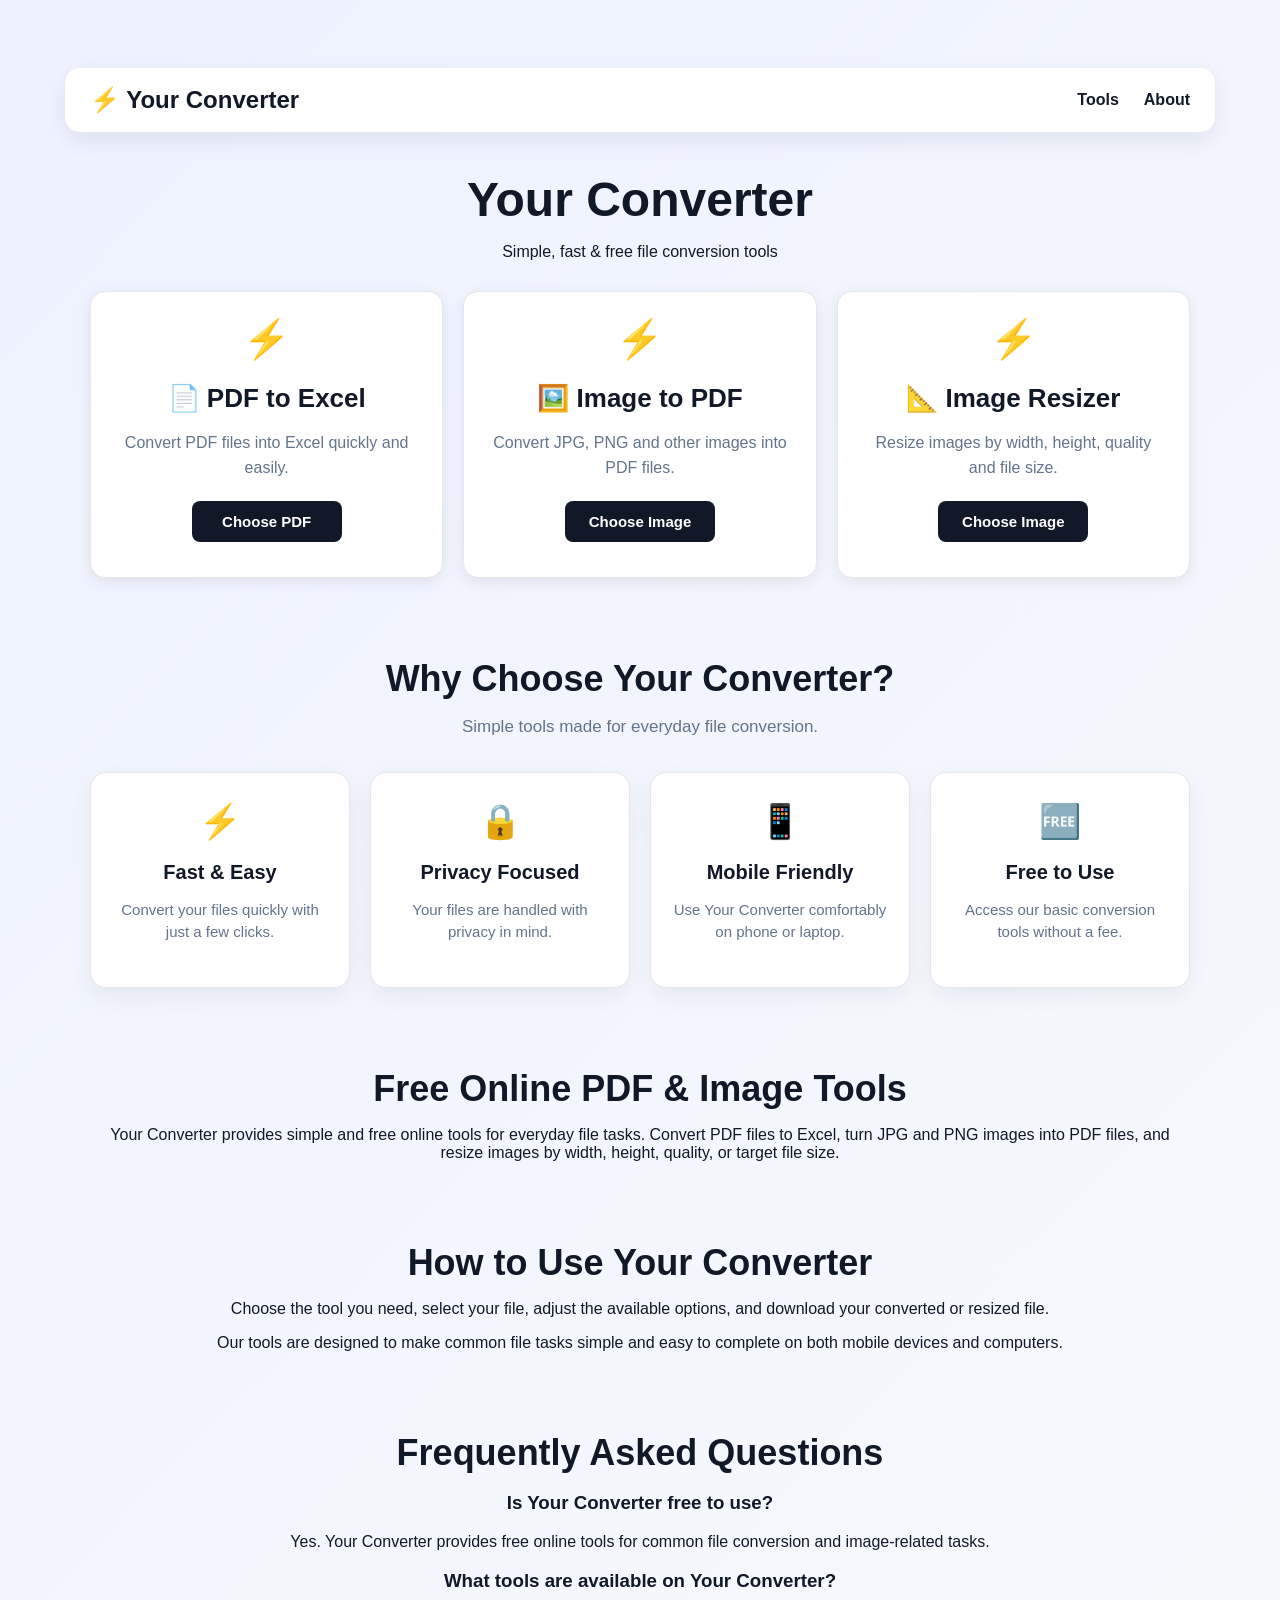
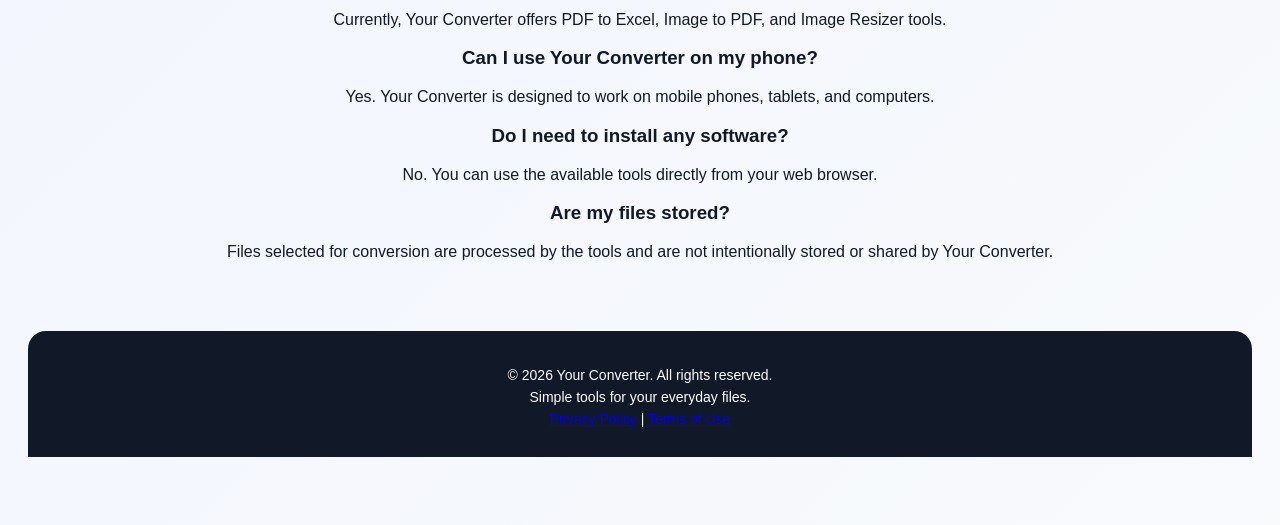
==== index.html @ 1cf4a065 "Update index.html" ====
<!DOCTYPE html>
<html lang="en">
<head>
    <meta charset="UTF-8">
    <meta name="viewport" content="width=device-width, initial-scale=1.0">

    <title>Your Converter - Free PDF, Image & File Tools</title>

    <meta name="description" content="Your Converter offers free online tools to convert PDF to Excel, images to PDF, and resize images. Fast, simple, and mobile-friendly file tools.">

    <meta property="og:title" content="Your Converter - Free PDF, Image & File Tools">
    <meta property="og:description" content="Free online tools to convert PDF to Excel, images to PDF, and resize images.">
    <meta property="og:type" content="website">
    <meta property="og:url" content="https://mraj-pixel.github.io/my-pdf-tools/">

    <meta name="robots" content="index, follow">
<link rel="canonical" href="https://mraj-pixel.github.io/my-pdf-tools/">
    <meta name="google-site-verification" content="hF-xhtBtHwYRoxxq0-tttqlMLjrfUIo-cii103j8GU0">

    <link rel="stylesheet" href="style.css">

<style>
body {
    font-family: Arial, sans-serif;
}

.tools {
    display: grid;
    grid-template-columns: repeat(3, 1fr);
    gap: 20px;
    margin-top: 30px;
}

.tool {
    padding: 25px;
    border-radius: 15px;
    background: white;
    box-shadow: 0 4px 15px rgba(0,0,0,0.08);
    text-align: center;
}

.tool h2 {
    margin-bottom: 10px;
}

.tool p {
    margin-bottom: 20px;
}

.tool button {
    padding: 12px 22px;
    border: none;
    border-radius: 8px;
    cursor: pointer;
    font-size: 15px;
}
</style>
</head>

<body>

<header class="header">
    <div class="logo">⚡ Your Converter</div>

    <nav>
        <a href="#tools">Tools</a>
        <a href="#about">About</a>
    </nav>
</header>

<div class="container">

    <h1>Your Converter</h1>
    <p>Simple, fast & free file conversion tools</p>

    <!-- TOOLS -->
    <div class="tools" id="tools">

        <div class="tool">
            <h2>📄 PDF to Excel</h2>
            <p>Convert PDF files into Excel quickly and easily.</p>
            <button>Choose PDF</button>
        </div>

        <div class="tool">
            <h2>🖼️ Image to PDF</h2>
            <p>Convert JPG, PNG and other images into PDF files.</p>
            <button>Choose Image</button>
        </div>

        <div class="tool">

            <h2>📐 Image Resizer</h2>

            <p>Resize images by width, height, quality and file size.</p>

            <button
                type="button"
                onclick="document.getElementById('resizeInput').click()">
                Choose Image
            </button>

            <input
                type="file"
                id="resizeInput"
                accept="image/*"
                style="display:none;"
            >

            <div id="resizeControls" style="display:none; margin-top:15px;">

                <label>
                    Width (px)
                    <input type="number" id="resizeWidth" min="1">
                </label>

                <label>
                    Height (px)
                    <input type="number" id="resizeHeight" min="1">
                </label>

                <label style="display:block; margin:10px 0;">
                    <input type="checkbox" id="keepRatio" checked>
                    Keep Aspect Ratio
                </label>

                <div style="margin-top:10px;">
                    <label>Target File Size</label>

                    <div class="target-size-row">

                        <input
                            type="number"
                            id="targetSize"
                            min="1"
                            placeholder="Example: 100"
                        >

                        <select id="targetUnit">
                            <option value="KB">KB</option>
                            <option value="MB">MB</option>
                        </select>

                    </div>
                </div>

                <label style="display:block; margin-top:10px;">
                    Output Format

                    <select id="outputFormat">
                        <option value="image/jpeg">JPG</option>
                        <option value="image/png">PNG</option>
                        <option value="image/webp">WebP</option>
                    </select>
                </label>

                <label style="display:block; margin-top:10px;">
                    Quality:
                    <span id="qualityValue">85</span>%

                    <input
                        type="range"
                        id="quality"
                        min="10"
                        max="100"
                        value="85"
                    >
                </label>

                <div id="resizeInfo" style="margin-top:12px;"></div>

                <button id="resizeBtn" type="button">
                    Resize & Download
                </button>

            </div>

            <div id="resizeStatus" style="margin-top:10px;"></div>

        </div>

    </div>

</div>

<script src="script.js"></script>


<!-- WHY CHOOSE YOUR CONVERTER -->
<section class="why-us" id="about">

    <h2>Why Choose Your Converter?</h2>

    <p class="why-subtitle">
        Simple tools made for everyday file conversion.
    </p>

    <div class="features">

        <div class="feature">
            <div class="feature-icon">⚡</div>
            <h3>Fast & Easy</h3>
            <p>Convert your files quickly with just a few clicks.</p>
        </div>

        <div class="feature">
            <div class="feature-icon">🔒</div>
            <h3>Privacy Focused</h3>
            <p>Your files are handled with privacy in mind.</p>
        </div>

        <div class="feature">
            <div class="feature-icon">📱</div>
            <h3>Mobile Friendly</h3>
            <p>Use Your Converter comfortably on phone or laptop.</p>
        </div>

        <div class="feature">
            <div class="feature-icon">🆓</div>
            <h3>Free to Use</h3>
            <p>Access our basic conversion tools without a fee.</p>
        </div>

    </div>

</section>


<!-- ABOUT / CONTENT -->
<section class="why-us">

    <h2>Free Online PDF & Image Tools</h2>

    <p>
        Your Converter provides simple and free online tools for everyday file tasks.
        Convert PDF files to Excel, turn JPG and PNG images into PDF files, and resize
        images by width, height, quality, or target file size.
    </p>

</section>


<!-- HOW TO USE -->
<section class="why-us">

    <h2>How to Use Your Converter</h2>

    <p>
        Choose the tool you need, select your file, adjust the available options,
        and download your converted or resized file.
    </p>

    <p>
        Our tools are designed to make common file tasks simple and easy to complete
        on both mobile devices and computers.
    </p>

</section>


<!-- FAQ -->
<section class="why-us">

    <h2>Frequently Asked Questions</h2>

    <h3>Is Your Converter free to use?</h3>
    <p>
        Yes. Your Converter provides free online tools for common file conversion
        and image-related tasks.
    </p>

    <h3>What tools are available on Your Converter?</h3>
    <p>
        Currently, Your Converter offers PDF to Excel, Image to PDF, and Image Resizer
        tools.
    </p>

    <h3>Can I use Your Converter on my phone?</h3>
    <p>
        Yes. Your Converter is designed to work on mobile phones, tablets, and computers.
    </p>

    <h3>Do I need to install any software?</h3>
    <p>
        No. You can use the available tools directly from your web browser.
    </p>

    <h3>Are my files stored?</h3>
    <p>
        Files selected for conversion are processed by the tools and are not
        intentionally stored or shared by Your Converter.
    </p>

</section>


<!-- FOOTER -->
<footer class="footer">

    <p>© 2026 Your Converter. All rights reserved.</p>

    <p>Simple tools for your everyday files.</p>

   <a href="#privacy">Privacy Policy</a>
|
<a href="#terms">Terms of Use</a>

</footer>

</body>
</html>
---- style.css ----
<html lang="en" data-color-mode="auto" data-light-theme="light" data-dark-theme="dark" data-a11y-animated-images="system" data-a11y-link-underlines="true" data-turbo-loaded="" class="js-focus-visible" data-js-focus-visible=""><head><meta http-equiv="Content-Type" content="text/html; charset=UTF-8"><style>.ͼ1.cm-focused {outline: 1px dotted #212121;}
.ͼ1 {position: relative !important; box-sizing: border-box; display: flex !important; flex-direction: column;}
.ͼ1 .cm-scroller {display: flex !important; align-items: flex-start !important; font-family: monospace; line-height: 1.4; height: 100%; overflow-x: auto; position: relative; z-index: 0; overflow-anchor: none;}
.ͼ1 .cm-content[contenteditable=true] {-webkit-user-modify: read-write-plaintext-only;}
.ͼ1 .cm-content {margin: 0; flex-grow: 2; flex-shrink: 0; display: block; white-space: pre; word-wrap: normal; box-sizing: border-box; min-height: 100%; padding: 4px 0; outline: none;}
.ͼ1 .cm-lineWrapping {white-space: pre-wrap; white-space: break-spaces; word-break: break-word; overflow-wrap: anywhere; flex-shrink: 1;}
.ͼ2 .cm-content {caret-color: black;}
.ͼ3 .cm-content {caret-color: white;}
.ͼ1 .cm-line {display: block; padding: 0 2px 0 6px;}
.ͼ1 .cm-layer > * {position: absolute;}
.ͼ1 .cm-layer {position: absolute; left: 0; top: 0; contain: size style;}
.ͼ2 .cm-selectionBackground {background: #d9d9d9;}
.ͼ3 .cm-selectionBackground {background: #222;}
.ͼ2.cm-focused > .cm-scroller > .cm-selectionLayer .cm-selectionBackground {background: #d7d4f0;}
.ͼ3.cm-focused > .cm-scroller > .cm-selectionLayer .cm-selectionBackground {background: #233;}
.ͼ1 .cm-cursorLayer {pointer-events: none;}
.ͼ1.cm-focused > .cm-scroller > .cm-cursorLayer {animation: steps(1) cm-blink 1.2s infinite;}
@keyframes cm-blink {50% {opacity: 0;}}
@keyframes cm-blink2 {50% {opacity: 0;}}
.ͼ1 .cm-cursor, .ͼ1 .cm-dropCursor {border-left: 1.2px solid black; margin-left: -0.6px; pointer-events: none;}
.ͼ1 .cm-cursor {display: none;}
.ͼ3 .cm-cursor {border-left-color: #ddd;}
.ͼ1 .cm-selectionHandle {background-color: currentColor; width: 1.5px;}
.ͼ1 .cm-selectionHandle-start::before, .ͼ1 .cm-selectionHandle-end::before {content: ""; background-color: inherit; border-radius: 50%; width: 8px; height: 8px; position: absolute; left: -3.25px;}
.ͼ1 .cm-selectionHandle-start::before {top: -8px;}
.ͼ1 .cm-selectionHandle-end::before {bottom: -8px;}
.ͼ1 .cm-dropCursor {position: absolute;}
.ͼ1.cm-focused > .cm-scroller > .cm-cursorLayer .cm-cursor {display: block;}
.ͼ1 .cm-iso {unicode-bidi: isolate;}
.ͼ1 .cm-announced {position: fixed; top: -10000px;}
@media print {.ͼ1 .cm-announced {display: none;}}
.ͼ2 .cm-activeLine {background-color: #cceeff44;}
.ͼ3 .cm-activeLine {background-color: #99eeff33;}
.ͼ2 .cm-specialChar {color: red;}
.ͼ3 .cm-specialChar {color: #f78;}
.ͼ1 .cm-gutters {flex-shrink: 0; display: flex; height: 100%; box-sizing: border-box; z-index: 200;}
.ͼ1 .cm-gutters-before {inset-inline-start: 0;}
.ͼ1 .cm-gutters-after {inset-inline-end: 0;}
.ͼ2 .cm-gutters.cm-gutters-before {border-right-width: 1px;}
.ͼ2 .cm-gutters.cm-gutters-after {border-left-width: 1px;}
.ͼ2 .cm-gutters {background-color: #f5f5f5; color: #6c6c6c; border: 0px solid #ddd;}
.ͼ3 .cm-gutters {background-color: #333338; color: #ccc;}
.ͼ1 .cm-gutter {display: flex !important; flex-direction: column; flex-shrink: 0; box-sizing: border-box; min-height: 100%; overflow: hidden;}
.ͼ1 .cm-gutterElement {box-sizing: border-box;}
.ͼ1 .cm-lineNumbers .cm-gutterElement {padding: 0 3px 0 5px; min-width: 20px; text-align: right; white-space: nowrap;}
.ͼ2 .cm-activeLineGutter {background-color: #e2f2ff;}
.ͼ3 .cm-activeLineGutter {background-color: #222227;}
.ͼ1 .cm-panels {box-sizing: border-box; position: sticky; left: 0; right: 0; z-index: 300;}
.ͼ2 .cm-panels {background-color: #f5f5f5; color: black;}
.ͼ2 .cm-panels-top {border-bottom: 1px solid #ddd;}
.ͼ2 .cm-panels-bottom {border-top: 1px solid #ddd;}
.ͼ3 .cm-panels {background-color: #333338; color: white;}
.ͼ1 .cm-dialog label {font-size: 80%;}
.ͼ1 .cm-dialog {padding: 2px 19px 4px 6px; position: relative;}
.ͼ1 .cm-dialog-close {position: absolute; top: 3px; right: 4px; background-color: inherit; border: none; font: inherit; font-size: 14px; padding: 0;}
.ͼ1 .cm-tab {display: inline-block; overflow: hidden; vertical-align: bottom;}
.ͼ1 .cm-widgetBuffer {vertical-align: text-top; height: 1em; width: 0; display: inline;}
.ͼ1 .cm-placeholder {color: #888; display: inline-block; vertical-align: top; user-select: none;}
.ͼ1 .cm-highlightSpace {background-image: radial-gradient(circle at 50% 55%, #aaa 20%, transparent 5%); background-position: center;}
.ͼ1 .cm-highlightTab {background-image: url('data:image/svg+xml,<svg xmlns="http://www.w3.org/2000/svg" width="200" height="20"><path stroke="%23888" stroke-width="1" fill="none" d="M1 10H196L190 5M190 15L196 10M197 4L197 16"/></svg>'); background-size: auto 100%; background-position: right 90%; background-repeat: no-repeat;}
.ͼ1 .cm-trailingSpace {background-color: #ff332255;}
.ͼ1 .cm-button {vertical-align: middle; color: inherit; font-size: 70%; padding: .2em 1em; border-radius: 1px;}
.ͼ2 .cm-button:active {background-image: linear-gradient(#b4b4b4, #d0d3d6);}
.ͼ2 .cm-button {background-image: linear-gradient(#eff1f5, #d9d9df); border: 1px solid #888;}
.ͼ3 .cm-button:active {background-image: linear-gradient(#111, #333);}
.ͼ3 .cm-button {background-image: linear-gradient(#393939, #111); border: 1px solid #888;}
.ͼ1 .cm-textfield {vertical-align: middle; color: inherit; font-size: 70%; border: 1px solid silver; padding: .2em .5em;}
.ͼ2 .cm-textfield {background-color: white;}
.ͼ3 .cm-textfield {border: 1px solid #555; background-color: inherit;}
.ͼ1 .cm-panel.cm-search [name=close] {position: absolute; top: 0; right: 4px; background-color: inherit; border: none; font: inherit; padding: 0; margin: 0;}
.ͼ1 .cm-panel.cm-search input, .ͼ1 .cm-panel.cm-search button, .ͼ1 .cm-panel.cm-search label {margin: .2em .6em .2em 0;}
.ͼ1 .cm-panel.cm-search input[type=checkbox] {margin-right: .2em;}
.ͼ1 .cm-panel.cm-search label {font-size: 80%; white-space: pre;}
.ͼ1 .cm-panel.cm-search {padding: 2px 6px 4px; position: relative;}
.ͼ2 .cm-searchMatch {background-color: #ffff0054;}
.ͼ3 .cm-searchMatch {background-color: #00ffff8a;}
.ͼ2 .cm-searchMatch-selected {background-color: #ff6a0054;}
.ͼ3 .cm-searchMatch-selected {background-color: #ff00ff8a;}
.ͼ1.cm-focused .cm-matchingBracket {background-color: #328c8252;}
.ͼ1.cm-focused .cm-nonmatchingBracket {background-color: #bb555544;}
.ͼ23 {color: var(--codeMirror-syntax-fgColor-keyword, var(--color-codemirror-syntax-keyword));}
.ͼ24 {color: var(--codeMirror-syntax-fgColor-comment, var(--color-codemirror-syntax-comment));}
.ͼ25 {color: var(--codeMirror-matchingBracket-fgColor, var(--color-codemirror-matchingbracket-text));}
.ͼ26 {color: var(--codeMirror-syntax-fgColor-string, var(--color-codemirror-syntax-string));}
.ͼ27 {color: var(--codeMirror-syntax-fgColor-constant, var(--color-codemirror-syntax-constant));}
.ͼ28 {color: var(--codeMirror-syntax-fgColor-constant, var(--color-codemirror-syntax-constant));}
.ͼ29 {color: var(--codeMirror-syntax-fgColor-entity, var(--color-codemirror-syntax-entity));}
.ͼ2a {color: var(--codeMirror-syntax-fgColor-variable, var(--color-codemirror-syntax-variable));}
.ͼ2b {color: inherit;}
.ͼ2c {font-weight: bold; color: inherit !important;}
.ͼ2d {color: var(--codeMirror-syntax-fgColor-comment, var(--color-codemirror-syntax-comment));}
.ͼ2e {text-decoration: underline;}
.ͼ2f {font-style: italic;}
.ͼ2g {font-weight: bold;}
.ͼ2h {text-decoration: line-through;}
.ͼ2i {color: var(--color-prettylights-syntax-constant);}
.ͼ2j {color: var(--color-prettylights-syntax-entity-tag);}
.ͼ22 {background: var(--codeMirror-bgColor, var(--color-codemirror-bg)); color: var(--codeMirror-fgColor, var(--color-codemirror-text)); cursor: text;}
.ͼ22 .cm-gutters, .ͼ22 .cm-gutters.cm-gutters-before {background: var(--codeMirror-gutters-bgColor, var(--color-codemirror-gutters-bg)); border-right-width: 0;}
.ͼ22 .cm-lineNumbers .cm-gutterElement {color: var(--codeMirror-lineNumber-fgColor, var(--color-codemirror-linenumber-text)); font-family: var(--fontStack-monospace); font-size: var(--codeMirror-gutter-fontSize, var(--codeMirror-content-fontSize, 12px)); line-height: 20px; padding: 0 16px 0 16px;}
.ͼ22 .cm-content {caret-color: var(--codeMirror-cursor-fgColor, var(--color-codemirror-cursor)); font-family: var(--fontStack-monospace); font-size: var(--codeMirror-content-fontSize, 12px); background: var(--codeMirror-lines-bgColor, var(--color-codemirror-lines-bg)); line-height: 20px; padding-top: 8px;}
.ͼ22.cm-focused .cm-selectionBackground, .ͼ22 .cm-selectionBackground, .ͼ22 .cm-content ::selection {background-color: var(--codeMirror-selection-bgColor, var(--color-codemirror-selection-bg, #d7d4f0));}
.ͼ22.cm-focused {outline: none;}
.ͼ22.hide-help-until-focus.cm-focused .cm-panels-bottom {display: block;}
.ͼ22.hide-help-until-focus .cm-panels-bottom {display: none;}
.ͼ22.hide-help .cm-panels-top {display: none; position: absolute;}
.ͼ22 .cm-content ::-moz-selection {background-color: var(--codeMirror-selection-bgColor, var(--color-codemirror-selection-bg, #d7d4f0));}
.ͼ22 .cm-activeLine {background-color: var(--codeMirror-activeline-bgColor, var(--color-codemirror-activeline-bg));}
.ͼ22 .cm-selectionAttachment-mark {background-color: var(--bgColor-accent-muted, var(--codeMirror-selection-bgColor, #d7d4f0)); border-bottom: 1px solid var(--borderColor-accent-emphasis, var(--color-accent-fg)); box-sizing: border-box;}
.ͼ22 .cm-selectionAttachment-line {background-color: var(--bgColor-accent-muted, var(--codeMirror-selection-bgColor, #d7d4f0)); box-sizing: border-box;}
.ͼ22 .cm-selectionAttachment-gutter {background-color: var(--bgColor-accent-muted, var(--codeMirror-selection-bgColor, #d7d4f0)); box-shadow: inset 2px 0 0 var(--borderColor-accent-emphasis, var(--color-accent-fg)); color: var(--fgColor-accent, var(--color-accent-fg)); font-weight: 600; box-sizing: border-box;}
.ͼ22 .cm-line {padding-left: 16px;}
.ͼ22 .cm-help-panel {background: var(--bgColor-muted, var(--color-canvas-subtle)); padding: 7px 10px; margin: 0; font-size: 13px; line-height: 16px; color: var(--fgColor-muted, var(--color-fg-muted)); cursor: default;}
.ͼ22 .cm-panels-bottom {border-top: var(--borderWidth-thin, 1px) solid var(--borderColor-default, var(--color-border-default)); background: none;}
@media (max-width: 544px) {.ͼ22 .cm-panels-bottom {position: relative;}}
.ͼ22 .cm-panel.cm-search {background: var(--bgColor-muted, var(--color-canvas-subtle)); padding: 8px; font-size: 16px;}
.ͼ22 .cm-panel.cm-search > button {border-radius: 6px; padding: 4px 8px; background: var(--codeMirror-bgColor, var(--color-codemirror-bg)); color: var(--button-default-fgColor-rest, var(--color-btn-text)); border: 1px solid var(--button-default-borderColor-rest, var(--color-btn-border)); text-transform: capitalize;}
.ͼ22 .cm-panel.cm-search > label {color: var(--fgColor-default, var(--color-fg-default)); text-transform: capitalize; font-size: 12px;}
.ͼ22 .cm-panel.cm-search > input {border-radius: 6px; padding: 4px 8px; background: var(--bgColor-default, var(--color-canvas-default)); color: var(--fgColor-default, var(--color-fg-default)); border: 1px solid var(--borderColor-default, var(--color-border-default)); font-size: 12px;}
.ͼ22 .cm-panel.cm-search > button[name="close"] {padding: 4px;}
.ͼ22 .cm-panels-top {border-bottom: var(--borderWidth-thin, 1px) solid var(--color-border-default); background: none;}
.ͼ22 .cm-panel.cm-search input, .ͼ22 .cm-panel.cm-search button, .ͼ22 .cm-panel.cm-search label {margin-right: 8px; margin-bottom: 4px; margin-top: 4px; margin-left: 0;}
.ͼ22 .cm-lintRange {cursor: help; background-image: none !important;}
.ͼ22 .cm-placeholder {height: 1em; color: var(--fgColor-muted);}
.ͼ22.custom-tooltips .cm-tooltip {border: none !important; background-color: transparent !important;}
.ͼ22.custom-tooltips .cm-diagnostic {padding: 0; margin-left: 0 !important; border-left: none !important; white-space: unset;}
.ͼ1n {color: var(--codeMirror-syntax-fgColor-keyword, var(--color-codemirror-syntax-keyword));}
.ͼ1o {color: var(--codeMirror-syntax-fgColor-comment, var(--color-codemirror-syntax-comment));}
.ͼ1p {color: var(--codeMirror-matchingBracket-fgColor, var(--color-codemirror-matchingbracket-text));}
.ͼ1q {color: var(--codeMirror-syntax-fgColor-string, var(--color-codemirror-syntax-string));}
.ͼ1r {color: var(--codeMirror-syntax-fgColor-constant, var(--color-codemirror-syntax-constant));}
.ͼ1s {color: var(--codeMirror-syntax-fgColor-constant, var(--color-codemirror-syntax-constant));}
.ͼ1t {color: var(--codeMirror-syntax-fgColor-entity, var(--color-codemirror-syntax-entity));}
.ͼ1u {color: var(--codeMirror-syntax-fgColor-variable, var(--color-codemirror-syntax-variable));}
.ͼ1v {color: inherit;}
.ͼ1w {font-weight: bold; color: inherit !important;}
.ͼ1x {color: var(--codeMirror-syntax-fgColor-comment, var(--color-codemirror-syntax-comment));}
.ͼ1y {text-decoration: underline;}
.ͼ1z {font-style: italic;}
.ͼ20 {font-weight: bold;}
.ͼ21 {text-decoration: line-through;}
.ͼ1m {background: var(--codeMirror-bgColor, var(--color-codemirror-bg)); color: var(--codeMirror-fgColor, var(--color-codemirror-text)); cursor: text;}
.ͼ1m .cm-gutters, .ͼ1m .cm-gutters.cm-gutters-before {background: var(--codeMirror-gutters-bgColor, var(--color-codemirror-gutters-bg)); border-right-width: 0;}
.ͼ1m .cm-lineNumbers .cm-gutterElement {color: var(--codeMirror-lineNumber-fgColor, var(--color-codemirror-linenumber-text)); font-family: var(--fontStack-monospace); font-size: var(--codeMirror-gutter-fontSize, var(--codeMirror-content-fontSize, 12px)); line-height: 20px; padding: 0 16px 0 16px;}
.ͼ1m .cm-content {caret-color: var(--codeMirror-cursor-fgColor, var(--color-codemirror-cursor)); font-family: var(--fontStack-monospace); font-size: var(--codeMirror-content-fontSize, 12px); background: var(--codeMirror-lines-bgColor, var(--color-codemirror-lines-bg)); line-height: 20px; padding-top: 8px;}
.ͼ1m.cm-focused .cm-selectionBackground, .ͼ1m .cm-selectionBackground, .ͼ1m .cm-content ::selection {background-color: var(--codeMirror-selection-bgColor, var(--color-codemirror-selection-bg, #d7d4f0));}
.ͼ1m.cm-focused {outline: none;}
.ͼ1m.hide-help-until-focus.cm-focused .cm-panels-bottom {display: block;}
.ͼ1m.hide-help-until-focus .cm-panels-bottom {display: none;}
.ͼ1m.hide-help .cm-panels-top {display: none; position: absolute;}
.ͼ1m .cm-content ::-moz-selection {background-color: var(--codeMirror-selection-bgColor, var(--color-codemirror-selection-bg, #d7d4f0));}
.ͼ1m .cm-activeLine {background-color: var(--codeMirror-activeline-bgColor, var(--color-codemirror-activeline-bg));}
.ͼ1m .cm-selectionAttachment-mark {background-color: var(--bgColor-accent-muted, var(--codeMirror-selection-bgColor, #d7d4f0)); border-bottom: 1px solid var(--borderColor-accent-emphasis, var(--color-accent-fg)); box-sizing: border-box;}
.ͼ1m .cm-selectionAttachment-line {background-color: var(--bgColor-accent-muted, var(--codeMirror-selection-bgColor, #d7d4f0)); box-sizing: border-box;}
.ͼ1m .cm-selectionAttachment-gutter {background-color: var(--bgColor-accent-muted, var(--codeMirror-selection-bgColor, #d7d4f0)); box-shadow: inset 2px 0 0 var(--borderColor-accent-emphasis, var(--color-accent-fg)); color: var(--fgColor-accent, var(--color-accent-fg)); font-weight: 600; box-sizing: border-box;}
.ͼ1m .cm-line {padding-left: 16px;}
.ͼ1m .cm-help-panel {background: var(--bgColor-muted, var(--color-canvas-subtle)); padding: 7px 10px; margin: 0; font-size: 13px; line-height: 16px; color: var(--fgColor-muted, var(--color-fg-muted)); cursor: default;}
.ͼ1m .cm-panels-bottom {border-top: var(--borderWidth-thin, 1px) solid var(--borderColor-default, var(--color-border-default)); background: none;}
@media (max-width: 544px) {.ͼ1m .cm-panels-bottom {position: relative;}}
.ͼ1m .cm-panel.cm-search {background: var(--bgColor-muted, var(--color-canvas-subtle)); padding: 8px; font-size: 16px;}
.ͼ1m .cm-panel.cm-search > button {border-radius: 6px; padding: 4px 8px; background: var(--codeMirror-bgColor, var(--color-codemirror-bg)); color: var(--button-default-fgColor-rest, var(--color-btn-text)); border: 1px solid var(--button-default-borderColor-rest, var(--color-btn-border)); text-transform: capitalize;}
.ͼ1m .cm-panel.cm-search > label {color: var(--fgColor-default, var(--color-fg-default)); text-transform: capitalize; font-size: 12px;}
.ͼ1m .cm-panel.cm-search > input {border-radius: 6px; padding: 4px 8px; background: var(--bgColor-default, var(--color-canvas-default)); color: var(--fgColor-default, var(--color-fg-default)); border: 1px solid var(--borderColor-default, var(--color-border-default)); font-size: 12px;}
.ͼ1m .cm-panel.cm-search > button[name="close"] {padding: 4px;}
.ͼ1m .cm-panels-top {border-bottom: var(--borderWidth-thin, 1px) solid var(--color-border-default); background: none;}
.ͼ1m .cm-panel.cm-search input, .ͼ1m .cm-panel.cm-search button, .ͼ1m .cm-panel.cm-search label {margin-right: 8px; margin-bottom: 4px; margin-top: 4px; margin-left: 0;}
.ͼ1m .cm-lintRange {cursor: help; background-image: none !important;}
.ͼ1m .cm-placeholder {height: 1em; color: var(--fgColor-muted);}
.ͼ1m.custom-tooltips .cm-tooltip {border: none !important; background-color: transparent !important;}
.ͼ1m.custom-tooltips .cm-diagnostic {padding: 0; margin-left: 0 !important; border-left: none !important; white-space: unset;}
.ͼ1l {height: 85vh; min-height: ; width: 100%;}
.ͼ14 {color: var(--codeMirror-syntax-fgColor-keyword, var(--color-codemirror-syntax-keyword));}
.ͼ15 {color: var(--codeMirror-syntax-fgColor-comment, var(--color-codemirror-syntax-comment));}
.ͼ16 {color: var(--codeMirror-matchingBracket-fgColor, var(--color-codemirror-matchingbracket-text));}
.ͼ17 {color: var(--codeMirror-syntax-fgColor-string, var(--color-codemirror-syntax-string));}
.ͼ18 {color: var(--codeMirror-syntax-fgColor-constant, var(--color-codemirror-syntax-constant));}
.ͼ19 {color: var(--codeMirror-syntax-fgColor-constant, var(--color-codemirror-syntax-constant));}
.ͼ1a {color: var(--codeMirror-syntax-fgColor-entity, var(--color-codemirror-syntax-entity));}
.ͼ1b {color: var(--codeMirror-syntax-fgColor-variable, var(--color-codemirror-syntax-variable));}
.ͼ1c {color: inherit;}
.ͼ1d {font-weight: bold; color: inherit !important;}
.ͼ1e {color: var(--codeMirror-syntax-fgColor-comment, var(--color-codemirror-syntax-comment));}
.ͼ1f {text-decoration: underline;}
.ͼ1g {font-style: italic;}
.ͼ1h {font-weight: bold;}
.ͼ1i {text-decoration: line-through;}
.ͼ1j {color: var(--color-prettylights-syntax-constant);}
.ͼ1k {color: var(--color-prettylights-syntax-entity-tag);}
.ͼ13 {background: var(--codeMirror-bgColor, var(--color-codemirror-bg)); color: var(--codeMirror-fgColor, var(--color-codemirror-text)); cursor: text;}
.ͼ13 .cm-gutters, .ͼ13 .cm-gutters.cm-gutters-before {background: var(--codeMirror-gutters-bgColor, var(--color-codemirror-gutters-bg)); border-right-width: 0;}
.ͼ13 .cm-lineNumbers .cm-gutterElement {color: var(--codeMirror-lineNumber-fgColor, var(--color-codemirror-linenumber-text)); font-family: var(--fontStack-monospace); font-size: var(--codeMirror-gutter-fontSize, var(--codeMirror-content-fontSize, 12px)); line-height: 20px; padding: 0 16px 0 16px;}
.ͼ13 .cm-content {caret-color: var(--codeMirror-cursor-fgColor, var(--color-codemirror-cursor)); font-family: var(--fontStack-monospace); font-size: var(--codeMirror-content-fontSize, 12px); background: var(--codeMirror-lines-bgColor, var(--color-codemirror-lines-bg)); line-height: 20px; padding-top: 8px;}
.ͼ13.cm-focused .cm-selectionBackground, .ͼ13 .cm-selectionBackground, .ͼ13 .cm-content ::selection {background-color: var(--codeMirror-selection-bgColor, var(--color-codemirror-selection-bg, #d7d4f0));}
.ͼ13.cm-focused {outline: none;}
.ͼ13.hide-help-until-focus.cm-focused .cm-panels-bottom {display: block;}
.ͼ13.hide-help-until-focus .cm-panels-bottom {display: none;}
.ͼ13.hide-help .cm-panels-top {display: none; position: absolute;}
.ͼ13 .cm-content ::-moz-selection {background-color: var(--codeMirror-selection-bgColor, var(--color-codemirror-selection-bg, #d7d4f0));}
.ͼ13 .cm-activeLine {background-color: var(--codeMirror-activeline-bgColor, var(--color-codemirror-activeline-bg));}
.ͼ13 .cm-selectionAttachment-mark {background-color: var(--bgColor-accent-muted, var(--codeMirror-selection-bgColor, #d7d4f0)); border-bottom: 1px solid var(--borderColor-accent-emphasis, var(--color-accent-fg)); box-sizing: border-box;}
.ͼ13 .cm-selectionAttachment-line {background-color: var(--bgColor-accent-muted, var(--codeMirror-selection-bgColor, #d7d4f0)); box-sizing: border-box;}
.ͼ13 .cm-selectionAttachment-gutter {background-color: var(--bgColor-accent-muted, var(--codeMirror-selection-bgColor, #d7d4f0)); box-shadow: inset 2px 0 0 var(--borderColor-accent-emphasis, var(--color-accent-fg)); color: var(--fgColor-accent, var(--color-accent-fg)); font-weight: 600; box-sizing: border-box;}
.ͼ13 .cm-line {padding-left: 16px;}
.ͼ13 .cm-help-panel {background: var(--bgColor-muted, var(--color-canvas-subtle)); padding: 7px 10px; margin: 0; font-size: 13px; line-height: 16px; color: var(--fgColor-muted, var(--color-fg-muted)); cursor: default;}
.ͼ13 .cm-panels-bottom {border-top: var(--borderWidth-thin, 1px) solid var(--borderColor-default, var(--color-border-default)); background: none;}
@media (max-width: 544px) {.ͼ13 .cm-panels-bottom {position: relative;}}
.ͼ13 .cm-panel.cm-search {background: var(--bgColor-muted, var(--color-canvas-subtle)); padding: 8px; font-size: 16px;}
.ͼ13 .cm-panel.cm-search > button {border-radius: 6px; padding: 4px 8px; background: var(--codeMirror-bgColor, var(--color-codemirror-bg)); color: var(--button-default-fgColor-rest, var(--color-btn-text)); border: 1px solid var(--button-default-borderColor-rest, var(--color-btn-border)); text-transform: capitalize;}
.ͼ13 .cm-panel.cm-search > label {color: var(--fgColor-default, var(--color-fg-default)); text-transform: capitalize; font-size: 12px;}
.ͼ13 .cm-panel.cm-search > input {border-radius: 6px; padding: 4px 8px; background: var(--bgColor-default, var(--color-canvas-default)); color: var(--fgColor-default, var(--color-fg-default)); border: 1px solid var(--borderColor-default, var(--color-border-default)); font-size: 12px;}
.ͼ13 .cm-panel.cm-search > button[name="close"] {padding: 4px;}
.ͼ13 .cm-panels-top {border-bottom: var(--borderWidth-thin, 1px) solid var(--color-border-default); background: none;}
.ͼ13 .cm-panel.cm-search input, .ͼ13 .cm-panel.cm-search button, .ͼ13 .cm-panel.cm-search label {margin-right: 8px; margin-bottom: 4px; margin-top: 4px; margin-left: 0;}
.ͼ13 .cm-lintRange {cursor: help; background-image: none !important;}
.ͼ13 .cm-placeholder {height: 1em; color: var(--fgColor-muted);}
.ͼ13.custom-tooltips .cm-tooltip {border: none !important; background-color: transparent !important;}
.ͼ13.custom-tooltips .cm-diagnostic {padding: 0; margin-left: 0 !important; border-left: none !important; white-space: unset;}
.ͼo {color: var(--codeMirror-syntax-fgColor-keyword, var(--color-codemirror-syntax-keyword));}
.ͼp {color: var(--codeMirror-syntax-fgColor-comment, var(--color-codemirror-syntax-comment));}
.ͼq {color: var(--codeMirror-matchingBracket-fgColor, var(--color-codemirror-matchingbracket-text));}
.ͼr {color: var(--codeMirror-syntax-fgColor-string, var(--color-codemirror-syntax-string));}
.ͼs {color: var(--codeMirror-syntax-fgColor-constant, var(--color-codemirror-syntax-constant));}
.ͼt {color: var(--codeMirror-syntax-fgColor-constant, var(--color-codemirror-syntax-constant));}
.ͼu {color: var(--codeMirror-syntax-fgColor-entity, var(--color-codemirror-syntax-entity));}
.ͼv {color: var(--codeMirror-syntax-fgColor-variable, var(--color-codemirror-syntax-variable));}
.ͼw {color: inherit;}
.ͼx {font-weight: bold; color: inherit !important;}
.ͼy {color: var(--codeMirror-syntax-fgColor-comment, var(--color-codemirror-syntax-comment));}
.ͼz {text-decoration: underline;}
.ͼ10 {font-style: italic;}
.ͼ11 {font-weight: bold;}
.ͼ12 {text-decoration: line-through;}
.ͼn {background: var(--codeMirror-bgColor, var(--color-codemirror-bg)); color: var(--codeMirror-fgColor, var(--color-codemirror-text)); cursor: text;}
.ͼn .cm-gutters, .ͼn .cm-gutters.cm-gutters-before {background: var(--codeMirror-gutters-bgColor, var(--color-codemirror-gutters-bg)); border-right-width: 0;}
.ͼn .cm-lineNumbers .cm-gutterElement {color: var(--codeMirror-lineNumber-fgColor, var(--color-codemirror-linenumber-text)); font-family: var(--fontStack-monospace); font-size: var(--codeMirror-gutter-fontSize, var(--codeMirror-content-fontSize, 12px)); line-height: 20px; padding: 0 16px 0 16px;}
.ͼn .cm-content {caret-color: var(--codeMirror-cursor-fgColor, var(--color-codemirror-cursor)); font-family: var(--fontStack-monospace); font-size: var(--codeMirror-content-fontSize, 12px); background: var(--codeMirror-lines-bgColor, var(--color-codemirror-lines-bg)); line-height: 20px; padding-top: 8px;}
.ͼn.cm-focused .cm-selectionBackground, .ͼn .cm-selectionBackground, .ͼn .cm-content ::selection {background-color: var(--codeMirror-selection-bgColor, var(--color-codemirror-selection-bg, #d7d4f0));}
.ͼn.cm-focused {outline: none;}
.ͼn.hide-help-until-focus.cm-focused .cm-panels-bottom {display: block;}
.ͼn.hide-help-until-focus .cm-panels-bottom {display: none;}
.ͼn.hide-help .cm-panels-top {display: none; position: absolute;}
.ͼn .cm-content ::-moz-selection {background-color: var(--codeMirror-selection-bgColor, var(--color-codemirror-selection-bg, #d7d4f0));}
.ͼn .cm-activeLine {background-color: var(--codeMirror-activeline-bgColor, var(--color-codemirror-activeline-bg));}
.ͼn .cm-selectionAttachment-mark {background-color: var(--bgColor-accent-muted, var(--codeMirror-selection-bgColor, #d7d4f0)); border-bottom: 1px solid var(--borderColor-accent-emphasis, var(--color-accent-fg)); box-sizing: border-box;}
.ͼn .cm-selectionAttachment-line {background-color: var(--bgColor-accent-muted, var(--codeMirror-selection-bgColor, #d7d4f0)); box-sizing: border-box;}
.ͼn .cm-selectionAttachment-gutter {background-color: var(--bgColor-accent-muted, var(--codeMirror-selection-bgColor, #d7d4f0)); box-shadow: inset 2px 0 0 var(--borderColor-accent-emphasis, var(--color-accent-fg)); color: var(--fgColor-accent, var(--color-accent-fg)); font-weight: 600; box-sizing: border-box;}
.ͼn .cm-line {padding-left: 16px;}
.ͼn .cm-help-panel {background: var(--bgColor-muted, var(--color-canvas-subtle)); padding: 7px 10px; margin: 0; font-size: 13px; line-height: 16px; color: var(--fgColor-muted, var(--color-fg-muted)); cursor: default;}
.ͼn .cm-panels-bottom {border-top: var(--borderWidth-thin, 1px) solid var(--borderColor-default, var(--color-border-default)); background: none;}
@media (max-width: 544px) {.ͼn .cm-panels-bottom {position: relative;}}
.ͼn .cm-panel.cm-search {background: var(--bgColor-muted, var(--color-canvas-subtle)); padding: 8px; font-size: 16px;}
.ͼn .cm-panel.cm-search > button {border-radius: 6px; padding: 4px 8px; background: var(--codeMirror-bgColor, var(--color-codemirror-bg)); color: var(--button-default-fgColor-rest, var(--color-btn-text)); border: 1px solid var(--button-default-borderColor-rest, var(--color-btn-border)); text-transform: capitalize;}
.ͼn .cm-panel.cm-search > label {color: var(--fgColor-default, var(--color-fg-default)); text-transform: capitalize; font-size: 12px;}
.ͼn .cm-panel.cm-search > input {border-radius: 6px; padding: 4px 8px; background: var(--bgColor-default, var(--color-canvas-default)); color: var(--fgColor-default, var(--color-fg-default)); border: 1px solid var(--borderColor-default, var(--color-border-default)); font-size: 12px;}
.ͼn .cm-panel.cm-search > button[name="close"] {padding: 4px;}
.ͼn .cm-panels-top {border-bottom: var(--borderWidth-thin, 1px) solid var(--color-border-default); background: none;}
.ͼn .cm-panel.cm-search input, .ͼn .cm-panel.cm-search button, .ͼn .cm-panel.cm-search label {margin-right: 8px; margin-bottom: 4px; margin-top: 4px; margin-left: 0;}
.ͼn .cm-lintRange {cursor: help; background-image: none !important;}
.ͼn .cm-placeholder {height: 1em; color: var(--fgColor-muted);}
.ͼn.custom-tooltips .cm-tooltip {border: none !important; background-color: transparent !important;}
.ͼn.custom-tooltips .cm-diagnostic {padding: 0; margin-left: 0 !important; border-left: none !important; white-space: unset;}
.ͼm {height: 85vh; min-height: ; width: 100%;}
.ͼ7 {color: var(--codeMirror-syntax-fgColor-keyword, var(--color-codemirror-syntax-keyword));}
.ͼ8 {color: var(--codeMirror-syntax-fgColor-comment, var(--color-codemirror-syntax-comment));}
.ͼ9 {color: var(--codeMirror-matchingBracket-fgColor, var(--color-codemirror-matchingbracket-text));}
.ͼa {color: var(--codeMirror-syntax-fgColor-string, var(--color-codemirror-syntax-string));}
.ͼb {color: var(--codeMirror-syntax-fgColor-constant, var(--color-codemirror-syntax-constant));}
.ͼc {color: var(--codeMirror-syntax-fgColor-constant, var(--color-codemirror-syntax-constant));}
.ͼd {color: var(--codeMirror-syntax-fgColor-entity, var(--color-codemirror-syntax-entity));}
.ͼe {color: var(--codeMirror-syntax-fgColor-variable, var(--color-codemirror-syntax-variable));}
.ͼf {color: inherit;}
.ͼg {font-weight: bold; color: inherit !important;}
.ͼh {color: var(--codeMirror-syntax-fgColor-comment, var(--color-codemirror-syntax-comment));}
.ͼi {text-decoration: underline;}
.ͼj {font-style: italic;}
.ͼk {font-weight: bold;}
.ͼl {text-decoration: line-through;}
.ͼ6 {background: var(--codeMirror-bgColor, var(--color-codemirror-bg)); color: var(--codeMirror-fgColor, var(--color-codemirror-text)); cursor: text;}
.ͼ6 .cm-gutters, .ͼ6 .cm-gutters.cm-gutters-before {background: var(--codeMirror-gutters-bgColor, var(--color-codemirror-gutters-bg)); border-right-width: 0;}
.ͼ6 .cm-lineNumbers .cm-gutterElement {color: var(--codeMirror-lineNumber-fgColor, var(--color-codemirror-linenumber-text)); font-family: var(--fontStack-monospace); font-size: var(--codeMirror-gutter-fontSize, var(--codeMirror-content-fontSize, 12px)); line-height: 20px; padding: 0 16px 0 16px;}
.ͼ6 .cm-content {caret-color: var(--codeMirror-cursor-fgColor, var(--color-codemirror-cursor)); font-family: var(--fontStack-monospace); font-size: var(--codeMirror-content-fontSize, 12px); background: var(--codeMirror-lines-bgColor, var(--color-codemirror-lines-bg)); line-height: 20px; padding-top: 8px;}
.ͼ6.cm-focused .cm-selectionBackground, .ͼ6 .cm-selectionBackground, .ͼ6 .cm-content ::selection {background-color: var(--codeMirror-selection-bgColor, var(--color-codemirror-selection-bg, #d7d4f0));}
.ͼ6.cm-focused {outline: none;}
.ͼ6.hide-help-until-focus.cm-focused .cm-panels-bottom {display: block;}
.ͼ6.hide-help-until-focus .cm-panels-bottom {display: none;}
.ͼ6.hide-help .cm-panels-top {display: none; position: absolute;}
.ͼ6 .cm-content ::-moz-selection {background-color: var(--codeMirror-selection-bgColor, var(--color-codemirror-selection-bg, #d7d4f0));}
.ͼ6 .cm-activeLine {background-color: var(--codeMirror-activeline-bgColor, var(--color-codemirror-activeline-bg));}
.ͼ6 .cm-selectionAttachment-mark {background-color: var(--bgColor-accent-muted, var(--codeMirror-selection-bgColor, #d7d4f0)); border-bottom: 1px solid var(--borderColor-accent-emphasis, var(--color-accent-fg)); box-sizing: border-box;}
.ͼ6 .cm-selectionAttachment-line {background-color: var(--bgColor-accent-muted, var(--codeMirror-selection-bgColor, #d7d4f0)); box-sizing: border-box;}
.ͼ6 .cm-selectionAttachment-gutter {background-color: var(--bgColor-accent-muted, var(--codeMirror-selection-bgColor, #d7d4f0)); box-shadow: inset 2px 0 0 var(--borderColor-accent-emphasis, var(--color-accent-fg)); color: var(--fgColor-accent, var(--color-accent-fg)); font-weight: 600; box-sizing: border-box;}
.ͼ6 .cm-line {padding-left: 16px;}
.ͼ6 .cm-help-panel {background: var(--bgColor-muted, var(--color-canvas-subtle)); padding: 7px 10px; margin: 0; font-size: 13px; line-height: 16px; color: var(--fgColor-muted, var(--color-fg-muted)); cursor: default;}
.ͼ6 .cm-panels-bottom {border-top: var(--borderWidth-thin, 1px) solid var(--borderColor-default, var(--color-border-default)); background: none;}
@media (max-width: 544px) {.ͼ6 .cm-panels-bottom {position: relative;}}
.ͼ6 .cm-panel.cm-search {background: var(--bgColor-muted, var(--color-canvas-subtle)); padding: 8px; font-size: 16px;}
.ͼ6 .cm-panel.cm-search > button {border-radius: 6px; padding: 4px 8px; background: var(--codeMirror-bgColor, var(--color-codemirror-bg)); color: var(--button-default-fgColor-rest, var(--color-btn-text)); border: 1px solid var(--button-default-borderColor-rest, var(--color-btn-border)); text-transform: capitalize;}
.ͼ6 .cm-panel.cm-search > label {color: var(--fgColor-default, var(--color-fg-default)); text-transform: capitalize; font-size: 12px;}
.ͼ6 .cm-panel.cm-search > input {border-radius: 6px; padding: 4px 8px; background: var(--bgColor-default, var(--color-canvas-default)); color: var(--fgColor-default, var(--color-fg-default)); border: 1px solid var(--borderColor-default, var(--color-border-default)); font-size: 12px;}
.ͼ6 .cm-panel.cm-search > button[name="close"] {padding: 4px;}
.ͼ6 .cm-panels-top {border-bottom: var(--borderWidth-thin, 1px) solid var(--color-border-default); background: none;}
.ͼ6 .cm-panel.cm-search input, .ͼ6 .cm-panel.cm-search button, .ͼ6 .cm-panel.cm-search label {margin-right: 8px; margin-bottom: 4px; margin-top: 4px; margin-left: 0;}
.ͼ6 .cm-lintRange {cursor: help; background-image: none !important;}
.ͼ6 .cm-placeholder {height: 1em; color: var(--fgColor-muted);}
.ͼ6.custom-tooltips .cm-tooltip {border: none !important; background-color: transparent !important;}
.ͼ6.custom-tooltips .cm-diagnostic {padding: 0; margin-left: 0 !important; border-left: none !important; white-space: unset;}
.ͼ5 {height: 85vh; min-height: ; width: 100%;}
</style><style type="text/css">.turbo-progress-bar {
  position: fixed;
  display: block;
  top: 0;
  left: 0;
  height: 3px;
  background: #0076ff;
  z-index: 2147483647;
  transition:
    width 300ms ease-out,
    opacity 150ms 150ms ease-in;
  transform: translate3d(0, 0, 0);
}
</style><style>
:root {
  --fontStack-monospace: "Monaspace Neon", ui-monospace, SFMono-Regular, SF Mono, Menlo, Consolas, Liberation Mono, monospace !important;
}
</style>




  
    
  
  
  
  
  
  

<script type="importmap">{"imports":{"react":"https://github.githubassets.com/assets/react-e27d1b3e03961e68.js","react-dom":"https://github.githubassets.com/assets/react-dom-e5fd46a22d5c4058.js","react-dom/client":"https://github.githubassets.com/assets/react-dom-client-1b4a3ee065998cea.js","react-is":"https://github.githubassets.com/assets/react-is-e0b593954b4706d8.js","react-reconciler":"https://github.githubassets.com/assets/react-reconciler-8e99e505c4429605.js","react/compiler-runtime":"https://github.githubassets.com/assets/react-compiler-runtime-4610bd6d3de9c049.js","react/jsx-dev-runtime":"https://github.githubassets.com/assets/react-jsx-dev-runtime-ea55d68667d559e5.js","react/jsx-runtime":"https://github.githubassets.com/assets/react-jsx-runtime-4915cb0f5b3aff04.js","scheduler":"https://github.githubassets.com/assets/scheduler-58b860b049ca307c.js"}}</script>

<meta name="react-import-map" content="react,react-dom,react-dom/client,react-dom/profiling,react-is,react-reconciler,react/compiler-runtime,react/jsx-dev-runtime,react/jsx-runtime,scheduler@777f63f87cd0" data-turbo-track="reload">









  

  <link crossorigin="anonymous" media="all" rel="stylesheet" href="./my-pdf-tools_style.css at main · mraj-pixel_my-pdf-tools 1.0_files/light-99f877e9ddfc0e51.css"><link crossorigin="anonymous" media="all" rel="stylesheet" href="./my-pdf-tools_style.css at main · mraj-pixel_my-pdf-tools 1.0_files/dark-79ad2ace604703b3.css"><link data-color-theme="light_high_contrast" crossorigin="anonymous" media="all" rel="stylesheet" data-href="https://github.githubassets.com/assets/light_high_contrast-48fdd0811afbab3c.css"><link data-color-theme="light_colorblind" crossorigin="anonymous" media="all" rel="stylesheet" data-href="https://github.githubassets.com/assets/light_colorblind-f4bf1142976e4bbf.css"><link data-color-theme="light_colorblind_high_contrast" crossorigin="anonymous" media="all" rel="stylesheet" data-href="https://github.githubassets.com/assets/light_colorblind_high_contrast-f661b49995ba0bd8.css"><link data-color-theme="light_tritanopia" crossorigin="anonymous" media="all" rel="stylesheet" data-href="https://github.githubassets.com/assets/light_tritanopia-0b38d22346321c92.css"><link data-color-theme="light_tritanopia_high_contrast" crossorigin="anonymous" media="all" rel="stylesheet" data-href="https://github.githubassets.com/assets/light_tritanopia_high_contrast-f1c62c9e70259b9f.css"><link data-color-theme="dark_high_contrast" crossorigin="anonymous" media="all" rel="stylesheet" data-href="https://github.githubassets.com/assets/dark_high_contrast-24484a076f02295f.css"><link data-color-theme="dark_colorblind" crossorigin="anonymous" media="all" rel="stylesheet" data-href="https://github.githubassets.com/assets/dark_colorblind-f50cacf0a86b9929.css"><link data-color-theme="dark_colorblind_high_contrast" crossorigin="anonymous" media="all" rel="stylesheet" data-href="https://github.githubassets.com/assets/dark_colorblind_high_contrast-e61d4f4ca17852c2.css"><link data-color-theme="dark_tritanopia" crossorigin="anonymous" media="all" rel="stylesheet" data-href="https://github.githubassets.com/assets/dark_tritanopia-39c10993d5603fac.css"><link data-color-theme="dark_tritanopia_high_contrast" crossorigin="anonymous" media="all" rel="stylesheet" data-href="https://github.githubassets.com/assets/dark_tritanopia_high_contrast-73236c840c0c7d90.css"><link data-color-theme="dark_dimmed" crossorigin="anonymous" media="all" rel="stylesheet" data-href="https://github.githubassets.com/assets/dark_dimmed-0de76f07cc035b10.css"><link data-color-theme="dark_dimmed_high_contrast" crossorigin="anonymous" media="all" rel="stylesheet" data-href="https://github.githubassets.com/assets/dark_dimmed_high_contrast-fd1500c8744e40d6.css">

  <style type="text/css">
    :root {
      --tab-size-preference: 4;
    }

    pre, code {
      tab-size: var(--tab-size-preference);
    }
  </style>

    <link crossorigin="anonymous" media="all" rel="stylesheet" href="./my-pdf-tools_style.css at main · mraj-pixel_my-pdf-tools 1.0_files/primer-primitives-ed9ca172356fd545.css">
    <link crossorigin="anonymous" media="all" rel="stylesheet" href="./my-pdf-tools_style.css at main · mraj-pixel_my-pdf-tools 1.0_files/primer-tailwind-compatible-330c475bd59f66d2.css">
    <link crossorigin="anonymous" media="all" rel="stylesheet" href="./my-pdf-tools_style.css at main · mraj-pixel_my-pdf-tools 1.0_files/global-54ba76e934a49d7c.css">
    <link crossorigin="anonymous" media="all" rel="stylesheet" href="./my-pdf-tools_style.css at main · mraj-pixel_my-pdf-tools 1.0_files/github-456bd5deb85c7ecd.css">
    <link crossorigin="anonymous" media="all" rel="stylesheet" href="./my-pdf-tools_style.css at main · mraj-pixel_my-pdf-tools 1.0_files/tailwind-46b53ca2d13bc09d.css">
  <link crossorigin="anonymous" media="all" rel="stylesheet" href="./my-pdf-tools_style.css at main · mraj-pixel_my-pdf-tools 1.0_files/repository-11ee8a031c040c1a.css">
<link crossorigin="anonymous" media="all" rel="stylesheet" href="./my-pdf-tools_style.css at main · mraj-pixel_my-pdf-tools 1.0_files/settings-923e48a901ae870c.css">
<link crossorigin="anonymous" media="all" rel="stylesheet" href="./my-pdf-tools_style.css at main · mraj-pixel_my-pdf-tools 1.0_files/suggestions-90f02f7222a2d258.css">

  

  <script type="application/json" id="client-env">{"locale":"en","featureFlags":["actions_enable_background_steps","actions_new_hosted_runner_image_select_sizes_and_versions","actions_workflow_language_service_allow_case_function","activity_diff_file_tree","activity_repos_file_tree","activity_repos_overview_header","activity_repos_overview_sidebar","agent_author_search_expansion","agent_author_search_expansion_ui_pulls","alternate_user_config_repo","async_conversion_coverage_enabled","billing_billable_licenses_cost_center_bucket_fix","billing_budget_expiration","billing_cost_center_list_assigned_resources","billing_discount_threshold_notification","billing_ui_budget_pagination_enabled","ccr_implement_suggestion_refresh","code_quality_enablement_banner_targeting","code_quality_remove_preview","code_view_checks_live_updates","code_view_raf_sticky_lines","codemirror_inp_optimizations","codespaces_prebuild_region_target_update","coding_agent_third_party_model_ui","copilot_agent_snippy","copilot_api_agentic_issue_marshal_yaml","copilot_automation_repo_mcp_servers","copilot_automations_pagination","copilot_chat_auto_mode_v2","copilot_chat_clear_model_selection_for_default_change","copilot_chat_disable_model_picker_while_streaming","copilot_chat_increase_token_padding","copilot_chat_vision_dotcom_chat_ga_gate","copilot_css_textarea_autosize","copilot_custom_copilots","copilot_custom_copilots_feature_preview","copilot_duplicate_thread","copilot_extensions_removal_on_marketplace","copilot_fix_failed_workflows_all_skus","copilot_hide_hovercard","copilot_immersive_task_hyperlinking","copilot_issue_list_show_more","copilot_mc_cli_resume_any_users_task","copilot_mission_control_agent_merge_fix_ci","copilot_mission_control_agent_merge_resolve_conflicts","copilot_mission_control_early_stop","copilot_mission_control_environment_list_icons","copilot_mission_control_managed_sandbox_environments","copilot_mission_control_needs_attention","copilot_mission_control_reasoning_effort","copilot_mission_control_sandbox_client_side_clone","copilot_mission_control_sandbox_remote_bypass","copilot_mission_control_session_filters","copilot_mission_control_task_alive_updates","copilot_mission_control_task_sharing","copilot_org_policy_page_focus_mode","copilot_share_active_subthread","copilot_spaces_ga","copilot_spaces_individual_policies_ga","copilot_spark_handle_nil_friendly_name","copilot_swe_agent_authorization_status_ui","copilot_swe_agent_automation_resource_scoped_writes","copilot_swe_agent_hide_model_picker_if_only_auto","copilot_swe_agent_issue_comment_trigger","copilot_swe_agent_pr_comment_model_picker","copilot_swe_agent_pull_request_comment_trigger","copilot_swe_agent_pull_request_merged_trigger","copilot_swe_agent_pull_request_opened_trigger","copilot_swe_agent_pull_request_synchronize_trigger","copilot_swe_agent_use_subagents","copilot_task_api_github_rest_style","copilot_task_scoped_alive_channel","copilot_token_based_billing","copilot_unconfigured_is_inherited","copilot_user_can_upgrade_plan_field","copilot_workbench_sunset","copilot_workbench_sunset_redirect","copilot_workbench_ubb","custom_properties_set_values_error_focusing","dashboard_indexeddb_caching","dashboard_lists_max_age_filter","dashboard_universe_2025","dashboard_universe_2025_feedback_dialog","fgpat_permissions_selector_redesign","glc_code_quality_repo_settings_workflow_config","hide_github_models_ui","hide_groups_list_for_few_groups","hyperspace_2025_logged_out_batch_1","hyperspace_2025_logged_out_batch_2","hyperspace_2025_logged_out_batch_3","in_product_messaging_datadog_monitoring","ipm_ubb_individual_budget_banner","issue_fields_multi_select","issue_inline_avatars","issue_pinned_views","issue_pinned_views_optimistic_updates","issue_relative_time_micro","issues_dashboard_sso_structured_errors","issues_expanded_file_types","issues_hide_closed_sub_issues","issues_lazy_load_comment_box_suggestions","issues_react_chrome_container_query_fix","issues_react_include_bots_in_pickers","issues_react_ui_feedback","labels_archiving","labels_archiving_info","landing_pages_ninetailed","lifecycle_label_name_updates","marketing_cookie_consent_banner","marketing_pages_search_explore_provider","memex_default_issue_create_repository","memex_lazy_hydrate_agent_tasks","memex_live_update_hovercard","memex_mwl_filter_field_delimiter","memex_remove_deprecated_type_issue","memex_roadmap_drag_style","merge_queue_restricted_pushers_warning","merge_status_checks_refetch_dedupe","merge_status_header_feedback","oauth_authorize_clickjacking_protection","octocaptcha_origin_optimization","pr_sfv_new_diff_fetch","primer_react_css_anchor_positioning","primer_react_merged_forwarded_refs","prs_copilot_app_open_action","prs_css_anchor_positioning","prx_files","pull_request_commit_checks_dialog","pull_request_copilot_attribution_header","pull_request_files_virtualization","pull_request_overview_panel_edit_description","pull_request_persister","pull_request_stacks_feedback_dialog","pull_request_virtualization_image_estimate","pull_request_virtualization_loader_batching","pull_request_virtualization_scroll_compensation","pull_request_virtualization_scroll_intent","quick_search_lazy_suggestions","react_blob_isolate_code_lines","react_blob_overlay","react_blob_ssr_content_visibility","react_data_router_tanstack_allowed","react_query_props_with_key","react_sandbox_future_tanstack","repo_app_turbo","repo_issues_sidebar_layout","repo_pulls_dashboard_declutter","repo_pulls_dashboard_persistence","repo_pulls_dashboard_sidebar_links","repo_pulls_dashboard_surface","repos_contributors_limited_default_range","repository_suggester_elastic_search","review_involves_filter","rule_ignored_file_paths","rulesets_actor_list_editor","sample_network_conn_type","security_center_artifact_filters_popover","see_who_reacted","semantic_similarity_duplicate_issue_detection","session_logs_ungroup_reasoning_text","set_sha256_on_repo_creation_form","site_banner_desktop_copilot_app","site_ghca_pixel_mona","site_github_app_ga_page","site_github_app_ga_page_highlight","site_github_app_mobile_native_share","site_global_banner_dev_days_attendee","site_global_banner_learn_copilot_sdk","site_global_nav_spark_models_removed","spark_prompt_secret_scanning","spark_server_connection_status","speculation_rules_ui_service","suggest_custom_property_values_copilot","suppress_automated_browser_vitals","swp_forms_disable_octocaptcha","thread_resolution_reason","track_notifications_settings_usage","ui_route_code_view","ui_route_repos","ui_service_compute_eligible","ui_service_referrer_metrics","unified_batch_pr_comments","update_issue_suggestions","user_code_paste_ux","viewscreen_sandbox","warn_inaccessible_attachments","webp_support","workbench_store_readonly","workstream_plugin_bootstrap"],"login":"mraj-pixel","uiComputeCohort":"treatment","githubDomain":"https://github.com","copilotApiOverrideUrl":"https://api.individual.githubcopilot.com","cmcApiUrl":"https://api.github.com/cmc_internal/api"}</script>





<script crossorigin="anonymous" type="module" src="./my-pdf-tools_style.css at main · mraj-pixel_my-pdf-tools 1.0_files/environment-df3c4337bb1027c4.js.download" defer="defer"></script>
<link crossorigin="anonymous" media="all" rel="stylesheet" href="./my-pdf-tools_style.css at main · mraj-pixel_my-pdf-tools 1.0_files/app-runtime.b6099d51b9e67b57.module.css">










<script crossorigin="anonymous" type="module" src="./my-pdf-tools_style.css at main · mraj-pixel_my-pdf-tools 1.0_files/github-elements-674ca1d54bad8729.js.download" defer="defer"></script>
<script crossorigin="anonymous" type="module" src="./my-pdf-tools_style.css at main · mraj-pixel_my-pdf-tools 1.0_files/element-registry-88fa4aae56c14693.js.download" defer="defer"></script>














<script crossorigin="anonymous" type="module" src="./my-pdf-tools_style.css at main · mraj-pixel_my-pdf-tools 1.0_files/behaviors-a3291fead2710cfe.js.download" defer="defer"></script>
<link crossorigin="anonymous" media="all" rel="stylesheet" href="./my-pdf-tools_style.css at main · mraj-pixel_my-pdf-tools 1.0_files/react-core.6ead8e9f801bdec9.module.css">


<script crossorigin="anonymous" type="module" src="./my-pdf-tools_style.css at main · mraj-pixel_my-pdf-tools 1.0_files/settings-efbbfe2c54bc52ba.js.download" defer="defer"></script>
  

  



  
  
  
  

    
  


  


    


  
  

  
  

    







  

  




    

  

    

    

      

      

    
    
    

      
  
  


      

      

      


      
      
      

        


  <meta http-equiv="x-pjax-version" content="7bb1413a5c8a78088fe0b18496378eeff9604fc793ed48fa6c6bd05b1f99dd81" data-turbo-track="reload">
  <meta http-equiv="x-pjax-csp-version" content="c4a65e47b0c850e1157ae8e66298070851d7e3b558038de5a3b4ff7a93e630ed" data-turbo-track="reload">
  <meta http-equiv="x-pjax-css-version" content="ec4c7b86d7b57240253150b827ea48b04e08d8760dc6553d2a04f62000f3fe0c" data-turbo-track="reload">
  <meta http-equiv="x-pjax-js-version" content="cfc0a10687858251cb94405fd790a5e9be587cce3684a19934421e34ec2efebd" data-turbo-track="reload">

  

      

  
  



    

    
  


  


  

  <meta name="release" content="309fe6d0263119b0b4934ef8ce084acd3f01babe" data-turbo-track="reload">
  

  
  
  




  
  

  

  <link rel="stylesheet" type="text/css" href="./my-pdf-tools_style.css at main · mraj-pixel_my-pdf-tools 1.0_files/bv.b256b1d32b3fe209.module.css" crossorigin="anonymous"><link rel="stylesheet" type="text/css" href="./my-pdf-tools_style.css at main · mraj-pixel_my-pdf-tools 1.0_files/u2l.3466b02db23691e4.module.css" crossorigin="anonymous"><link rel="stylesheet" type="text/css" href="./my-pdf-tools_style.css at main · mraj-pixel_my-pdf-tools 1.0_files/5j.552f29910a801124.module.css" crossorigin="anonymous"><link rel="stylesheet" type="text/css" href="./my-pdf-tools_style.css at main · mraj-pixel_my-pdf-tools 1.0_files/5r.aae84376abc656a1.module.css" crossorigin="anonymous"><link rel="stylesheet" type="text/css" href="./my-pdf-tools_style.css at main · mraj-pixel_my-pdf-tools 1.0_files/0l.552b95e450076f00.module.css" crossorigin="anonymous"><link rel="stylesheet" type="text/css" href="./my-pdf-tools_style.css at main · mraj-pixel_my-pdf-tools 1.0_files/fg.adb81b70ebd48273.module.css" crossorigin="anonymous"><link rel="stylesheet" type="text/css" href="./my-pdf-tools_style.css at main · mraj-pixel_my-pdf-tools 1.0_files/m4.194c0d76bec1bd3a.module.css" crossorigin="anonymous"><link rel="stylesheet" type="text/css" href="./my-pdf-tools_style.css at main · mraj-pixel_my-pdf-tools 1.0_files/s.c5d25f90222aa3e4.module.css" crossorigin="anonymous"><link rel="stylesheet" type="text/css" href="./my-pdf-tools_style.css at main · mraj-pixel_my-pdf-tools 1.0_files/yt.443455fce31264be.module.css" crossorigin="anonymous"><link rel="stylesheet" type="text/css" href="./my-pdf-tools_style.css at main · mraj-pixel_my-pdf-tools 1.0_files/ig.a4bdcaf5153df326.module.css" crossorigin="anonymous"><link rel="stylesheet" type="text/css" href="./my-pdf-tools_style.css at main · mraj-pixel_my-pdf-tools 1.0_files/u.d7bdfb98b5635c5f.module.css" crossorigin="anonymous"><link rel="stylesheet" type="text/css" href="./my-pdf-tools_style.css at main · mraj-pixel_my-pdf-tools 1.0_files/gq.123d343593975876.module.css" crossorigin="anonymous"><link rel="stylesheet" type="text/css" href="./my-pdf-tools_style.css at main · mraj-pixel_my-pdf-tools 1.0_files/z.b77cddc757e68e24.module.css" crossorigin="anonymous"><link rel="stylesheet" type="text/css" href="./my-pdf-tools_style.css at main · mraj-pixel_my-pdf-tools 1.0_files/c.276778c4f36f0075.module.css" crossorigin="anonymous"><link rel="stylesheet" type="text/css" href="./my-pdf-tools_style.css at main · mraj-pixel_my-pdf-tools 1.0_files/4u.a77dda5ed07da7b8.module.css" crossorigin="anonymous"><link rel="stylesheet" type="text/css" href="./my-pdf-tools_style.css at main · mraj-pixel_my-pdf-tools 1.0_files/9n.0fee5e538977a943.module.css" crossorigin="anonymous"><link rel="stylesheet" type="text/css" href="./my-pdf-tools_style.css at main · mraj-pixel_my-pdf-tools 1.0_files/uh.f3562f19e37e9db3.module.css" crossorigin="anonymous"><link rel="stylesheet" type="text/css" href="./my-pdf-tools_style.css at main · mraj-pixel_my-pdf-tools 1.0_files/v.b5e1aa144e0b2e49.module.css" crossorigin="anonymous"><link rel="stylesheet" type="text/css" href="./my-pdf-tools_style.css at main · mraj-pixel_my-pdf-tools 1.0_files/0.297511702b137642.module.css" crossorigin="anonymous"><link rel="stylesheet" type="text/css" href="./my-pdf-tools_style.css at main · mraj-pixel_my-pdf-tools 1.0_files/sk.cc89a641fb12c9d8.module.css" crossorigin="anonymous"><link rel="stylesheet" type="text/css" href="./my-pdf-tools_style.css at main · mraj-pixel_my-pdf-tools 1.0_files/7n.162ff56dbd3a608a.module.css" crossorigin="anonymous"><link rel="stylesheet" type="text/css" href="./my-pdf-tools_style.css at main · mraj-pixel_my-pdf-tools 1.0_files/yj.b2bf58cfba884626.module.css" crossorigin="anonymous"><link rel="stylesheet" type="text/css" href="./my-pdf-tools_style.css at main · mraj-pixel_my-pdf-tools 1.0_files/k90.5384a882807db816.module.css" crossorigin="anonymous"><link crossorigin="anonymous" media="all" rel="stylesheet" href="./my-pdf-tools_style.css at main · mraj-pixel_my-pdf-tools 1.0_files/primer-react-css.9e1f329f2c36a989.module.css"><link crossorigin="anonymous" media="all" rel="stylesheet" href="./my-pdf-tools_style.css at main · mraj-pixel_my-pdf-tools 1.0_files/ql0.a8799830227aa47a.module.css"><link crossorigin="anonymous" media="all" rel="stylesheet" href="./my-pdf-tools_style.css at main · mraj-pixel_my-pdf-tools 1.0_files/za.3f9d7b0c8748f8e9.module.css"><link crossorigin="anonymous" media="all" rel="stylesheet" href="./my-pdf-tools_style.css at main · mraj-pixel_my-pdf-tools 1.0_files/xc.13e027137438fd9f.module.css"><link crossorigin="anonymous" media="all" rel="stylesheet" href="./my-pdf-tools_style.css at main · mraj-pixel_my-pdf-tools 1.0_files/code-view.314ee81e298404ed.module.css"><link crossorigin="anonymous" media="all" rel="stylesheet" href="./my-pdf-tools_style.css at main · mraj-pixel_my-pdf-tools 1.0_files/code-2d56bdb0166c0238.css"><script type="module" src="./my-pdf-tools_style.css at main · mraj-pixel_my-pdf-tools 1.0_files/code-view-0fbed7b4eac5488a.js.download"></script><script type="module" src="./my-pdf-tools_style.css at main · mraj-pixel_my-pdf-tools 1.0_files/codespaces-42507478f2d8d7b8.js.download"></script><script type="module" src="./my-pdf-tools_style.css at main · mraj-pixel_my-pdf-tools 1.0_files/repositories-9f45e224254c6e2d.js.download"></script><script type="module" src="./my-pdf-tools_style.css at main · mraj-pixel_my-pdf-tools 1.0_files/code-menu-7713db64fe53d178.js.download"></script><link rel="stylesheet" type="text/css" href="./my-pdf-tools_style.css at main · mraj-pixel_my-pdf-tools 1.0_files/dd.f1449fcbd4508e96.module.css" crossorigin="anonymous"><meta name="github-code-view-meta-stats" id="github-code-view-meta-stats" data-hydrostats="publish"><link rel="dns-prefetch" href="https://github.githubassets.com/"><link rel="dns-prefetch" href="https://avatars.githubusercontent.com/"><link rel="dns-prefetch" href="https://github-cloud.s3.amazonaws.com/"><link rel="dns-prefetch" href="https://user-images.githubusercontent.com/"><link rel="preconnect" href="https://github.githubassets.com/" crossorigin=""><link rel="preconnect" href="https://avatars.githubusercontent.com/"><link crossorigin="anonymous" rel="modulepreload" href="https://github.githubassets.com/assets/react-e27d1b3e03961e68.js"><link crossorigin="anonymous" rel="modulepreload" href="https://github.githubassets.com/assets/react-compiler-runtime-4610bd6d3de9c049.js"><link crossorigin="anonymous" rel="modulepreload" href="https://github.githubassets.com/assets/scheduler-58b860b049ca307c.js"><link crossorigin="anonymous" rel="modulepreload" href="https://github.githubassets.com/assets/react-dom-e5fd46a22d5c4058.js"><link crossorigin="anonymous" rel="modulepreload" href="https://github.githubassets.com/assets/react-dom-client-1b4a3ee065998cea.js"><link crossorigin="anonymous" rel="modulepreload" href="https://github.githubassets.com/assets/react-is-e0b593954b4706d8.js"><link crossorigin="anonymous" rel="modulepreload" href="https://github.githubassets.com/assets/react-jsx-runtime-4915cb0f5b3aff04.js"><link crossorigin="anonymous" rel="modulepreload" href="https://github.githubassets.com/assets/react-reconciler-8e99e505c4429605.js"><link crossorigin="anonymous" rel="modulepreload" href="https://github.githubassets.com/assets/wp-runtime-42cd0d688b764d11.js"><link crossorigin="anonymous" rel="modulepreload" href="https://github.githubassets.com/assets/app-foundation-74e9766bd696d26a.js"><link crossorigin="anonymous" rel="modulepreload" href="https://github.githubassets.com/assets/app-runtime-ecf766ea8a2c7fd6.js"><link crossorigin="anonymous" rel="modulepreload" href="https://github.githubassets.com/assets/fetch-utilities-8e3d9c5d57d50312.js"><link crossorigin="anonymous" rel="modulepreload" href="https://github.githubassets.com/assets/ser-cd1b421ad0ad7ed5.js"><link crossorigin="anonymous" rel="modulepreload" href="https://github.githubassets.com/assets/catalyst-86a8f5de995615f8.js"><link crossorigin="anonymous" rel="modulepreload" href="https://github.githubassets.com/assets/selector-observer-e88088f989b27670.js"><link crossorigin="anonymous" rel="modulepreload" href="https://github.githubassets.com/assets/relative-time-element-7cdf4e0db98b997c.js"><link crossorigin="anonymous" rel="modulepreload" href="https://github.githubassets.com/assets/by-6b3c07383371bf58.js"><link crossorigin="anonymous" rel="modulepreload" href="https://github.githubassets.com/assets/ja9-36f036c13c2e3a4c.js"><link crossorigin="anonymous" rel="modulepreload" href="https://github.githubassets.com/assets/kw-866fd9513ae95106.js"><link crossorigin="anonymous" rel="modulepreload" href="https://github.githubassets.com/assets/r1-b075aab3204f32f9.js"><link crossorigin="anonymous" rel="modulepreload" href="https://github.githubassets.com/assets/jz5-7c5d1669717041f8.js"><link crossorigin="anonymous" rel="modulepreload" href="https://github.githubassets.com/assets/hj-5126390ff433704d.js"><link crossorigin="anonymous" rel="modulepreload" href="https://github.githubassets.com/assets/j05-dce4d588268f0f7e.js"><link crossorigin="anonymous" rel="modulepreload" href="https://github.githubassets.com/assets/runtime-helpers-f3f5d71440009c48.js"><link crossorigin="anonymous" rel="modulepreload" href="https://github.githubassets.com/assets/aria-live-76b18916d0c8ec4d.js"><link crossorigin="anonymous" rel="modulepreload" href="https://github.githubassets.com/assets/hotkey-5109c77d7ac61078.js"><link crossorigin="anonymous" rel="modulepreload" href="https://github.githubassets.com/assets/react-core-2f96a5da06c99d97.js"><link crossorigin="anonymous" rel="modulepreload" href="https://github.githubassets.com/assets/04n-5f33b9f3b1da0a14.js"><link crossorigin="anonymous" rel="modulepreload" href="https://github.githubassets.com/assets/ur-024971cb63acad59.js"><link crossorigin="anonymous" rel="modulepreload" href="https://github.githubassets.com/assets/4t-364e19c63d726e9a.js"><link crossorigin="anonymous" rel="modulepreload" href="https://github.githubassets.com/assets/6ny-c969fbae697a356f.js"><link crossorigin="anonymous" rel="modulepreload" href="https://github.githubassets.com/assets/yhq-3a209035a30b1a09.js"><link crossorigin="anonymous" rel="modulepreload" href="https://github.githubassets.com/assets/z1v-da5b33b877bfa358.js"><link crossorigin="anonymous" rel="modulepreload" href="https://github.githubassets.com/assets/wo-df202594a5bf5f61.js"><link crossorigin="anonymous" rel="modulepreload" href="https://github.githubassets.com/assets/9y-81cfe57dc9040f3e.js"><link crossorigin="anonymous" rel="modulepreload" href="https://github.githubassets.com/assets/j0-41a4cf04cbd99503.js"><link crossorigin="anonymous" rel="modulepreload" href="https://github.githubassets.com/assets/0p-81491ed0d9d666e2.js"><link crossorigin="anonymous" rel="modulepreload" href="https://github.githubassets.com/assets/ic-991f04433f366e7b.js"><link crossorigin="anonymous" rel="modulepreload" href="https://github.githubassets.com/assets/pk3-391f4f6d6744735a.js"><title>my-pdf-tools/style.css at main · mraj-pixel/my-pdf-tools</title><meta name="fetch-nonce" content="v2:f3f5d773-e0fa-8b8a-cef6-a527f216466a"><meta name="current-catalog-service-hash" content="1c46dbfa6bff1a2c47aed04f86e21ebc9d6fa14c3f561d99ba53e0b9c533f139"><link rel="assets" href="https://github.githubassets.com/"><meta name="google-site-verification" content="Apib7-x98H0j5cPqHWwSMm6dNU4GmODRoqxLiDzdx9I"><meta name="octolytics-url" content="https://collector.github.com/github/collect"><meta name="octolytics-actor-id" content="329533157"><meta name="octolytics-actor-login" content="mraj-pixel"><meta name="octolytics-actor-hash" content="69e5d88e696df24a079fb168c034e16faa7bbef0c882a07dbdf28ed82a574062"><meta name="user-login" content="mraj-pixel"><link rel="sudo-modal" href="https://github.com/sessions/sudo_modal"><meta name="viewport" content="width=device-width"><meta name="description" content="PDF and Image Tools. Contribute to mraj-pixel/my-pdf-tools development by creating an account on GitHub."><link rel="search" type="application/opensearchdescription+xml" href="https://github.com/opensearch.xml" title="GitHub"><link rel="fluid-icon" href="https://github.com/fluidicon.png" title="GitHub"><meta property="fb:app_id" content="1401488693436528"><meta name="apple-itunes-app" content="app-id=1477376905, app-argument=https://github.com/mraj-pixel/my-pdf-tools/settings"><meta name="twitter:image" content="https://opengraph.githubassets.com/f27a2e8b21b30e7b7f6aababdb05a7854194881643d622dfd3bbd4c40ad03c80/mraj-pixel/my-pdf-tools"><meta name="twitter:site" content="@github"><meta name="twitter:card" content="summary_large_image"><meta name="twitter:title" content="General · mraj-pixel/my-pdf-tools"><meta name="twitter:description" content="PDF and Image Tools. Contribute to mraj-pixel/my-pdf-tools development by creating an account on GitHub."><meta property="og:image" content="https://opengraph.githubassets.com/f27a2e8b21b30e7b7f6aababdb05a7854194881643d622dfd3bbd4c40ad03c80/mraj-pixel/my-pdf-tools"><meta property="og:image:alt" content="PDF and Image Tools. Contribute to mraj-pixel/my-pdf-tools development by creating an account on GitHub."><meta property="og:image:width" content="1200"><meta property="og:image:height" content="600"><meta property="og:site_name" content="GitHub"><meta property="og:type" content="object"><meta property="og:title" content="General · mraj-pixel/my-pdf-tools"><meta property="og:url" content="https://github.com/mraj-pixel/my-pdf-tools"><meta property="og:description" content="PDF and Image Tools. Contribute to mraj-pixel/my-pdf-tools development by creating an account on GitHub."><link rel="shared-web-socket" href="wss://alive.github.com/_sockets/u/329533157/ws?session=eyJ2IjoiVjMiLCJ1IjozMjk1MzMxNTcsInMiOjIyOTk5NTE5NjEsImMiOjEzMDUyMDYyOTksInQiOjE3OTAwMTMyODZ9--388656bff4ce75c2ed949f34d2559ec4637f2ddfd5886d4b82df9884b3765c82" data-refresh-url="/_alive" data-session-id="7b68d1db386ef91de47207c8f9276d6fe13dcb969d6d4043b025f8c7e592310d"><link rel="service-worker-src" href="https://github.com/assets-cdn/worker/service-worker-cb356ea864bb5bb5.js?current_user=mraj-pixel&amp;errors_url=https%3A%2F%2Fapi.github.com%2F_private%2Fbrowser%2Ferrors&amp;release=309fe6d0263119b0b4934ef8ce084acd3f01babe&amp;actor_id=329533157&amp;is_staff=false&amp;issues_index_data_router=0&amp;analytics_collector_url=https%3A%2F%2Fcollector.github.com%2Fgithub%2Fcollect"><meta name="hostname" content="github.com"><meta name="keyboard-shortcuts-preference" content="all"><meta name="hovercards-preference" content="true"><meta name="announcement-preference-hovercard" content="true"><meta name="expected-hostname" content="github.com"><meta name="go-import" content="github.com/mraj-pixel/my-pdf-tools git https://github.com/mraj-pixel/my-pdf-tools.git"><meta name="octolytics-dimension-user_id" content="329533157"><meta name="octolytics-dimension-user_login" content="mraj-pixel"><meta name="octolytics-dimension-repository_id" content="1371415131"><meta name="octolytics-dimension-repository_nwo" content="mraj-pixel/my-pdf-tools"><meta name="octolytics-dimension-repository_public" content="true"><meta name="octolytics-dimension-repository_is_fork" content="false"><meta name="octolytics-dimension-repository_network_root_id" content="1371415131"><meta name="octolytics-dimension-repository_network_root_nwo" content="mraj-pixel/my-pdf-tools"><meta name="current-repo-nwo" content="mraj-pixel/my-pdf-tools"><meta name="turbo-body-classes" content="logged-in env-production page-responsive text-rendering-optimize-speed"><meta name="disable-turbo" content="false"><meta name="browser-stats-url" content="https://api.github.com/_private/browser/stats"><meta name="browser-errors-url" content="https://api.github.com/_private/browser/errors"><meta name="ui-target" content="canary-2"><link rel="mask-icon" href="https://github.githubassets.com/assets/pinned-octocat-093da3e6fa40.svg" color="#000000"><link rel="alternate icon" class="js-site-favicon" type="image/png" href="https://github.githubassets.com/favicons/favicon-dark.png"><link rel="icon" class="js-site-favicon" type="image/svg+xml" href="https://github.githubassets.com/favicons/favicon-dark.svg" data-base-href="https://github.githubassets.com/favicons/favicon"><meta name="theme-color" content="#1e2327"><meta name="color-scheme" content="light dark"><meta name="msapplication-TileImage" content="/windows-tile.png"><meta name="msapplication-TileColor" content="#ffffff"><link rel="manifest" href="https://github.com/manifest.json" crossorigin="use-credentials"><meta name="react-profiling" content="0" data-turbo-transient=""><meta name="route-pattern" content="/:user_id/:repository" data-turbo-transient=""><meta name="route-controller" content="files" data-turbo-transient=""><meta name="route-action" content="disambiguate" data-turbo-transient=""><meta name="selected-link" value="repo_source" data-turbo-transient=""><meta name="analytics-location" content="/&lt;user-name&gt;/&lt;repo-name&gt;" data-turbo-transient=""><meta name="request-id" content="F119:237A13:4D72D:57846:6AB17574" data-turbo-transient=""><meta name="html-safe-nonce" content="58bef1ab616ffbc7e0389cda37c1ec6913d234ae423fec3d9dde2b8ef1330240" data-turbo-transient=""><meta name="visitor-payload" content="[base64]" data-turbo-transient=""><meta name="visitor-hmac" content="d43bffd497bf3ccc24e2e0d65c562d1b6552f161f3136ff2031b47783581dbc7" data-turbo-transient=""><meta name="github-keyboard-shortcuts" content="repository,copilot" data-turbo-transient=""><meta name="hovercard-subject-tag" content="repository:1371415131" data-turbo-transient=""><meta name="turbo-cache-control" content="no-preview" data-turbo-transient=""><meta name="turbo-cache-control" content="no-cache" data-turbo-transient=""></head>

  <body class="logged-in env-production page-responsive text-rendering-optimize-speed" style="overflow-wrap: break-word;">
    <div data-turbo-body="" class="logged-in env-production page-responsive text-rendering-optimize-speed" style="word-wrap: break-word;">
      <div id="__primerPortalRoot__" style="z-index: 1000; position: absolute; width: 100%;" data-turbo-permanent=""></div>
      

    <div class="position-relative header-wrapper js-header-wrapper ">
      <a href="https://github.com/mraj-pixel/my-pdf-tools/blob/main/style.css#start-of-content" data-skip-target-assigned="false" class="tmp-p-3 color-bg-accent-emphasis color-fg-on-emphasis show-on-focus js-skip-to-content">Skip to content</a>

      <span data-view-component="true" class="progress-pjax-loader Progress position-fixed width-full">
    <span style="width: 0%;" data-view-component="true" class="Progress-item progress-pjax-loader-bar left-0 top-0 color-bg-accent-emphasis"></span>
</span>      
      <link crossorigin="anonymous" rel="modulepreload" href="https://github.githubassets.com/assets/primer-react-3ca70c6e707ba409.js" fetchpriority="low">
<link crossorigin="anonymous" rel="modulepreload" href="https://github.githubassets.com/assets/ncx-9a860680a5f230b9.js" fetchpriority="low">
<link crossorigin="anonymous" rel="modulepreload" href="https://github.githubassets.com/assets/t7l-bf6f21d7e7a43c35.js" fetchpriority="low">
<link crossorigin="anonymous" rel="modulepreload" href="https://github.githubassets.com/assets/l7j-2ddd8b435dadae28.js" fetchpriority="low">
<link crossorigin="anonymous" rel="modulepreload" href="https://github.githubassets.com/assets/gzu-1a09248f686325f6.js" fetchpriority="low">
<link crossorigin="anonymous" rel="modulepreload" href="https://github.githubassets.com/assets/bi0-d23ece5beb291343.js" fetchpriority="low">
<link crossorigin="anonymous" rel="modulepreload" href="https://github.githubassets.com/assets/keyboard-shortcuts-dialog-ff4e0abe800c3a3a.js" fetchpriority="low">
<link crossorigin="anonymous" media="all" rel="stylesheet" href="./my-pdf-tools_style.css at main · mraj-pixel_my-pdf-tools 1.0_files/primer-react-css.9e1f329f2c36a989.module.css">
<link crossorigin="anonymous" media="all" rel="stylesheet" href="./my-pdf-tools_style.css at main · mraj-pixel_my-pdf-tools 1.0_files/keyboard-shortcuts-dialog.384174e4e6c5f2c1.module.css">

<react-partial partial-name="keyboard-shortcuts-dialog" data-ssr="false" data-attempted-ssr="false" data-react-profiling="false" data-catalyst="" class="loaded">
  
  <script type="application/json" data-target="react-partial.embeddedData">{"props":{"docsUrl":"https://docs.github.com/get-started/accessibility/keyboard-shortcuts"}}</script>
  <div data-target="react-partial.reactRoot"><div class="d-none"></div></div>
</react-partial>





      

          
          

                  <link crossorigin="anonymous" rel="modulepreload" href="https://github.githubassets.com/assets/j6-363f0ebf4f62f310.js" fetchpriority="low">
<link crossorigin="anonymous" rel="modulepreload" href="https://github.githubassets.com/assets/n4u-6317ce1c31aed1db.js" fetchpriority="low">
<link crossorigin="anonymous" rel="modulepreload" href="https://github.githubassets.com/assets/j8s-d90ce3a169b741ed.js" fetchpriority="low">
<link crossorigin="anonymous" rel="modulepreload" href="https://github.githubassets.com/assets/ayc-4c7dfc91f0cf7642.js" fetchpriority="low">
<link crossorigin="anonymous" rel="modulepreload" href="https://github.githubassets.com/assets/6n7-86868bb79ce1afc7.js" fetchpriority="low">
<link crossorigin="anonymous" rel="modulepreload" href="https://github.githubassets.com/assets/or-a481dd9d4091828c.js" fetchpriority="low">
<link crossorigin="anonymous" rel="modulepreload" href="https://github.githubassets.com/assets/b1-613abaf02828d533.js" fetchpriority="low">
<link crossorigin="anonymous" rel="modulepreload" href="https://github.githubassets.com/assets/c2z-c92998400310b94b.js" fetchpriority="low">
<link crossorigin="anonymous" rel="modulepreload" href="https://github.githubassets.com/assets/sp-2f9e239064ab136b.js" fetchpriority="low">
<link crossorigin="anonymous" rel="modulepreload" href="https://github.githubassets.com/assets/ec-8ea7978d3fcd114e.js" fetchpriority="low">
<link crossorigin="anonymous" rel="modulepreload" href="https://github.githubassets.com/assets/ql0-e077eae00b3c661b.js" fetchpriority="low">
<link crossorigin="anonymous" rel="modulepreload" href="https://github.githubassets.com/assets/dgq-0384d8b0f173b561.js" fetchpriority="low">
<link crossorigin="anonymous" rel="modulepreload" href="https://github.githubassets.com/assets/eus-0b03d4c7ce043906.js" fetchpriority="low">
<link crossorigin="anonymous" rel="modulepreload" href="https://github.githubassets.com/assets/t0-473081e766a2bff4.js" fetchpriority="low">
<link crossorigin="anonymous" rel="modulepreload" href="https://github.githubassets.com/assets/2j-257b207bd88dc1cd.js" fetchpriority="low">
<link crossorigin="anonymous" rel="modulepreload" href="https://github.githubassets.com/assets/bny-0900c2f60e91e7c3.js" fetchpriority="low">
<link crossorigin="anonymous" rel="modulepreload" href="https://github.githubassets.com/assets/ge-44547867cb2c58ce.js" fetchpriority="low">
<link crossorigin="anonymous" rel="modulepreload" href="https://github.githubassets.com/assets/8t-8a36e1568e4cf5c5.js" fetchpriority="low">
<link crossorigin="anonymous" rel="modulepreload" href="https://github.githubassets.com/assets/global-nav-bar-4e6041f871875356.js" fetchpriority="low">
<link crossorigin="anonymous" media="all" rel="stylesheet" href="./my-pdf-tools_style.css at main · mraj-pixel_my-pdf-tools 1.0_files/primer-react-css.9e1f329f2c36a989.module.css">
<link crossorigin="anonymous" media="all" rel="stylesheet" href="./my-pdf-tools_style.css at main · mraj-pixel_my-pdf-tools 1.0_files/ql0.a8799830227aa47a.module.css">
<link crossorigin="anonymous" media="all" rel="stylesheet" href="./my-pdf-tools_style.css at main · mraj-pixel_my-pdf-tools 1.0_files/global-nav-bar.6a24a2ede101cad3.module.css">

<react-partial partial-name="global-nav-bar" data-ssr="true" data-attempted-ssr="true" data-react-profiling="false" data-catalyst="" class="loaded">
  
  <script type="application/json" data-target="react-partial.embeddedData">{"props":{"contextRegion":{"crumbs":[{"crumb_type":"user","label":"mraj-pixel","is_root":false,"href":"/mraj-pixel"},{"crumb_type":"repository","label":"my-pdf-tools","is_root":false,"href":"/mraj-pixel/my-pdf-tools"}],"localNavigation":[{"id":"code","icon":"code","label":"Code","href":"/mraj-pixel/my-pdf-tools","selectedLinks":["repo_source","repo_downloads","repo_commits","repo_releases","repo_tags","repo_branches","repo_packages","repo_deployments","repo_attestations"],"popoverTarget":false,"commandId":"repositories:go-to-code","reactNav":{"appTarget":"code-view","anchor":"code-view-repo-link"},"turboNav":{"frame":"repo-content-turbo-frame"}},{"id":"issues","icon":"issue-opened","label":"Issues","href":"/mraj-pixel/my-pdf-tools/issues","selectedLinks":["repo_issues","repo_labels","repo_milestones"],"count":0,"popoverTarget":false,"commandId":"repositories:go-to-issues","reactNav":{"appTarget":"issues-react","anchor":null},"turboNav":{"frame":"repo-content-turbo-frame"}},{"id":"pull-requests","icon":"git-pull-request","label":"Pull requests","href":"/mraj-pixel/my-pdf-tools/pulls","selectedLinks":["repo_pulls","checks"],"count":0,"popoverTarget":false,"commandId":"repositories:go-to-pull-requests","reactNav":{"appTarget":"repo","anchor":null},"turboNav":{"frame":"repo-content-turbo-frame"}},{"id":"actions","icon":"play","label":"Actions","href":"/mraj-pixel/my-pdf-tools/actions","selectedLinks":["repo_actions"],"popoverTarget":false,"commandId":"repositories:go-to-actions","reactNav":{"appTarget":"actions-workflows","anchor":null},"turboNav":{"frame":"repo-content-turbo-frame"}},{"id":"projects","icon":"table","label":"Projects","href":"/mraj-pixel/my-pdf-tools/projects","selectedLinks":["repo_projects","new_repo_project","repo_project"],"popoverTarget":false,"commandId":"repositories:go-to-projects","reactNav":{"appTarget":"repo","anchor":null},"turboNav":{"frame":"repo-content-turbo-frame"}},{"id":"wiki","icon":"book","label":"Wiki","href":"/mraj-pixel/my-pdf-tools/wiki","selectedLinks":["repo_wiki"],"popoverTarget":false,"commandId":"repositories:go-to-wiki","reactNav":{"appTarget":null,"anchor":null},"turboNav":{"frame":"repo-content-turbo-frame"}},{"id":"security-and-quality","icon":"shield","label":"Security and quality","href":"/mraj-pixel/my-pdf-tools/security","selectedLinks":["security","overview","alerts","policy","token_scanning","code_scanning"],"count":0,"popoverTarget":false,"commandId":"repositories:go-to-security","reactNav":{"appTarget":null,"anchor":null},"turboNav":{"frame":"repo-content-turbo-frame"}},{"id":"insights","icon":"graph","label":"Insights","href":"/mraj-pixel/my-pdf-tools/pulse","selectedLinks":["repo_graphs","repo_contributors","dependency_graph","dependabot_updates","pulse","people","community"],"popoverTarget":false,"commandId":"repositories:go-to-insights","reactNav":{"appTarget":null,"anchor":null},"turboNav":{"frame":"repo-content-turbo-frame"}},{"id":"settings","icon":"gear","label":"Settings","href":"/mraj-pixel/my-pdf-tools/settings","selectedLinks":["code_review_limits","code_quality","codespaces_repository_settings","collaborators","custom_tabs","github_models_repo_settings","hooks","integration_installations","interaction_limits","issue_template_editor","key_links_settings","license_policy","notifications","repo_announcements","repo_branch_settings","repo_custom_properties","repo_keys_settings","repo_pages_settings","repo_protected_tags_settings","repo_rule_insights","repo_rule_insights_dashboard","repo_rules_bypass_requests","repo_rulesets","repo_settings_copilot_coding_guidelines","repo_settings_copilot_content_exclusion","repo_settings_copilot_dreams","repo_settings_copilot_internet_access","repo_settings_copilot_mcp","repo_settings_copilot_swe_agent","repo_settings","repo_suggestions_settings","reported_content","repository_actions_settings_add_new_runner","repository_actions_settings_general","repository_actions_settings_runner_details","repository_actions_settings_runners","repository_actions_settings","repository_actions_settings_policies","repository_actions_settings_policies_insights","repository_actions_settings_oidc_configuration","repository_drives_settings","repository_environments","role_details","secrets_settings_actions","secrets_settings_agents","secrets_settings_codespaces","secrets_settings_dependabot","secrets","security_analysis","security_products"],"popoverTarget":false,"commandId":"repositories:go-to-settings","reactNav":{"appTarget":null,"anchor":null},"turboNav":{"frame":"repo-content-turbo-frame"}}],"localNavigationUpdateChannel":"eyJjIjoicmVwbzoxMzcxNDE1MTMxOnVzZXI6MzI5NTMzMTU3OnNldHRpbmdzIiwidCI6MTc5MDAxMzI4NX0=--1cd216c65f8f147dc4c41e45fb50f1fb232aabc295b607bd969790424f8f2656","selectedLink":null,"currentPath":"/mraj-pixel/my-pdf-tools/settings"},"owner":{"login":"mraj-pixel","name":null,"avatarUrl":"https://avatars.githubusercontent.com/u/329533157?v=4"},"headerLogo":{"href":"/","aria-label":"Homepage "},"notifications":{"indicatorMode":"none","websocketChannel":"eyJjIjoibm90aWZpY2F0aW9uLWNoYW5nZWQ6MzI5NTMzMTU3IiwidCI6MTc5MDAxMzI4NX0=--55d48e4e9099bc2e0128afdb06d207c80494386d426a2e1aeb0cc74957053e9a","fetchIndicatorSrc":"/notifications/indicator","fetchIndicatorEnabled":true},"issues":{"href":"/issues"},"pulls":{"href":"/pulls"},"contributedRepos":{"href":"/repos"},"copilot":{"show":true,"showAgentsButton":false,"copilotChatUrl":"/github-copilot/chat?skip_anchor=true","copilotApiUrl":"https://api.individual.githubcopilot.com"},"search":{"show":true,"showCommandPalette":false,"isSearchPage":false,"isJumpToSearch":false,"searchContext":{"scope":"repo:mraj-pixel/my-pdf-tools","current_repo_name":"my-pdf-tools","current_repo_nwo":"mraj-pixel/my-pdf-tools","user_id":"mraj-pixel"}},"enterpriseBanner":{"show":false},"globalTransactionalMessage":[],"payloadsUrl":"/_global-navigation/payloads.json?can_toggle_site_admin_and_employee_status=0\u0026is_admin_mode_on=0\u0026is_ui_opted_out=0\u0026show_ui_opt_out=0\u0026v=3"}}</script>
  <div data-target="react-partial.reactRoot"><link rel="preload" as="image" href="./my-pdf-tools_style.css at main · mraj-pixel_my-pdf-tools 1.0_files/329533157"><header aria-label="Global navigation menu" data-component="Stack" class="GlobalNav styles-module__appHeader__YzYWk prc-Stack-Stack-UQ9k6" data-gap="none" data-direction="vertical" data-align="stretch" data-wrap="nowrap" data-justify="start" data-padding="none"><div data-component="Stack" class="prc-Stack-Stack-UQ9k6" data-direction="horizontal" data-align="center" data-wrap="nowrap" data-justify="center" data-padding="none"><div data-testid="top-nav-left" data-component="Stack" class="styles-module__left__Fylw7 styles-module__withLocalNavigation__rjTJ_ prc-Stack-Stack-UQ9k6" data-gap="condensed" data-direction="horizontal" data-align="stretch" data-wrap="nowrap" data-justify="start" data-padding="normal"><div data-loading-wrapper="true"><button data-component="IconButton" type="button" aria-haspopup="dialog" class="prc-Button-ButtonBase-9n-Xk styles-module__appHeaderButton__axedQ prc-Button-IconButton-fyge7" data-loading="false" data-no-visuals="true" data-size="medium" data-variant="invisible" aria-labelledby="_R_1b5_"><svg data-component="Octicon" aria-hidden="true" focusable="false" class="octicon octicon-three-bars" viewBox="0 0 16 16" width="16" height="16" fill="currentColor" display="inline-block" overflow="visible" style="vertical-align:text-bottom"><path d="M1 2.75A.75.75 0 0 1 1.75 2h12.5a.75.75 0 0 1 0 1.5H1.75A.75.75 0 0 1 1 2.75Zm0 5A.75.75 0 0 1 1.75 7h12.5a.75.75 0 0 1 0 1.5H1.75A.75.75 0 0 1 1 7.75ZM1.75 12h12.5a.75.75 0 0 1 0 1.5H1.75a.75.75 0 0 1 0-1.5Z"></path></svg></button></div><span class="prc-TooltipV2-Tooltip-tLeuB" data-direction="s" data-component="Tooltip" aria-hidden="true" id="_R_1b5_" popover="auto">Open menu</span><div class="d-none"></div><a data-component="IconButton" type="button" class="prc-Button-ButtonBase-9n-Xk styles-module__appHeaderHome__nkA_U prc-Button-IconButton-fyge7" data-loading="false" data-no-visuals="true" data-size="medium" data-variant="invisible" aria-labelledby="_R_1j5_" href="https://github.com/" data-discover="true"><svg data-component="Octicon" aria-hidden="true" focusable="false" class="octicon octicon-mark-github" viewBox="0 0 24 24" width="32" height="32" fill="currentColor" display="inline-block" overflow="visible" style="vertical-align:text-bottom"><path d="M10.226 17.284c-2.965-.36-5.054-2.493-5.054-5.256 0-1.123.404-2.336 1.078-3.144-.292-.741-.247-2.314.09-2.965.898-.112 2.111.36 2.83 1.01.853-.269 1.752-.404 2.853-.404 1.1 0 1.999.135 2.807.382.696-.629 1.932-1.1 2.83-.988.315.606.36 2.179.067 2.942.72.854 1.101 2 1.101 3.167 0 2.763-2.089 4.852-5.098 5.234.763.494 1.28 1.572 1.28 2.807v2.336c0 .674.561 1.056 1.235.786 4.066-1.55 7.255-5.615 7.255-10.646C23.5 6.188 18.334 1 11.978 1 5.62 1 .5 6.188.5 12.545c0 4.986 3.167 9.12 7.435 10.669.606.225 1.19-.18 1.19-.786V20.63a2.9 2.9 0 0 1-1.078.224c-1.483 0-2.359-.808-2.987-2.313-.247-.607-.517-.966-1.034-1.033-.27-.023-.359-.135-.359-.27 0-.27.45-.471.898-.471.652 0 1.213.404 1.797 1.235.45.651.921.943 1.483.943.561 0 .92-.202 1.437-.719.382-.381.674-.718.944-.943"></path></svg></a><span class="prc-TooltipV2-Tooltip-tLeuB" data-direction="s" data-component="Tooltip" aria-hidden="true" popover="auto"><span id="_R_1j5_">Homepage <span class="prc-src-InternalVisuallyHidden-2YaI6">(<!-- -->g then d<!-- -->)</span></span><span class="prc-TooltipV2-KeybindingHintContainer-Ymj-3 prc-TooltipV2-HasTextBefore-fdOXj" aria-hidden="true" data-component="Tooltip.KeybindingHintContainer"><kbd class="prc-KeybindingHint-KeybindingHint-qpYIs prc-Text-Text-9mHv3" data-component="KeybindingHint" data-testid="keybinding-hint"><span class="prc-components-Chord-DdhWN prc-components-ChordOnEmphasis-O-4BS prc-components-ChordSmall-c-P-x prc-Text-Text-9mHv3" data-component="Text" data-kbd-chord="true"> <span class="prc-src-InternalVisuallyHidden-2YaI6">g</span><span aria-hidden="true">G</span></span><span class="prc-src-InternalVisuallyHidden-2YaI6">then</span> <span class="prc-components-Chord-DdhWN prc-components-ChordOnEmphasis-O-4BS prc-components-ChordSmall-c-P-x prc-Text-Text-9mHv3" data-component="Text" data-kbd-chord="true"> <span class="prc-src-InternalVisuallyHidden-2YaI6">d</span><span aria-hidden="true">D</span></span></kbd></span></span><div class="d-none"></div></div><div data-testid="top-nav-center" data-component="Stack" class="styles-module__center__R3QRv styles-module__withLocalNavigation__rjTJ_ prc-Stack-Stack-UQ9k6" data-gap="condensed" data-direction="horizontal" data-align="stretch" data-wrap="nowrap" data-justify="start" data-padding="normal"><nav class="styles-module__contextRegion__VbSp2 prc-Breadcrumbs-BreadcrumbsBase-3Gb-B" aria-label="Breadcrumbs" data-overflow="menu" data-variant="normal" data-component="Breadcrumbs"><ol class="prc-Breadcrumbs-BreadcrumbsList-BKjpe"><li class="prc-Breadcrumbs-ItemWrapper-k0NLn"><a class="styles-module__contextCrumb__IzGIq prc-Breadcrumbs-Item-jcraJ" data-component="Breadcrumbs.Item" href="https://github.com/mraj-pixel" data-discover="true"><span class="">mraj-pixel</span></a></li><li class="prc-Breadcrumbs-ItemWrapper-k0NLn"><a class="styles-module__contextCrumb__IzGIq styles-module__contextCrumbLast__tI2e3 styles-module__repoPickerCrumb__dk81Q prc-Breadcrumbs-Item-jcraJ" data-component="Breadcrumbs.Item" href="https://github.com/mraj-pixel/my-pdf-tools" data-discover="true">my-pdf-tools</a><div class="d-none"></div><button data-component="IconButton" type="button" aria-haspopup="true" aria-expanded="false" tabindex="0" class="prc-Button-ButtonBase-9n-Xk styles-module__contextCrumb__IzGIq styles-module__repoPickerDropdownButton__WjHYX prc-Button-IconButton-fyge7" data-loading="false" data-no-visuals="true" data-size="small" data-variant="invisible" aria-labelledby="_R_3eqd5_" id="_R_eqd5_" style="anchor-name: --anchored-overlay-anchor-_R_eqd5H1_;"><svg data-component="Octicon" aria-hidden="true" focusable="false" class="octicon octicon-triangle-down" viewBox="0 0 16 16" width="16" height="16" fill="currentColor" display="inline-block" overflow="visible" style="vertical-align:text-bottom"><path d="m4.427 7.427 3.396 3.396a.25.25 0 0 0 .354 0l3.396-3.396A.25.25 0 0 0 11.396 7H4.604a.25.25 0 0 0-.177.427Z"></path></svg></button><span class="prc-TooltipV2-Tooltip-tLeuB" data-direction="s" data-component="Tooltip" aria-hidden="true" popover="auto"><span id="_R_3eqd5_">Switch repository<span class="prc-src-InternalVisuallyHidden-2YaI6">(<!-- -->alt shift r<!-- -->)</span></span><span class="prc-TooltipV2-KeybindingHintContainer-Ymj-3 prc-TooltipV2-HasTextBefore-fdOXj" aria-hidden="true" data-component="Tooltip.KeybindingHintContainer"><kbd class="prc-KeybindingHint-KeybindingHint-qpYIs prc-Text-Text-9mHv3" data-component="KeybindingHint" data-testid="keybinding-hint"><span class="prc-components-Chord-DdhWN prc-components-ChordOnEmphasis-O-4BS prc-components-ChordSmall-c-P-x prc-Text-Text-9mHv3" data-component="Text" data-kbd-chord="true"> <span class="prc-src-InternalVisuallyHidden-2YaI6">alt</span><span aria-hidden="true">Alt</span> <span class="prc-src-InternalVisuallyHidden-2YaI6">shift</span><span aria-hidden="true">⇧</span> <span class="prc-src-InternalVisuallyHidden-2YaI6">r</span><span aria-hidden="true">R</span></span></kbd></span></span></li></ol></nav><div class="Search-module__searchButtonGroup__aetw5 prc-ButtonGroup-ButtonGroup-vFUrY" data-component="ButtonGroup"><div class="prc-ButtonGroup-Item-PqvDl"><button data-component="Button" type="button" aria-label="Open quick search dialog, type / to search" class="prc-Button-ButtonBase-9n-Xk styles-module__appHeaderButton__axedQ Search-module__searchButton__aiE0a" data-loading="false" data-size="medium" data-variant="invisible"><span data-component="buttonContent" data-align="center" class="prc-Button-ButtonContent-Iohp5"><span data-component="leadingVisual" class="prc-Button-Visual-YNt2F prc-Button-LeadingVisual-UySKu prc-Button-VisualWrap-E4cnq"><svg data-component="Octicon" aria-hidden="true" focusable="false" class="octicon octicon-search" viewBox="0 0 16 16" width="16" height="16" fill="currentColor" display="inline-block" overflow="visible" style="vertical-align:text-bottom"><path d="M10.68 11.74a6 6 0 0 1-7.922-8.982 6 6 0 0 1 8.982 7.922l3.04 3.04a.749.749 0 0 1-.326 1.275.749.749 0 0 1-.734-.215ZM11.5 7a4.499 4.499 0 1 0-8.997 0A4.499 4.499 0 0 0 11.5 7Z"></path></svg></span><span data-component="text" class="prc-Button-Label-FWkx3"><span class="Search-module__placeholder__p9hbG Search-module__text__veSYi Search-module__value__TFoak">Type <kbd class="Search-module__kbd__WCskr">/</kbd> to search</span></span></span></button></div><div class="prc-ButtonGroup-Item-PqvDl"></div></div><button data-component="IconButton" type="button" class="prc-Button-ButtonBase-9n-Xk styles-module__appHeaderButton__axedQ Search-module__smallSearchButton___8Gvn prc-Button-IconButton-fyge7" data-loading="false" data-no-visuals="true" data-size="medium" data-variant="invisible" aria-labelledby="_R_al5_"><svg data-component="Octicon" aria-hidden="true" focusable="false" class="octicon octicon-search" viewBox="0 0 16 16" width="16" height="16" fill="currentColor" display="inline-block" overflow="visible" style="vertical-align:text-bottom"><path d="M10.68 11.74a6 6 0 0 1-7.922-8.982 6 6 0 0 1 8.982 7.922l3.04 3.04a.749.749 0 0 1-.326 1.275.749.749 0 0 1-.734-.215ZM11.5 7a4.499 4.499 0 1 0-8.997 0A4.499 4.499 0 0 0 11.5 7Z"></path></svg></button><span class="prc-TooltipV2-Tooltip-tLeuB" data-direction="s" data-component="Tooltip" aria-hidden="true" popover="auto" style="top: 52px; left: 456.6px;"><span id="_R_al5_">Open quick search dialog, type / to search<span class="prc-src-InternalVisuallyHidden-2YaI6">(<!-- -->forward slash<!-- -->)</span></span><span class="prc-TooltipV2-KeybindingHintContainer-Ymj-3 prc-TooltipV2-HasTextBefore-fdOXj" aria-hidden="true" data-component="Tooltip.KeybindingHintContainer"><kbd class="prc-KeybindingHint-KeybindingHint-qpYIs prc-Text-Text-9mHv3" data-component="KeybindingHint" data-testid="keybinding-hint"><span class="prc-components-Chord-DdhWN prc-components-ChordOnEmphasis-O-4BS prc-components-ChordSmall-c-P-x prc-Text-Text-9mHv3" data-component="Text" data-kbd-chord="true"> <span class="prc-src-InternalVisuallyHidden-2YaI6">forward slash</span><span aria-hidden="true">/</span></span></kbd></span></span><div class="d-none"></div></div><div data-testid="top-nav-right" data-component="Stack" class="styles-module__right__mlBQg styles-module__withLocalNavigation__rjTJ_ styles-module__rightWithResponsiveCreateButton__SKn2W prc-Stack-Stack-UQ9k6" data-gap="condensed" data-direction="horizontal" data-align="center" data-wrap="nowrap" data-justify="start" data-padding="normal"><div data-testid="top-bar-actions" data-component="Stack" class="prc-Stack-Stack-UQ9k6" data-gap="condensed" data-direction="horizontal" data-align="center" data-wrap="nowrap" data-justify="start" data-padding="none"><div class="hide-sm hide-md"><div class="CopilotItems-module__Wrapper__BFG9q"><div class="prc-ButtonGroup-ButtonGroup-vFUrY" data-component="ButtonGroup"><div class="prc-ButtonGroup-Item-PqvDl"><a data-component="IconButton" type="button" class="prc-Button-ButtonBase-9n-Xk styles-module__appHeaderButton__axedQ prc-Button-IconButton-fyge7" data-loading="false" data-no-visuals="true" data-size="medium" data-variant="invisible" aria-labelledby="_R_1aif5_" href="https://github.com/copilot" data-discover="true"><svg data-component="Octicon" aria-hidden="true" focusable="false" class="octicon octicon-copilot" viewBox="0 0 16 16" width="16" height="16" fill="currentColor" display="inline-block" overflow="visible" style="vertical-align:text-bottom"><path d="M7.998 15.035c-4.562 0-7.873-2.914-7.998-3.749V9.338c.085-.628.677-1.686 1.588-2.065.013-.07.024-.143.036-.218.029-.183.06-.384.126-.612-.201-.508-.254-1.084-.254-1.656 0-.87.128-1.769.693-2.484.579-.733 1.494-1.124 2.724-1.261 1.206-.134 2.262.034 2.944.765.05.053.096.108.139.165.044-.057.094-.112.143-.165.682-.731 1.738-.899 2.944-.765 1.23.137 2.145.528 2.724 1.261.566.715.693 1.614.693 2.484 0 .572-.053 1.148-.254 1.656.066.228.098.429.126.612.012.076.024.148.037.218.924.385 1.522 1.471 1.591 2.095v1.872c0 .766-3.351 3.795-8.002 3.795Zm0-1.485c2.28 0 4.584-1.11 5.002-1.433V7.862l-.023-.116c-.49.21-1.075.291-1.727.291-1.146 0-2.059-.327-2.71-.991A3.222 3.222 0 0 1 8 6.303a3.24 3.24 0 0 1-.544.743c-.65.664-1.563.991-2.71.991-.652 0-1.236-.081-1.727-.291l-.023.116v4.255c.419.323 2.722 1.433 5.002 1.433ZM6.762 2.83c-.193-.206-.637-.413-1.682-.297-1.019.113-1.479.404-1.713.7-.247.312-.369.789-.369 1.554 0 .793.129 1.171.308 1.371.162.181.519.379 1.442.379.853 0 1.339-.235 1.638-.54.315-.322.527-.827.617-1.553.117-.935-.037-1.395-.241-1.614Zm4.155-.297c-1.044-.116-1.488.091-1.681.297-.204.219-.359.679-.242 1.614.091.726.303 1.231.618 1.553.299.305.784.54 1.638.54.922 0 1.28-.198 1.442-.379.179-.2.308-.578.308-1.371 0-.765-.123-1.242-.37-1.554-.233-.296-.693-.587-1.713-.7Z"></path><path d="M6.25 9.037a.75.75 0 0 1 .75.75v1.501a.75.75 0 0 1-1.5 0V9.787a.75.75 0 0 1 .75-.75Zm4.25.75v1.501a.75.75 0 0 1-1.5 0V9.787a.75.75 0 0 1 1.5 0Z"></path></svg></a><span class="prc-TooltipV2-Tooltip-tLeuB" data-direction="s" data-component="Tooltip" aria-hidden="true" id="_R_1aif5_" popover="auto">Chat with Copilot</span></div><div class="prc-ButtonGroup-Item-PqvDl"><div class="d-none"></div><button data-component="ActionMenu.Button" type="button" aria-label="Open Copilot…" aria-haspopup="true" aria-expanded="false" tabindex="0" class="prc-Button-ButtonBase-9n-Xk styles-module__appHeaderButton__axedQ CopilotItems-module__CopilotMenu__DVdfE" data-loading="false" data-size="medium" data-variant="invisible" id="_R_2iif5_" style="anchor-name: --anchored-overlay-anchor-_R_eiif5H1_;"><span data-component="buttonContent" data-align="center" class="prc-Button-ButtonContent-Iohp5"><span data-component="leadingVisual" class="prc-Button-Visual-YNt2F prc-Button-LeadingVisual-UySKu prc-Button-VisualWrap-E4cnq"><svg data-component="Octicon" aria-hidden="true" focusable="false" class="octicon octicon-copilot" viewBox="0 0 16 16" width="16" height="16" fill="currentColor" display="inline-block" overflow="visible" style="vertical-align:text-bottom"><path d="M7.998 15.035c-4.562 0-7.873-2.914-7.998-3.749V9.338c.085-.628.677-1.686 1.588-2.065.013-.07.024-.143.036-.218.029-.183.06-.384.126-.612-.201-.508-.254-1.084-.254-1.656 0-.87.128-1.769.693-2.484.579-.733 1.494-1.124 2.724-1.261 1.206-.134 2.262.034 2.944.765.05.053.096.108.139.165.044-.057.094-.112.143-.165.682-.731 1.738-.899 2.944-.765 1.23.137 2.145.528 2.724 1.261.566.715.693 1.614.693 2.484 0 .572-.053 1.148-.254 1.656.066.228.098.429.126.612.012.076.024.148.037.218.924.385 1.522 1.471 1.591 2.095v1.872c0 .766-3.351 3.795-8.002 3.795Zm0-1.485c2.28 0 4.584-1.11 5.002-1.433V7.862l-.023-.116c-.49.21-1.075.291-1.727.291-1.146 0-2.059-.327-2.71-.991A3.222 3.222 0 0 1 8 6.303a3.24 3.24 0 0 1-.544.743c-.65.664-1.563.991-2.71.991-.652 0-1.236-.081-1.727-.291l-.023.116v4.255c.419.323 2.722 1.433 5.002 1.433ZM6.762 2.83c-.193-.206-.637-.413-1.682-.297-1.019.113-1.479.404-1.713.7-.247.312-.369.789-.369 1.554 0 .793.129 1.171.308 1.371.162.181.519.379 1.442.379.853 0 1.339-.235 1.638-.54.315-.322.527-.827.617-1.553.117-.935-.037-1.395-.241-1.614Zm4.155-.297c-1.044-.116-1.488.091-1.681.297-.204.219-.359.679-.242 1.614.091.726.303 1.231.618 1.553.299.305.784.54 1.638.54.922 0 1.28-.198 1.442-.379.179-.2.308-.578.308-1.371 0-.765-.123-1.242-.37-1.554-.233-.296-.693-.587-1.713-.7Z"></path><path d="M6.25 9.037a.75.75 0 0 1 .75.75v1.501a.75.75 0 0 1-1.5 0V9.787a.75.75 0 0 1 .75-.75Zm4.25.75v1.501a.75.75 0 0 1-1.5 0V9.787a.75.75 0 0 1 1.5 0Z"></path></svg></span></span><span data-component="trailingAction" class="prc-Button-Visual-YNt2F prc-Button-VisualWrap-E4cnq"><svg data-component="Octicon" aria-hidden="true" focusable="false" class="octicon octicon-triangle-down" viewBox="0 0 16 16" width="16" height="16" fill="currentColor" display="inline-block" overflow="visible" style="vertical-align:text-bottom"><path d="m4.427 7.427 3.396 3.396a.25.25 0 0 0 .354 0l3.396-3.396A.25.25 0 0 0 11.396 7H4.604a.25.25 0 0 0-.177.427Z"></path></svg></span></button></div></div></div></div><div class="CopilotImmersiveEmbedded-module__CopilotChatContainer__Hqz45" data-testid="copilot-immersive-embedded-header-button"></div><div class="styles-module__itemDivider__nunbs hide-sm hide-md"></div><button data-component="ActionMenu.Button" type="button" aria-haspopup="true" aria-expanded="false" tabindex="0" class="prc-Button-ButtonBase-9n-Xk GlobalCreateMenu-module__actionMenuButton__Hj_iB GlobalCreateMenu-module__responsiveCreateMenu__zTmSP hide-sm" data-loading="false" data-size="medium" data-variant="invisible" aria-labelledby="global-create-menu-tooltip-_R_6f5_" id="_R_mf5_" style="anchor-name: --anchored-overlay-anchor-_R_bmf5H1_;"><span data-component="buttonContent" data-align="center" class="prc-Button-ButtonContent-Iohp5"><span data-component="leadingVisual" class="prc-Button-Visual-YNt2F prc-Button-LeadingVisual-UySKu prc-Button-VisualWrap-E4cnq"><svg data-component="Octicon" aria-hidden="true" focusable="false" class="octicon octicon-plus" viewBox="0 0 16 16" width="16" height="16" fill="currentColor" display="inline-block" overflow="visible" style="vertical-align:text-bottom"><path d="M7.75 2a.75.75 0 0 1 .75.75V7h4.25a.75.75 0 0 1 0 1.5H8.5v4.25a.75.75 0 0 1-1.5 0V8.5H2.75a.75.75 0 0 1 0-1.5H7V2.75A.75.75 0 0 1 7.75 2Z"></path></svg></span></span><span data-component="trailingAction" class="prc-Button-Visual-YNt2F prc-Button-VisualWrap-E4cnq"><svg data-component="Octicon" aria-hidden="true" focusable="false" class="octicon octicon-triangle-down" viewBox="0 0 16 16" width="16" height="16" fill="currentColor" display="inline-block" overflow="visible" style="vertical-align:text-bottom"><path d="m4.427 7.427 3.396 3.396a.25.25 0 0 0 .354 0l3.396-3.396A.25.25 0 0 0 11.396 7H4.604a.25.25 0 0 0-.177.427Z"></path></svg></span></button><span class="prc-TooltipV2-Tooltip-tLeuB" data-direction="s" data-component="Tooltip" aria-hidden="true" id="global-create-menu-tooltip-_R_6f5_" popover="auto">Create new...</span><div data-component="Stack" class="hide-sm hide-md prc-Stack-Stack-UQ9k6" data-gap="condensed" data-direction="horizontal" data-align="center" data-wrap="nowrap" data-justify="start" data-padding="none"><a data-component="IconButton" type="button" class="prc-Button-ButtonBase-9n-Xk styles-module__appHeaderButton__axedQ prc-Button-IconButton-fyge7" data-loading="false" data-no-visuals="true" data-size="medium" data-variant="invisible" aria-labelledby="_R_2of5_" href="https://github.com/issues" data-discover="true"><svg data-component="Octicon" aria-hidden="true" focusable="false" class="octicon octicon-issue-opened" viewBox="0 0 16 16" width="16" height="16" fill="currentColor" display="inline-block" overflow="visible" style="vertical-align:text-bottom"><path d="M8 9.5a1.5 1.5 0 1 0 0-3 1.5 1.5 0 0 0 0 3Z"></path><path d="M8 0a8 8 0 1 1 0 16A8 8 0 0 1 8 0ZM1.5 8a6.5 6.5 0 1 0 13 0 6.5 6.5 0 0 0-13 0Z"></path></svg></a><span class="prc-TooltipV2-Tooltip-tLeuB" data-direction="s" data-component="Tooltip" aria-hidden="true" id="_R_2of5_" popover="auto">All issues</span><a data-component="IconButton" type="button" class="prc-Button-ButtonBase-9n-Xk styles-module__appHeaderButton__axedQ prc-Button-IconButton-fyge7" data-loading="false" data-no-visuals="true" data-size="medium" data-variant="invisible" aria-labelledby="_R_38f5_" href="https://github.com/pulls" data-discover="true"><svg data-component="Octicon" aria-hidden="true" focusable="false" class="octicon octicon-git-pull-request" viewBox="0 0 16 16" width="16" height="16" fill="currentColor" display="inline-block" overflow="visible" style="vertical-align:text-bottom"><path d="M1.5 3.25a2.25 2.25 0 1 1 3 2.122v5.256a2.251 2.251 0 1 1-1.5 0V5.372A2.25 2.25 0 0 1 1.5 3.25Zm5.677-.177L9.573.677A.25.25 0 0 1 10 .854V2.5h1A2.5 2.5 0 0 1 13.5 5v5.628a2.251 2.251 0 1 1-1.5 0V5a1 1 0 0 0-1-1h-1v1.646a.25.25 0 0 1-.427.177L7.177 3.427a.25.25 0 0 1 0-.354ZM3.75 2.5a.75.75 0 1 0 0 1.5.75.75 0 0 0 0-1.5Zm0 9.5a.75.75 0 1 0 0 1.5.75.75 0 0 0 0-1.5Zm8.25.75a.75.75 0 1 0 1.5 0 .75.75 0 0 0-1.5 0Z"></path></svg></a><span class="prc-TooltipV2-Tooltip-tLeuB" data-direction="s" data-component="Tooltip" aria-hidden="true" id="_R_38f5_" popover="auto">All pull requests</span><a data-component="IconButton" type="button" class="prc-Button-ButtonBase-9n-Xk styles-module__appHeaderButton__axedQ prc-Button-IconButton-fyge7" data-loading="false" data-no-visuals="true" data-size="medium" data-variant="invisible" aria-labelledby="_R_3of5_" href="https://github.com/repos" data-discover="true"><svg data-component="Octicon" aria-hidden="true" focusable="false" class="octicon octicon-repo" viewBox="0 0 16 16" width="16" height="16" fill="currentColor" display="inline-block" overflow="visible" style="vertical-align:text-bottom"><path d="M2 2.5A2.5 2.5 0 0 1 4.5 0h8.75a.75.75 0 0 1 .75.75v12.5a.75.75 0 0 1-.75.75h-2.5a.75.75 0 0 1 0-1.5h1.75v-2h-8a1 1 0 0 0-.714 1.7.75.75 0 1 1-1.072 1.05A2.495 2.495 0 0 1 2 11.5Zm10.5-1h-8a1 1 0 0 0-1 1v6.708A2.486 2.486 0 0 1 4.5 9h8ZM5 12.25a.25.25 0 0 1 .25-.25h3.5a.25.25 0 0 1 .25.25v3.25a.25.25 0 0 1-.4.2l-1.45-1.087a.249.249 0 0 0-.3 0L5.4 15.7a.25.25 0 0 1-.4-.2Z"></path></svg></a><span class="prc-TooltipV2-Tooltip-tLeuB" data-direction="s" data-component="Tooltip" aria-hidden="true" id="_R_3of5_" popover="auto">All repositories</span><div class="d-none"></div></div></div><a data-component="IconButton" type="button" class="prc-Button-ButtonBase-9n-Xk styles-module__appHeaderButton__axedQ prc-Button-IconButton-fyge7" data-loading="false" data-no-visuals="true" data-size="medium" data-variant="invisible" aria-labelledby="_R_2n5_" href="https://github.com/notifications" data-discover="true"><svg data-component="Octicon" aria-hidden="true" focusable="false" class="octicon octicon-inbox" viewBox="0 0 16 16" width="16" height="16" fill="currentColor" display="inline-block" overflow="visible" style="vertical-align:text-bottom"><path d="M2.8 2.06A1.75 1.75 0 0 1 4.41 1h7.18c.7 0 1.333.417 1.61 1.06l2.74 6.395c.04.093.06.194.06.295v4.5A1.75 1.75 0 0 1 14.25 15H1.75A1.75 1.75 0 0 1 0 13.25v-4.5c0-.101.02-.202.06-.295Zm1.61.44a.25.25 0 0 0-.23.152L1.887 8H4.75a.75.75 0 0 1 .6.3L6.625 10h2.75l1.275-1.7a.75.75 0 0 1 .6-.3h2.863L11.82 2.652a.25.25 0 0 0-.23-.152Zm10.09 7h-2.875l-1.275 1.7a.75.75 0 0 1-.6.3h-3.5a.75.75 0 0 1-.6-.3L4.375 9.5H1.5v3.75c0 .138.112.25.25.25h12.5a.25.25 0 0 0 .25-.25Z"></path></svg></a><span class="prc-TooltipV2-Tooltip-tLeuB" data-direction="sw" data-component="Tooltip" aria-hidden="true" popover="auto" style="top: 52px; left: 464.425px;"><span id="_R_2n5_">You have no unread notifications<span class="prc-src-InternalVisuallyHidden-2YaI6">(<!-- -->g then n<!-- -->)</span></span><span class="prc-TooltipV2-KeybindingHintContainer-Ymj-3 prc-TooltipV2-HasTextBefore-fdOXj" aria-hidden="true" data-component="Tooltip.KeybindingHintContainer"><kbd class="prc-KeybindingHint-KeybindingHint-qpYIs prc-Text-Text-9mHv3" data-component="KeybindingHint" data-testid="keybinding-hint"><span class="prc-components-Chord-DdhWN prc-components-ChordOnEmphasis-O-4BS prc-components-ChordSmall-c-P-x prc-Text-Text-9mHv3" data-component="Text" data-kbd-chord="true"> <span class="prc-src-InternalVisuallyHidden-2YaI6">g</span><span aria-hidden="true">G</span></span><span class="prc-src-InternalVisuallyHidden-2YaI6">then</span> <span class="prc-components-Chord-DdhWN prc-components-ChordOnEmphasis-O-4BS prc-components-ChordSmall-c-P-x prc-Text-Text-9mHv3" data-component="Text" data-kbd-chord="true"> <span class="prc-src-InternalVisuallyHidden-2YaI6">n</span><span aria-hidden="true">N</span></span></kbd></span></span><div class="d-none"></div><div class="GlobalNavUserMenu-module__container__NaVIt"><button data-component="IconButton" type="button" aria-haspopup="menu" data-login="mraj-pixel" class="prc-Button-ButtonBase-9n-Xk GlobalNavUserMenu-module__anchor__Dcej6 prc-Button-IconButton-fyge7" data-loading="false" data-no-visuals="true" data-size="medium" data-variant="invisible" aria-labelledby="_R_av5_"><img data-component="Avatar" class="prc-Avatar-Avatar-0xaUi" alt="User avatar" width="32" height="32" style="--avatarSize-regular:32px" src="./my-pdf-tools_style.css at main · mraj-pixel_my-pdf-tools 1.0_files/329533157" data-testid="github-avatar"></button><span class="prc-TooltipV2-Tooltip-tLeuB" data-direction="s" data-component="Tooltip" aria-hidden="true" id="_R_av5_" popover="auto">Open user navigation menu</span></div></div></div><h2 class="prc-src-InternalVisuallyHidden-2YaI6">Repository navigation</h2><nav class="prc-components-UnderlineWrapper-eT-Yj prc-UnderlineNav-UnderlineWrapper-GWONT LocalNavigation-module__LocalNavigation__b0Xc0" aria-label="Repository" data-variant="inset" data-overflow-mode="wrap" data-hide-icons-breakpoint="medium"><ul class="prc-UnderlineNav-ItemsList-oj8gN prc-components-UnderlineItemList-xKlKC" role="list"><li role="presentation" aria-hidden="true" class="prc-UnderlineNav-WrapSpacer--aLgz"></li><li class="prc-UnderlineNav-UnderlineNavItem-syRjR"><a href="https://github.com/mraj-pixel/my-pdf-tools" data-tab-item="code" data-react-nav="code-view" data-react-nav-anchor="code-view-repo-link" data-turbo-frame="repo-content-turbo-frame" class="prc-components-UnderlineItem-7fP-n" data-discover="true" aria-current="page"><span data-component="icon"><svg data-component="Octicon" aria-hidden="true" focusable="false" class="octicon octicon-code" viewBox="0 0 16 16" width="16" height="16" fill="currentColor" display="inline-block" overflow="visible" style="vertical-align:text-bottom"><path d="m11.28 3.22 4.25 4.25a.75.75 0 0 1 0 1.06l-4.25 4.25a.749.749 0 0 1-1.275-.326.749.749 0 0 1 .215-.734L13.94 8l-3.72-3.72a.749.749 0 0 1 .326-1.275.749.749 0 0 1 .734.215Zm-6.56 0a.751.751 0 0 1 1.042.018.751.751 0 0 1 .018 1.042L2.06 8l3.72 3.72a.749.749 0 0 1-.326 1.275.749.749 0 0 1-.734-.215L.47 8.53a.75.75 0 0 1 0-1.06Z"></path></svg></span><span data-component="text" data-content="Code">Code</span></a></li><li class="prc-UnderlineNav-UnderlineNavItem-syRjR"><a href="https://github.com/mraj-pixel/my-pdf-tools/issues" data-tab-item="issues" data-react-nav="issues-react" data-turbo-frame="repo-content-turbo-frame" class="prc-components-UnderlineItem-7fP-n" data-discover="true"><span data-component="icon"><svg data-component="Octicon" aria-hidden="true" focusable="false" class="octicon octicon-issue-opened" viewBox="0 0 16 16" width="16" height="16" fill="currentColor" display="inline-block" overflow="visible" style="vertical-align:text-bottom"><path d="M8 9.5a1.5 1.5 0 1 0 0-3 1.5 1.5 0 0 0 0 3Z"></path><path d="M8 0a8 8 0 1 1 0 16A8 8 0 0 1 8 0ZM1.5 8a6.5 6.5 0 1 0 13 0 6.5 6.5 0 0 0-13 0Z"></path></svg></span><span data-component="text" data-content="Issues">Issues</span></a></li><li class="prc-UnderlineNav-UnderlineNavItem-syRjR"><a href="https://github.com/mraj-pixel/my-pdf-tools/pulls" data-tab-item="pull-requests" data-react-nav="repo" data-turbo-frame="repo-content-turbo-frame" class="prc-components-UnderlineItem-7fP-n" data-discover="true"><span data-component="icon"><svg data-component="Octicon" aria-hidden="true" focusable="false" class="octicon octicon-git-pull-request" viewBox="0 0 16 16" width="16" height="16" fill="currentColor" display="inline-block" overflow="visible" style="vertical-align:text-bottom"><path d="M1.5 3.25a2.25 2.25 0 1 1 3 2.122v5.256a2.251 2.251 0 1 1-1.5 0V5.372A2.25 2.25 0 0 1 1.5 3.25Zm5.677-.177L9.573.677A.25.25 0 0 1 10 .854V2.5h1A2.5 2.5 0 0 1 13.5 5v5.628a2.251 2.251 0 1 1-1.5 0V5a1 1 0 0 0-1-1h-1v1.646a.25.25 0 0 1-.427.177L7.177 3.427a.25.25 0 0 1 0-.354ZM3.75 2.5a.75.75 0 1 0 0 1.5.75.75 0 0 0 0-1.5Zm0 9.5a.75.75 0 1 0 0 1.5.75.75 0 0 0 0-1.5Zm8.25.75a.75.75 0 1 0 1.5 0 .75.75 0 0 0-1.5 0Z"></path></svg></span><span data-component="text" data-content="Pull requests">Pull requests</span></a></li><li class="prc-UnderlineNav-UnderlineNavItem-syRjR"><a href="https://github.com/mraj-pixel/my-pdf-tools/actions" data-tab-item="actions" data-react-nav="actions-workflows" data-turbo-frame="repo-content-turbo-frame" class="prc-components-UnderlineItem-7fP-n" data-discover="true"><span data-component="icon"><svg data-component="Octicon" aria-hidden="true" focusable="false" class="octicon octicon-play" viewBox="0 0 16 16" width="16" height="16" fill="currentColor" display="inline-block" overflow="visible" style="vertical-align:text-bottom"><path d="M8 0a8 8 0 1 1 0 16A8 8 0 0 1 8 0ZM1.5 8a6.5 6.5 0 1 0 13 0 6.5 6.5 0 0 0-13 0Zm4.879-2.773 4.264 2.559a.25.25 0 0 1 0 .428l-4.264 2.559A.25.25 0 0 1 6 10.559V5.442a.25.25 0 0 1 .379-.215Z"></path></svg></span><span data-component="text" data-content="Actions">Actions</span></a></li><li class="prc-UnderlineNav-UnderlineNavItem-syRjR"><a href="https://github.com/mraj-pixel/my-pdf-tools/projects" data-tab-item="projects" data-react-nav="repo" data-turbo-frame="repo-content-turbo-frame" class="prc-components-UnderlineItem-7fP-n" data-discover="true"><span data-component="icon"><svg data-component="Octicon" aria-hidden="true" focusable="false" class="octicon octicon-table" viewBox="0 0 16 16" width="16" height="16" fill="currentColor" display="inline-block" overflow="visible" style="vertical-align:text-bottom"><path d="M0 1.75C0 .784.784 0 1.75 0h12.5C15.216 0 16 .784 16 1.75v12.5A1.75 1.75 0 0 1 14.25 16H1.75A1.75 1.75 0 0 1 0 14.25ZM6.5 6.5v8h7.75a.25.25 0 0 0 .25-.25V6.5Zm8-1.5V1.75a.25.25 0 0 0-.25-.25H6.5V5Zm-13 1.5v7.75c0 .138.112.25.25.25H5v-8ZM5 5V1.5H1.75a.25.25 0 0 0-.25.25V5Z"></path></svg></span><span data-component="text" data-content="Projects">Projects</span></a></li><li class="prc-UnderlineNav-UnderlineNavItem-syRjR"><a href="https://github.com/mraj-pixel/my-pdf-tools/wiki" data-tab-item="wiki" data-turbo-frame="repo-content-turbo-frame" class="prc-components-UnderlineItem-7fP-n" data-discover="true"><span data-component="icon"><svg data-component="Octicon" aria-hidden="true" focusable="false" class="octicon octicon-book" viewBox="0 0 16 16" width="16" height="16" fill="currentColor" display="inline-block" overflow="visible" style="vertical-align:text-bottom"><path d="M0 1.75A.75.75 0 0 1 .75 1h4.253c1.227 0 2.317.59 3 1.501A3.743 3.743 0 0 1 11.006 1h4.245a.75.75 0 0 1 .75.75v10.5a.75.75 0 0 1-.75.75h-4.507a2.25 2.25 0 0 0-1.591.659l-.622.621a.75.75 0 0 1-1.06 0l-.622-.621A2.25 2.25 0 0 0 5.258 13H.75a.75.75 0 0 1-.75-.75Zm7.251 10.324.004-5.073-.002-2.253A2.25 2.25 0 0 0 5.003 2.5H1.5v9h3.757a3.75 3.75 0 0 1 1.994.574ZM8.755 4.75l-.004 7.322a3.752 3.752 0 0 1 1.992-.572H14.5v-9h-3.495a2.25 2.25 0 0 0-2.25 2.25Z"></path></svg></span><span data-component="text" data-content="Wiki">Wiki</span></a></li><li class="prc-UnderlineNav-UnderlineNavItem-syRjR"><a href="https://github.com/mraj-pixel/my-pdf-tools/security" data-tab-item="security-and-quality" data-turbo-frame="repo-content-turbo-frame" class="prc-components-UnderlineItem-7fP-n" data-discover="true"><span data-component="icon"><svg data-component="Octicon" aria-hidden="true" focusable="false" class="octicon octicon-shield" viewBox="0 0 16 16" width="16" height="16" fill="currentColor" display="inline-block" overflow="visible" style="vertical-align:text-bottom"><path d="M7.467.133a1.748 1.748 0 0 1 1.066 0l5.25 1.68A1.75 1.75 0 0 1 15 3.48V7c0 1.566-.32 3.182-1.303 4.682-.983 1.498-2.585 2.813-5.032 3.855a1.697 1.697 0 0 1-1.33 0c-2.447-1.042-4.049-2.357-5.032-3.855C1.32 10.182 1 8.566 1 7V3.48a1.75 1.75 0 0 1 1.217-1.667Zm.61 1.429a.25.25 0 0 0-.153 0l-5.25 1.68a.25.25 0 0 0-.174.238V7c0 1.358.275 2.666 1.057 3.86.784 1.194 2.121 2.34 4.366 3.297a.196.196 0 0 0 .154 0c2.245-.956 3.582-2.104 4.366-3.298C13.225 9.666 13.5 8.36 13.5 7V3.48a.251.251 0 0 0-.174-.237l-5.25-1.68ZM8.75 4.75v3a.75.75 0 0 1-1.5 0v-3a.75.75 0 0 1 1.5 0ZM9 10.5a1 1 0 1 1-2 0 1 1 0 0 1 2 0Z"></path></svg></span><span data-component="text" data-content="Security and quality">Security and quality</span></a></li><li class="prc-UnderlineNav-UnderlineNavItem-syRjR"><a href="https://github.com/mraj-pixel/my-pdf-tools/pulse" data-tab-item="insights" data-turbo-frame="repo-content-turbo-frame" class="prc-components-UnderlineItem-7fP-n" data-discover="true"><span data-component="icon"><svg data-component="Octicon" aria-hidden="true" focusable="false" class="octicon octicon-graph" viewBox="0 0 16 16" width="16" height="16" fill="currentColor" display="inline-block" overflow="visible" style="vertical-align:text-bottom"><path d="M1.5 1.75V13.5h13.75a.75.75 0 0 1 0 1.5H.75a.75.75 0 0 1-.75-.75V1.75a.75.75 0 0 1 1.5 0Zm14.28 2.53-5.25 5.25a.75.75 0 0 1-1.06 0L7 7.06 4.28 9.78a.751.751 0 0 1-1.042-.018.751.751 0 0 1-.018-1.042l3.25-3.25a.75.75 0 0 1 1.06 0L10 7.94l4.72-4.72a.751.751 0 0 1 1.042.018.751.751 0 0 1 .018 1.042Z"></path></svg></span><span data-component="text" data-content="Insights">Insights</span></a></li><li class="prc-UnderlineNav-UnderlineNavItem-syRjR"><a href="https://github.com/mraj-pixel/my-pdf-tools/settings" data-tab-item="settings" data-turbo-frame="repo-content-turbo-frame" class="prc-components-UnderlineItem-7fP-n" data-discover="true"><span data-component="icon"><svg data-component="Octicon" aria-hidden="true" focusable="false" class="octicon octicon-gear" viewBox="0 0 16 16" width="16" height="16" fill="currentColor" display="inline-block" overflow="visible" style="vertical-align:text-bottom"><path d="M8 0a8.2 8.2 0 0 1 .701.031C9.444.095 9.99.645 10.16 1.29l.288 1.107c.018.066.079.158.212.224.231.114.454.243.668.386.123.082.233.09.299.071l1.103-.303c.644-.176 1.392.021 1.82.63.27.385.506.792.704 1.218.315.675.111 1.422-.364 1.891l-.814.806c-.049.048-.098.147-.088.294.016.257.016.515 0 .772-.01.147.038.246.088.294l.814.806c.475.469.679 1.216.364 1.891a7.977 7.977 0 0 1-.704 1.217c-.428.61-1.176.807-1.82.63l-1.102-.302c-.067-.019-.177-.011-.3.071a5.909 5.909 0 0 1-.668.386c-.133.066-.194.158-.211.224l-.29 1.106c-.168.646-.715 1.196-1.458 1.26a8.006 8.006 0 0 1-1.402 0c-.743-.064-1.289-.614-1.458-1.26l-.289-1.106c-.018-.066-.079-.158-.212-.224a5.738 5.738 0 0 1-.668-.386c-.123-.082-.233-.09-.299-.071l-1.103.303c-.644.176-1.392-.021-1.82-.63a8.12 8.12 0 0 1-.704-1.218c-.315-.675-.111-1.422.363-1.891l.815-.806c.05-.048.098-.147.088-.294a6.214 6.214 0 0 1 0-.772c.01-.147-.038-.246-.088-.294l-.815-.806C.635 6.045.431 5.298.746 4.623a7.92 7.92 0 0 1 .704-1.217c.428-.61 1.176-.807 1.82-.63l1.102.302c.067.019.177.011.3-.071.214-.143.437-.272.668-.386.133-.066.194-.158.211-.224l.29-1.106C6.009.645 6.556.095 7.299.03 7.53.01 7.764 0 8 0Zm-.571 1.525c-.036.003-.108.036-.137.146l-.289 1.105c-.147.561-.549.967-.998 1.189-.173.086-.34.183-.5.29-.417.278-.97.423-1.529.27l-1.103-.303c-.109-.03-.175.016-.195.045-.22.312-.412.644-.573.99-.014.031-.021.11.059.19l.815.806c.411.406.562.957.53 1.456a4.709 4.709 0 0 0 0 .582c.032.499-.119 1.05-.53 1.456l-.815.806c-.081.08-.073.159-.059.19.162.346.353.677.573.989.02.03.085.076.195.046l1.102-.303c.56-.153 1.113-.008 1.53.27.161.107.328.204.501.29.447.222.85.629.997 1.189l.289 1.105c.029.109.101.143.137.146a6.6 6.6 0 0 0 1.142 0c.036-.003.108-.036.137-.146l.289-1.105c.147-.561.549-.967.998-1.189.173-.086.34-.183.5-.29.417-.278.97-.423 1.529-.27l1.103.303c.109.029.175-.016.195-.045.22-.313.411-.644.573-.99.014-.031.021-.11-.059-.19l-.815-.806c-.411-.406-.562-.957-.53-1.456a4.709 4.709 0 0 0 0-.582c-.032-.499.119-1.05.53-1.456l.815-.806c.081-.08.073-.159.059-.19a6.464 6.464 0 0 0-.573-.989c-.02-.03-.085-.076-.195-.046l-1.102.303c-.56.153-1.113.008-1.53-.27a4.44 4.44 0 0 0-.501-.29c-.447-.222-.85-.629-.997-1.189l-.289-1.105c-.029-.11-.101-.143-.137-.146a6.6 6.6 0 0 0-1.142 0ZM11 8a3 3 0 1 1-6 0 3 3 0 0 1 6 0ZM9.5 8a1.5 1.5 0 1 0-3.001.001A1.5 1.5 0 0 0 9.5 8Z"></path></svg></span><span data-component="text" data-content="Settings">Settings</span></a></li></ul><div class="prc-UnderlineNav-MoreButtonContainer-Dnrq6"><div class="prc-UnderlineNav-MoreButtonDivider-dN0a-"></div><button data-component="overflow-menu-button" type="button" aria-haspopup="true" aria-expanded="false" tabindex="0" class="prc-Button-ButtonBase-9n-Xk prc-UnderlineNav-MoreButton-Y8soj" data-loading="false" data-size="medium" data-variant="invisible" id="_R_1afl_" style="anchor-name: --anchored-overlay-anchor-_R_7aflH1_;"><span data-component="buttonContent" data-align="center" class="prc-Button-ButtonContent-Iohp5"><span data-component="text" class="prc-Button-Label-FWkx3"><span>More<span class="prc-src-InternalVisuallyHidden-2YaI6"> items</span></span></span></span><span data-component="trailingAction" class="prc-Button-Visual-YNt2F prc-Button-VisualWrap-E4cnq"><svg data-component="Octicon" aria-hidden="true" focusable="false" class="octicon octicon-triangle-down" viewBox="0 0 16 16" width="16" height="16" fill="currentColor" display="inline-block" overflow="visible" style="vertical-align:text-bottom"><path d="m4.427 7.427 3.396 3.396a.25.25 0 0 0 .354 0l3.396-3.396A.25.25 0 0 0 11.396 7H4.604a.25.25 0 0 0-.177.427Z"></path></svg></span></button></div></nav><div class="d-none"></div></header></div>
</react-partial>




      <div hidden="hidden" data-view-component="true" class="js-stale-session-flash stale-session-flash flash flash-warn flash-full">
  
        <svg aria-hidden="true" data-component="Octicon" height="16" viewBox="0 0 16 16" version="1.1" width="16" data-view-component="true" class="octicon octicon-alert">
    <path d="M6.457 1.047c.659-1.234 2.427-1.234 3.086 0l6.082 11.378A1.75 1.75 0 0 1 14.082 15H1.918a1.75 1.75 0 0 1-1.543-2.575Zm1.763.707a.25.25 0 0 0-.44 0L1.698 13.132a.25.25 0 0 0 .22.368h12.164a.25.25 0 0 0 .22-.368Zm.53 3.996v2.5a.75.75 0 0 1-1.5 0v-2.5a.75.75 0 0 1 1.5 0ZM9 11a1 1 0 1 1-2 0 1 1 0 0 1 2 0Z"></path>
</svg>
        <span class="js-stale-session-flash-signed-in" hidden="">You signed in with another tab or window. <a class="Link--inTextBlock" href="https://github.com/mraj-pixel/my-pdf-tools/blob/main/style.css">Reload</a> to refresh your session.</span>
        <span class="js-stale-session-flash-signed-out" hidden="">You signed out in another tab or window. <a class="Link--inTextBlock" href="https://github.com/mraj-pixel/my-pdf-tools/blob/main/style.css">Reload</a> to refresh your session.</span>
        <span class="js-stale-session-flash-switched" hidden="">You switched accounts on another tab or window. <a class="Link--inTextBlock" href="https://github.com/mraj-pixel/my-pdf-tools/blob/main/style.css">Reload</a> to refresh your session.</span>

    <button id="icon-button-42794821-74a1-4136-8863-ecdc8bb3ccc7" aria-labelledby="tooltip-1f83df9b-cd89-4df4-a038-22ecb3158ce8" type="button" data-view-component="true" class="Button Button--iconOnly Button--invisible Button--medium flash-close js-flash-close">  <svg aria-hidden="true" data-component="Octicon" height="16" viewBox="0 0 16 16" version="1.1" width="16" data-view-component="true" class="octicon octicon-x Button-visual">
    <path d="M3.72 3.72a.75.75 0 0 1 1.06 0L8 6.94l3.22-3.22a.749.749 0 0 1 1.275.326.749.749 0 0 1-.215.734L9.06 8l3.22 3.22a.749.749 0 0 1-.326 1.275.749.749 0 0 1-.734-.215L8 9.06l-3.22 3.22a.751.751 0 0 1-1.042-.018.751.751 0 0 1-.018-1.042L6.94 8 3.72 4.78a.75.75 0 0 1 0-1.06Z"></path>
</svg>
</button><tool-tip id="tooltip-1f83df9b-cd89-4df4-a038-22ecb3158ce8" for="icon-button-42794821-74a1-4136-8863-ecdc8bb3ccc7" popover="manual" data-direction="s" data-type="label" data-view-component="true" class="sr-only position-absolute" aria-hidden="true" role="tooltip"><template shadowrootmode="open"><style>
      :host {
        --tooltip-top: var(--tool-tip-position-top, 0);
        --tooltip-left: var(--tool-tip-position-left, 0);
        padding: var(--overlay-paddingBlock-condensed) var(--overlay-padding-condensed) !important;
        font: var(--text-body-shorthand-small);
        color: var(--tooltip-fgColor, var(--fgColor-onEmphasis)) !important;
        text-align: center;
        text-decoration: none;
        text-shadow: none;
        text-transform: none;
        letter-spacing: normal;
        word-wrap: break-word;
        white-space: pre;
        background: var(--tooltip-bgColor, var(--bgColor-emphasis)) !important;
        border-radius: var(--borderRadius-medium);
        border: 0 !important;
        opacity: 0;
        max-width: min(var(--overlay-width-small), 100vw);
        word-wrap: break-word;
        white-space: normal;
        width: max-content !important;
        inset: var(--tooltip-top) auto auto var(--tooltip-left) !important;
        overflow: visible !important;
        text-wrap: balance;
      }

      :host(:is(.tooltip-n, .tooltip-nw, .tooltip-ne)) {
        --tooltip-top: calc(var(--tool-tip-position-top, 0) - var(--overlay-offset, 0.25rem));
        --tooltip-left: var(--tool-tip-position-left);
      }

      :host(:is(.tooltip-s, .tooltip-sw, .tooltip-se)) {
        --tooltip-top: calc(var(--tool-tip-position-top, 0) + var(--overlay-offset, 0.25rem));
        --tooltip-left: var(--tool-tip-position-left);
      }

      :host(.tooltip-w) {
        --tooltip-top: var(--tool-tip-position-top);
        --tooltip-left: calc(var(--tool-tip-position-left, 0) - var(--overlay-offset, 0.25rem));
      }

      :host(.tooltip-e) {
        --tooltip-top: var(--tool-tip-position-top);
        --tooltip-left: calc(var(--tool-tip-position-left, 0) + var(--overlay-offset, 0.25rem));
      }

      :host:after{
        position: absolute;
        display: block;
        right: 0;
        left: 0;
        height: var(--overlay-offset, 0.25rem);
        content: "";
      }

      :host(.tooltip-s):after,
      :host(.tooltip-se):after,
      :host(.tooltip-sw):after {
        bottom: 100%
      }

      :host(.tooltip-n):after,
      :host(.tooltip-ne):after,
      :host(.tooltip-nw):after {
        top: 100%;
      }

      @keyframes tooltip-appear {
        from {
          opacity: 0;
        }
        to {
          opacity: 1;
        }
      }

      :host(:popover-open),
      :host(:popover-open):before {
        animation-name: tooltip-appear;
        animation-duration: .1s;
        animation-fill-mode: forwards;
        animation-timing-function: ease-in;
      }

      :host(.\:popover-open) {
        animation-name: tooltip-appear;
        animation-duration: .1s;
        animation-fill-mode: forwards;
        animation-timing-function: ease-in;
      }

      @media (forced-colors: active) {
        :host {
          outline: solid 1px transparent;
        }

        :host:before {
          display: none;
        }
      }
    </style><slot></slot></template>Dismiss alert</tool-tip>


  
</div>
        
          
          <include-fragment src="/in-product-messaging/code-scanning-ai-findings-preview-banner?page_path=%2Fmraj-pixel%2Fmy-pdf-tools%2Fsettings" data-nonce="v2:f3f5d773-e0fa-8b8a-cef6-a527f216466a" data-view-component="true" class="is-error"><template shadowrootmode="open"><style>:host {display: block;}</style><slot></slot></template>
  
  <div data-show-on-forbidden-error="" hidden="">
    <div class="Box">
  <div class="blankslate-container">
    <div data-view-component="true" class="blankslate blankslate-spacious color-bg-default rounded-2">
      

      <h3 data-view-component="true" class="blankslate-heading">        Uh oh!
</h3>
      <p data-view-component="true" class="blankslate-description">        </p><p class="color-fg-muted my-2 mb-2 ws-normal">There was an error while loading. <a class="Link--inTextBlock" data-turbo="false" href="https://github.com/mraj-pixel/my-pdf-tools/blob/main/style.css" aria-label="Please reload this page">Please reload this page</a>.</p>
<p></p>

</div>  </div>
</div>  </div>
</include-fragment>

          
    </div>

  <div id="start-of-content" class="show-on-focus"></div>








    <div id="js-flash-container" class="flash-container" data-turbo-replace="">





  <template class="js-flash-template"></template>
</div>


    
  <notification-shelf-watcher data-base-url="https://github.com/notifications/beta/shelf" data-channel="eyJjIjoibm90aWZpY2F0aW9uLWNoYW5nZWQ6MzI5NTMzMTU3IiwidCI6MTc5MDAxMzI4Nn0=--20fc468a4e770527db9123d76494aeca95947221e86c0cdcad25b7f9d6d02786" data-view-component="true" class="js-socket-channel" data-refresh-delay="500" data-catalyst="" data-throttle-delay="5000"></notification-shelf-watcher>
  <div hidden="" data-initial="" data-target="notification-shelf-watcher.placeholder"></div>






  <div class="application-main " data-commit-hovercards-enabled="" data-discussion-hovercards-enabled="" data-issue-and-pr-hovercards-enabled="" data-project-hovercards-enabled="">
        <div itemscope="" itemtype="http://schema.org/SoftwareSourceCode" class="">
    <main id="js-repo-pjax-container">
      
  

    








    
  <div id="repository-container-header" data-turbo-replace="" hidden=""></div>



<turbo-frame id="repo-content-turbo-frame" target="_top" data-turbo-action="advance" class="" src="https://github.com/mraj-pixel/my-pdf-tools" complete=""><react-app app-name="code-view" initial-path="/mraj-pixel/my-pdf-tools" style="display: block; min-height: calc(100vh - 64px);" data-attempted-ssr="true" data-ssr="true" data-lazy="false" data-alternate="false" data-data-router-enabled="true" data-react-profiling="false" data-catalyst="" class="loaded">
  
  <script type="application/json" data-target="react-app.embeddedData">{"payload":{"codeViewRepoRoute":{"path":"/","refInfo":{"name":"main","listCacheKey":"v0:1789474656.0","canEdit":true,"refType":"branch","currentOid":"a3beadac9d3a43771502e58f2095e8ada5a2d996"},"tree":{"items":[{"name":"README.md","path":"README.md","contentType":"file"},{"name":"index.html","path":"index.html","contentType":"file"},{"name":"script.js","path":"script.js","contentType":"file"},{"name":"style.css","path":"style.css","contentType":"file"}],"totalCount":4,"templateDirectorySuggestionUrl":null,"readme":null,"showBranchInfobar":false},"userNameDisplayConfiguration":null,"treeExpanded":false,"symbolsExpanded":false,"copilotSWEAgentEnabled":false,"copilotAccessAllowed":false,"isOverview":true,"overview":{"banners":{"shouldRecommendReadme":true,"isPersonalRepo":false,"showUseActionBanner":false,"actionSlug":null,"actionId":null,"showProtectBranchBanner":false,"requiredCustomPropertyValuesMissingCount":0,"transactionalMessageBanner":null,"publishBannersInfo":{"dismissActionNoticePath":"/settings/dismiss-notice/publish_action_from_repo","releasePath":"/mraj-pixel/my-pdf-tools/releases/new?marketplace=true","showPublishActionBanner":false},"interactionLimitBanner":null,"showInvitationBanner":false,"inviterName":null,"actionsMigrationBannerInfo":{"releaseTags":[],"showImmutableActionsMigrationBanner":false,"initialMigrationStatus":null},"copilotSurveyBanner":null,"showSpammyBanner":false,"blockedContributorsBanner":null,"codespacesSurveyBanner":null},"codeButton":{"contactPath":"/contact","isEnterprise":false,"local":{"protocolInfo":{"httpAvailable":true,"sshAvailable":true,"httpUrl":"https://github.com/mraj-pixel/my-pdf-tools.git","showCloneWarning":true,"sshUrl":"git@github.com:mraj-pixel/my-pdf-tools.git","sshCertificatesRequired":false,"sshCertificatesAvailable":null,"ghCliUrl":"gh repo clone mraj-pixel/my-pdf-tools","defaultProtocol":"http","newSshKeyUrl":"/settings/ssh/new","setProtocolPath":"/users/set_protocol?protocol_type=push"},"platformInfo":{"cloneUrl":"https://desktop.github.com","showVisualStudioCloneButton":false,"visualStudioCloneUrl":"https://windows.github.com","showXcodeCloneButton":false,"xcodeCloneUrl":"xcode://clone?repo=https%3A%2F%2Fgithub.com%2Fmraj-pixel%2Fmy-pdf-tools","zipballUrl":"/mraj-pixel/my-pdf-tools/archive/refs/heads/main.zip"}},"repoPolicyInfo":{"allowed":true,"canBill":true,"changesWouldBeSafe":true,"disabledByBusiness":false,"disabledByOrganization":false,"hasIpAllowLists":false},"currentUserIsEnterpriseManaged":false,"enterpriseManagedBusinessName":null,"codespacesEnabled":true,"hasAccessToCodespaces":true},"popovers":{"rename":null,"renamedParentRepo":null},"commitCount":"35","overviewFiles":[{"displayName":"README.md","repoName":"my-pdf-tools","refName":"main","path":"README.md","preferredFileType":"readme","tabName":"README","richText":"\u003carticle class=\"markdown-body entry-content container-lg\" itemprop=\"text\"\u003e\u003cdiv class=\"markdown-heading\" dir=\"auto\"\u003e\u003ch1 tabindex=\"-1\" class=\"heading-element\" dir=\"auto\"\u003emy-pdf-tools\u003c/h1\u003e\u003ca id=\"user-content-my-pdf-tools\" class=\"anchor\" aria-label=\"Permalink: my-pdf-tools\" href=\"#my-pdf-tools\"\u003e\u003csvg data-component=\"Octicon\" class=\"octicon octicon-link\" viewBox=\"0 0 16 16\" version=\"1.1\" width=\"16\" height=\"16\" aria-hidden=\"true\"\u003e\u003cpath d=\"m7.775 3.275 1.25-1.25a3.5 3.5 0 1 1 4.95 4.95l-2.5 2.5a3.5 3.5 0 0 1-4.95 0 .751.751 0 0 1 .018-1.042.751.751 0 0 1 1.042-.018 1.998 1.998 0 0 0 2.83 0l2.5-2.5a2.002 2.002 0 0 0-2.83-2.83l-1.25 1.25a.751.751 0 0 1-1.042-.018.751.751 0 0 1-.018-1.042Zm-4.69 9.64a1.998 1.998 0 0 0 2.83 0l1.25-1.25a.751.751 0 0 1 1.042.018.751.751 0 0 1 .018 1.042l-1.25 1.25a3.5 3.5 0 1 1-4.95-4.95l2.5-2.5a3.5 3.5 0 0 1 4.95 0 .751.751 0 0 1-.018 1.042.751.751 0 0 1-1.042.018 1.998 1.998 0 0 0-2.83 0l-2.5 2.5a1.998 1.998 0 0 0 0 2.83Z\"\u003e\u003c/path\u003e\u003c/svg\u003e\u003c/a\u003e\u003c/div\u003e\n\u003cp dir=\"auto\"\u003ePDF and Image Tools\u003c/p\u003e\n\u003c/article\u003e","loaded":true,"timedOut":false,"errorMessage":null,"headerInfo":{"toc":[{"level":1,"text":"my-pdf-tools","anchor":"my-pdf-tools","htmlText":"my-pdf-tools"}],"siteNavLoginPath":"/login?return_to=https%3A%2F%2Fgithub.com%2Fmraj-pixel%2Fmy-pdf-tools"}}],"overviewFilesProcessingTime":0,"copilotSWEAgentEnabled":false,"createFromTemplatePath":"/new?template_name=my-pdf-tools\u0026template_owner=mraj-pixel"}},"codeViewLayoutRoute":{"repo":{"id":1371415131,"defaultBranch":"main","name":"my-pdf-tools","ownerLogin":"mraj-pixel","currentUserCanPush":true,"isFork":false,"isEmpty":false,"createdAt":"2026-09-15T17:47:35.000+05:30","ownerAvatar":"https://avatars.githubusercontent.com/u/329533157?v=4","public":true,"private":false,"isOrgOwned":false,"isArchived":false},"currentUser":{"id":329533157,"login":"mraj-pixel","userEmail":"neogdada11@gmail.com"},"uploadToken":"Kk3mq1Yni6T7Unumt5Nieyd2dEGoQDcazkcxOHejYg94jisYQw5Gpfbj7wyE6F-XEJzbeh3-gGbJrSoed7nF7Q","allShortcutsEnabled":true,"treeExpanded":true,"path":"/","symbolsExpanded":false,"refInfo":{"name":"main","listCacheKey":"v0:1789474656.0","canEdit":false,"currentOid":"a3beadac9d3a43771502e58f2095e8ada5a2d996"},"helpUrl":"https://docs.github.com","githubDevUrl":"https://github.dev/"},"sidebarAbout":{"description":"PDF and Image Tools","formattedDescription":"PDF and Image Tools","topics":[],"showInsights":true,"canOpenStargazersAndWatchers":true,"stargazerCount":0,"watcherCount":0,"forksCount":0,"stargazersPath":"/mraj-pixel/my-pdf-tools/stargazers","watchersPath":"/mraj-pixel/my-pdf-tools/watchers","forkNetworkPath":"/mraj-pixel/my-pdf-tools/forks","activityPath":"/mraj-pixel/my-pdf-tools/activity","canEditMetadata":true,"ownerLogin":"mraj-pixel","repoName":"my-pdf-tools","isOrg":false,"sections":{"releases":{"releaseCount":0,"tagCount":0},"sponsors":false,"deployments":["github-pages"],"packages":true,"usedBy":false,"contributors":true,"languages":true,"cta":false,"suggestedWorkflows":true},"hasCitation":false,"pagesUrl":"https://mraj-pixel.github.io/my-pdf-tools/","repo":{"ownerAvatarUrl":"https://avatars.githubusercontent.com/u/329533157?s=60\u0026v=4","ownerId":329533157,"isPrivate":false,"isTemplate":false,"isFork":false,"isMirror":false,"isArchived":false,"visibilityLabel":"Public","isAdvisoryWorkspace":false},"star":{"viewerHasStarred":false,"canStar":true},"fork":{"canFork":false,"forkabilityError":"nowhere_to_fork"},"pin":{"canPin":true,"isPinned":false,"isOrgOwned":false,"pinItemsRemaining":6},"watch":{"canWatch":true,"watchData":{"repositoryId":"1371415131","repositoryName":"mraj-pixel/my-pdf-tools","watchersCount":0,"subscriptionType":"none","subscribableThreadTypes":[{"name":"Issue","enabled":true,"subscribed":false},{"name":"PullRequest","enabled":true,"subscribed":false},{"name":"Release","enabled":true,"subscribed":false},{"name":"Discussion","enabled":false,"subscribed":false},{"name":"SecurityAlert","enabled":true,"subscribed":false}],"showLabelSubscriptions":false,"subscribedLabels":[]}},"viewer":{"isLoggedIn":true,"isSiteAdmin":false,"emuContributionBlocked":false},"showSponsorButton":false,"showTemplateButton":false,"showDemoNotification":false},"csrf_tokens":{"/mraj-pixel/my-pdf-tools/branches":{"post":"zcFFisAizCAWga37UGbCzF9-WYWR-TjGjVpQ4rHBNveUI8DKdg2km9YzHE9Kif9qTIWLcbGf6E7U8ngp1utJtQ"}}},"title":"mraj-pixel/my-pdf-tools: PDF and Image Tools","appPayload":{},"meta":{"title":"mraj-pixel/my-pdf-tools: PDF and Image Tools"}}</script>
  <div data-target="react-app.reactRoot">  <a hidden="" id="code-view-repo-link" href="https://github.com/mraj-pixel/my-pdf-tools" data-discover="true"></a> <div class="d-none"></div><div><div class="prc-PageLayout-PageLayoutRoot--KH-d" data-component="SplitPageLayout" data-has-sidebar="true" style="--spacing: var(--spacing-none);"><div class="prc-PageLayout-SidebarWrapper-kLG4B CopilotSidePanelSidebar-module__SidePanel__L3O0C CopilotSidePanelSidebar-module__HiddenSidePanel__TBRGn" data-is-hidden="false" data-position="end" data-sticky="true" data-responsive-variant="fullscreen" style="--spacing-column: var(--spacing-none);"><div class="prc-PageLayout-VerticalDivider-9QRmK prc-PageLayout-SidebarVerticalDivider-0Rl0V" data-component="PageLayout.VerticalDivider" data-variant="line" data-position="end" style="--spacing: var(--spacing-none);"><div class="prc-PageLayout-DraggableHandle-9s6B4" data-component="PageLayout.DragHandle" role="slider" aria-label="Draggable pane splitter" aria-valuemin="450" aria-valuemax="450" aria-valuenow="544" aria-valuetext="Pane width 544 pixels" tabindex="0"></div></div><div class="prc-PageLayout-Sidebar-iciWg" data-component="SplitPageLayout.Sidebar" data-resizable="true" style="--spacing: var(--spacing-normal); --pane-min-width: 450px; --pane-max-width: 450px; --pane-width-custom: 544px; --pane-width-size: var(--pane-width-custom); --pane-width: 544px;"><div class="height-full" data-testid="copilot-code-view-side-panel"><div id="copilot-side-panel-content" class="height-full"></div></div></div></div><div class="prc-PageLayout-PageLayoutWrapper-2BhU2" data-width="full"><div class="prc-PageLayout-PageLayoutContent-BneH9"><div id="repos-file-tree-sidebar" class="CodeViewFileTreeLayout-module__sidebar__n_Aau" tabindex="0"><div class="prc-PageLayout-PaneWrapper-pHPop ReposFileTreePane-module__Pane__rBZpI ReposFileTreePane-module__HideTree__AYZnm ReposFileTreePane-module__HidePane__VHAVt" data-is-hidden="false" data-position="start" data-sticky="true" style="--offset-header: 0px; --spacing-row: var(--spacing-none); --spacing-column: var(--spacing-none);"><div class="prc-PageLayout-HorizontalDivider-JLVqp prc-PageLayout-PaneHorizontalDivider-9tbnE" data-component="PageLayout.HorizontalDivider" data-variant-regular="none" data-variant-narrow="none" data-position="start" style="--spacing-divider: var(--spacing-none); --spacing: var(--spacing-none);"></div><div class="prc-PageLayout-Pane-AyzHK" data-component="SplitPageLayout.Pane" data-resizable="true" style="--spacing: var(--spacing-none); --pane-min-width: 256px; --pane-max-width: 256px; --pane-width-size: var(--pane-width-large); --pane-width: 320px;"></div><div class="prc-PageLayout-VerticalDivider-9QRmK prc-PageLayout-PaneVerticalDivider-le57g" data-component="PageLayout.VerticalDivider" data-variant-narrow="none" data-variant-regular="line" data-variant-wide="line" data-position="start" style="--spacing: var(--spacing-none);"><div class="prc-PageLayout-DraggableHandle-9s6B4" data-component="PageLayout.DragHandle" role="slider" aria-label="Draggable pane splitter" aria-valuemin="256" aria-valuemax="256" aria-valuenow="320" aria-valuetext="Pane width 320 pixels" tabindex="0"></div></div></div></div><div data-component="SplitPageLayout.Content" class="prc-PageLayout-ContentWrapper-gR9eG" data-is-hidden-narrow="false"><div class="prc-PageLayout-Content-xWL-A" data-width="full" style="--spacing: var(--spacing-none);"><div class="SharedPageLayout-module__content__IwGAp" data-selector="repos-split-pane-content" id="repos-split-pane-content" tabindex="0">  <div class="container CodeViewHeader-module__Box__JkPOb"><div class="CodeViewHeader-module__StickyHeader__Qn7UN" id="StickyHeader" style="position: sticky;"><div class="CodeViewHeader-module__Box_1__SbNDV"><div class="CodeViewHeader-module__Box_2__TB46f"><div class="react-code-view-header-wrap--narrow CodeViewHeader-module__Box_3__q1zUL"><div class="CodeViewHeader-module__treeToggleWrapper__RQ__9"><h2 class="use-tree-pane-module__Heading__s4QbZ prc-Heading-Heading-MtWFE" data-component="Heading"><button data-component="Button" type="button" aria-label="Expand file tree" data-testid="expand-file-tree-button-mobile" class="prc-Button-ButtonBase-9n-Xk ExpandFileTreeButton-module__Button_1__Svs95" data-loading="false" data-size="medium" data-variant="invisible"><span data-component="buttonContent" data-align="center" class="prc-Button-ButtonContent-Iohp5"><span data-component="leadingVisual" class="prc-Button-Visual-YNt2F prc-Button-LeadingVisual-UySKu prc-Button-VisualWrap-E4cnq"><svg data-component="Octicon" aria-hidden="true" focusable="false" class="octicon octicon-arrow-left" viewBox="0 0 16 16" width="16" height="16" fill="currentColor" display="inline-block" overflow="visible" style="vertical-align: text-bottom;"><path d="M7.78 12.53a.75.75 0 0 1-1.06 0L2.47 8.28a.75.75 0 0 1 0-1.06l4.25-4.25a.751.751 0 0 1 1.042.018.751.751 0 0 1 .018 1.042L4.81 7h7.44a.75.75 0 0 1 0 1.5H4.81l2.97 2.97a.75.75 0 0 1 0 1.06Z"></path></svg></span><span data-component="text" class="prc-Button-Label-FWkx3">Files</span></span></button><button data-component="IconButton" type="button" data-testid="expand-file-tree-button" aria-expanded="false" aria-controls="repos-file-tree" class="prc-Button-ButtonBase-9n-Xk react-tree-toggle-button-with-indicator position-relative ExpandFileTreeButton-module__expandButton__hDOcv ExpandFileTreeButton-module__filesButtonBreakpoint__zEvz3 fgColor-muted prc-Button-IconButton-fyge7" data-loading="false" data-no-visuals="true" data-size="medium" data-variant="invisible" aria-labelledby="_r_14s_"><svg data-component="Octicon" aria-hidden="true" focusable="false" class="octicon octicon-sidebar-collapse" viewBox="0 0 16 16" width="16" height="16" fill="currentColor" display="inline-block" overflow="visible" style="vertical-align: text-bottom;"><path d="M6.823 7.823a.25.25 0 0 1 0 .354l-2.396 2.396A.25.25 0 0 1 4 10.396V5.604a.25.25 0 0 1 .427-.177Z"></path><path d="M1.75 0h12.5C15.216 0 16 .784 16 1.75v12.5A1.75 1.75 0 0 1 14.25 16H1.75A1.75 1.75 0 0 1 0 14.25V1.75C0 .784.784 0 1.75 0ZM1.5 1.75v12.5c0 .138.112.25.25.25H9.5v-13H1.75a.25.25 0 0 0-.25.25ZM11 14.5h3.25a.25.25 0 0 0 .25-.25V1.75a.25.25 0 0 0-.25-.25H11Z"></path></svg></button><span class="prc-TooltipV2-Tooltip-tLeuB" data-direction="se" data-component="Tooltip" aria-hidden="true" id="_r_14s_" popover="auto">Expand file tree</span><div class="d-none"></div></h2></div><div class="react-code-view-header-mb--narrow mr-2"><button data-component="Button" type="button" aria-haspopup="true" aria-expanded="false" tabindex="0" aria-label="main branch" data-testid="anchor-button" data-icv-name="Switch branches/tags" class="prc-Button-ButtonBase-9n-Xk ref-selector-class RefSelectorAnchoredOverlay-module__RefSelectorOverlayBtn__a3WK3" data-loading="false" data-size="medium" data-variant="default" id="ref-picker-repos-header-ref-selector-wide" style="anchor-name: --anchored-overlay-anchor-_r_152_;"><span data-component="buttonContent" data-align="center" class="prc-Button-ButtonContent-Iohp5"><span data-component="leadingVisual" class="prc-Button-Visual-YNt2F prc-Button-LeadingVisual-UySKu prc-Button-VisualWrap-E4cnq"><svg data-component="Octicon" aria-hidden="true" focusable="false" class="octicon octicon-git-branch" viewBox="0 0 16 16" width="16" height="16" fill="currentColor" display="inline-block" overflow="visible" style="vertical-align: text-bottom;"><path d="M9.5 3.25a2.25 2.25 0 1 1 3 2.122V6A2.5 2.5 0 0 1 10 8.5H6a1 1 0 0 0-1 1v1.128a2.251 2.251 0 1 1-1.5 0V5.372a2.25 2.25 0 1 1 1.5 0v1.836A2.493 2.493 0 0 1 6 7h4a1 1 0 0 0 1-1v-.628A2.25 2.25 0 0 1 9.5 3.25Zm-6 0a.75.75 0 1 0 1.5 0 .75.75 0 0 0-1.5 0Zm8.25-.75a.75.75 0 1 0 0 1.5.75.75 0 0 0 0-1.5ZM4.25 12a.75.75 0 1 0 0 1.5.75.75 0 0 0 0-1.5Z"></path></svg></span><span data-component="text" class="prc-Button-Label-FWkx3"><div class="RefSelectorAnchoredOverlay-module__RefSelectorOverlayContainer__yaf4p"><div class="ref-selector-button-text-container RefSelectorAnchoredOverlay-module__RefSelectorBtnTextContainer__Di3rk" style="max-width: 125px;"><span class="RefSelectorAnchoredOverlay-module__RefSelectorText__w_fmP">main</span></div></div></span><span data-component="trailingVisual" class="prc-Button-Visual-YNt2F prc-Button-VisualWrap-E4cnq"><svg data-component="Octicon" aria-hidden="true" focusable="false" class="octicon octicon-triangle-down" viewBox="0 0 16 16" width="16" height="16" fill="currentColor" display="inline-block" overflow="visible" style="vertical-align: text-bottom;"><path d="m4.427 7.427 3.396 3.396a.25.25 0 0 0 .354 0l3.396-3.396A.25.25 0 0 0 11.396 7H4.604a.25.25 0 0 0-.177.427Z"></path></svg></span></span></button><div class="d-none"></div></div><div class="react-code-view-header-mb--narrow CodeViewHeader-module__Box_5__MQ0hL"><div class="Breadcrumb-module__container__Vxvev Breadcrumb-module__lg__Rjz0A"><nav data-testid="breadcrumbs" aria-labelledby="repos-header-breadcrumb-heading" id="repos-header-breadcrumb" class="Breadcrumb-module__nav__rQFDj"><h2 class="sr-only ScreenReaderHeading-module__userSelectNone__rwWIk prc-Heading-Heading-MtWFE" data-component="Heading" data-testid="screen-reader-heading" id="repos-header-breadcrumb-heading">Breadcrumbs</h2><ol class="Breadcrumb-module__list__ZH6zr"><li class="Breadcrumb-module__listItem__Ib0x_"><a class="Breadcrumb-module__repoLink__O2Nbs prc-Link-Link-9ZwDx" data-component="Link" data-testid="breadcrumbs-repo-link" href="https://github.com/mraj-pixel/my-pdf-tools/tree/main" data-discover="true">my-pdf-tools</a></li></ol></nav><div data-testid="breadcrumbs-filename" class="Breadcrumb-module__filename__equZR"><span class="Breadcrumb-module__separator__eNwsI Breadcrumb-module__lg__Rjz0A" aria-hidden="true">/</span><h1 class="Breadcrumb-module__filenameHeading__MNMtw Breadcrumb-module__lg__Rjz0A prc-Heading-Heading-MtWFE" data-component="Heading" tabindex="-1" id="file-name-id">style.css</h1></div><button data-component="IconButton" type="button" class="prc-Button-ButtonBase-9n-Xk ml-2 prc-Button-IconButton-fyge7" data-loading="false" data-no-visuals="true" data-size="small" data-variant="invisible" aria-labelledby="_r_17h_"><svg data-component="Octicon" aria-hidden="true" focusable="false" class="octicon octicon-copy" viewBox="0 0 16 16" width="16" height="16" fill="currentColor" display="inline-block" overflow="visible" style="vertical-align: text-bottom;"><path d="M0 6.75C0 5.784.784 5 1.75 5h1.5a.75.75 0 0 1 0 1.5h-1.5a.25.25 0 0 0-.25.25v7.5c0 .138.112.25.25.25h7.5a.25.25 0 0 0 .25-.25v-1.5a.75.75 0 0 1 1.5 0v1.5A1.75 1.75 0 0 1 9.25 16h-7.5A1.75 1.75 0 0 1 0 14.25Z"></path><path d="M5 1.75C5 .784 5.784 0 6.75 0h7.5C15.216 0 16 .784 16 1.75v7.5A1.75 1.75 0 0 1 14.25 11h-7.5A1.75 1.75 0 0 1 5 9.25Zm1.75-.25a.25.25 0 0 0-.25.25v7.5c0 .138.112.25.25.25h7.5a.25.25 0 0 0 .25-.25v-7.5a.25.25 0 0 0-.25-.25Z"></path></svg></button><span class="CopyToClipboardIconButton-module__tooltip__WyiwL prc-TooltipV2-Tooltip-tLeuB" data-direction="nw" data-component="Tooltip" aria-label="Copy path" aria-hidden="true" id="_r_17h_" popover="auto">Copy path</span></div></div></div><div class="react-code-view-header-element--wide"><div class="CodeViewHeader-module__Box_7___0R6c"><div class="d-flex gap-2"><div><div class="CodeViewHeader-module__FileResultsList__JDzUy" style="anchor-name: --anchored-overlay-anchor-_r_15b_;"><span class="d-flex FileResultsList-module__FilesSearchBox__ivVkc TextInput-wrapper prc-components-TextInputWrapper-Hpdqi prc-components-TextInputBaseWrapper-wY-n0" data-no-trailing-action="true" data-component="TextInput" data-leading-visual="true" data-trailing-visual="true" aria-busy="false"><span class="TextInput-icon" id="_r_155_" aria-hidden="true" data-component="TextInput.LeadingVisual"><svg data-component="Octicon" aria-hidden="true" focusable="false" class="octicon octicon-search" viewBox="0 0 16 16" width="16" height="16" fill="currentColor" display="inline-block" overflow="visible" style="vertical-align: text-bottom;"><path d="M10.68 11.74a6 6 0 0 1-7.922-8.982 6 6 0 0 1 8.982 7.922l3.04 3.04a.749.749 0 0 1-.326 1.275.749.749 0 0 1-.734-.215ZM11.5 7a4.499 4.499 0 1 0-8.997 0A4.499 4.499 0 0 0 11.5 7Z"></path></svg></span><input aria-label="Go to file" role="combobox" aria-controls="file-results-list" aria-expanded="false" aria-haspopup="dialog" autocorrect="off" spellcheck="false" placeholder="Go to file" aria-describedby="_r_155_ _r_156_" data-component="input" class="prc-components-Input-IwWrt" type="text" value=""><span class="TextInput-icon" id="_r_156_" aria-hidden="true" data-component="TextInput.TrailingVisual"><kbd class="prc-KeybindingHint-KeybindingHint-qpYIs prc-Text-Text-9mHv3" data-component="KeybindingHint" data-testid="keybinding-hint"><span class="prc-components-Chord-DdhWN prc-components-ChordNormal-Ov9XG prc-Text-Text-9mHv3" data-component="Text" data-kbd-chord="true"> <span class="prc-src-InternalVisuallyHidden-2YaI6">t</span><span aria-hidden="true">T</span></span></kbd></span></span></div><div class="d-none"></div></div><div class="d-none"></div><button data-component="Button" type="button" class="prc-Button-ButtonBase-9n-Xk NavigationMenu-module__Button__LpKgm" data-loading="false" data-no-visuals="true" data-size="medium" data-variant="default" style="display: none;"><span data-component="buttonContent" data-align="center" class="prc-Button-ButtonContent-Iohp5"><span data-component="text" class="prc-Button-Label-FWkx3">Blame</span></span></button><div class="d-none"></div><button data-component="IconButton" type="button" data-testid="more-file-actions-button-nav-menu-wide" aria-haspopup="true" aria-expanded="false" tabindex="0" class="prc-Button-ButtonBase-9n-Xk js-blob-dropdown-click NavigationMenu-module__IconButton__HpX3G prc-Button-IconButton-fyge7" data-loading="false" data-no-visuals="true" data-size="medium" data-variant="default" aria-labelledby="_r_15j_" id="_r_15g_" style="anchor-name: --anchored-overlay-anchor-_r_15i_;"><svg data-component="Octicon" aria-hidden="true" focusable="false" class="octicon octicon-kebab-horizontal" viewBox="0 0 16 16" width="16" height="16" fill="currentColor" display="inline-block" overflow="visible" style="vertical-align: text-bottom;"><path d="M8 9a1.5 1.5 0 1 0 0-3 1.5 1.5 0 0 0 0 3ZM1.5 9a1.5 1.5 0 1 0 0-3 1.5 1.5 0 0 0 0 3Zm13 0a1.5 1.5 0 1 0 0-3 1.5 1.5 0 0 0 0 3Z"></path></svg></button><span class="prc-TooltipV2-Tooltip-tLeuB" data-direction="nw" data-component="Tooltip" aria-hidden="true" id="_r_15j_" popover="auto">More file actions</span></div></div></div><div class="react-code-view-header-element--narrow"><div class="CodeViewHeader-module__Box_7___0R6c"><div class="d-flex gap-2"><div class="d-none"></div><button data-component="Button" type="button" class="prc-Button-ButtonBase-9n-Xk NavigationMenu-module__Button__LpKgm" data-loading="false" data-no-visuals="true" data-size="medium" data-variant="default" style="display: none;"><span data-component="buttonContent" data-align="center" class="prc-Button-ButtonContent-Iohp5"><span data-component="text" class="prc-Button-Label-FWkx3">Blame</span></span></button><div class="d-none"></div><button data-component="IconButton" type="button" data-testid="more-file-actions-button-nav-menu-narrow" aria-haspopup="true" aria-expanded="false" tabindex="0" class="prc-Button-ButtonBase-9n-Xk js-blob-dropdown-click NavigationMenu-module__IconButton__HpX3G prc-Button-IconButton-fyge7" data-loading="false" data-no-visuals="true" data-size="medium" data-variant="default" aria-labelledby="_r_15r_" id="_r_15o_" style="anchor-name: --anchored-overlay-anchor-_r_15q_;"><svg data-component="Octicon" aria-hidden="true" focusable="false" class="octicon octicon-kebab-horizontal" viewBox="0 0 16 16" width="16" height="16" fill="currentColor" display="inline-block" overflow="visible" style="vertical-align: text-bottom;"><path d="M8 9a1.5 1.5 0 1 0 0-3 1.5 1.5 0 0 0 0 3ZM1.5 9a1.5 1.5 0 1 0 0-3 1.5 1.5 0 0 0 0 3Zm13 0a1.5 1.5 0 1 0 0-3 1.5 1.5 0 0 0 0 3Z"></path></svg></button><span class="prc-TooltipV2-Tooltip-tLeuB" data-direction="nw" data-component="Tooltip" aria-hidden="true" id="_r_15r_" popover="auto">More file actions</span></div></div></div></div></div></div></div><div class="CodeView-module__contentWrapper__cG2JH"><div class="react-code-view-bottom-padding"><div class="BlobTopBanners-module__Box__v_nvx"></div></div> <div class="d-flex flex-column border rounded-2 tmp-mb-3 pl-1"><div class="LatestCommit-module__Box__B25ZT"><h2 class="sr-only ScreenReaderHeading-module__userSelectNone__rwWIk prc-Heading-Heading-MtWFE" data-component="Heading" data-testid="screen-reader-heading">Latest commit</h2><div data-testid="latest-commit" class="LatestCommit-module__Box_1__YkEgg"><div class="CommitAttribution-module__CommitAttributionContainer__I_rfs"><div data-testid="author-avatar" class="AuthorAvatar-module__AuthorAvatarContainer__n0MVc"><a class="prc-Link-Link-9ZwDx" data-component="Link" href="https://github.com/mraj-pixel" data-testid="avatar-icon-link" data-hovercard-url="/users/mraj-pixel/hovercard" data-hovercard-type="user" octo-click="hovercard-link-click" octo-dimensions="link_type:self" aria-keyshortcuts="Alt+ArrowUp"><img data-component="Avatar" class="AuthorAvatar-module__authorAvatarImage__a3R8x prc-Avatar-Avatar-0xaUi" alt="mraj-pixel" width="20" height="20" data-testid="github-avatar" aria-label="mraj-pixel" src="./my-pdf-tools_style.css at main · mraj-pixel_my-pdf-tools 1.0_files/329533157(1)" style="--avatarSize-regular: 20px;"></a><a class="AuthorAvatar-module__authorHoverableLink__MHTT8 prc-Link-Link-9ZwDx" data-component="Link" href="https://github.com/mraj-pixel/my-pdf-tools/commits?author=mraj-pixel" aria-label="commits by mraj-pixel" data-hovercard-url="/users/mraj-pixel/hovercard" data-hovercard-type="user" octo-click="hovercard-link-click" octo-dimensions="link_type:self" aria-keyshortcuts="Alt+ArrowUp" style="--author-font-weight: var(--base-text-weight-semibold); --author-font-color: var(--fgColor-default);">mraj-pixel</a></div><span class=""></span></div><div class="d-none d-sm-flex LatestCommit-module__Box_2__pSPKJ"><div class="Truncate flex-items-center f5"><span class="Truncate-text prc-Text-Text-9mHv3" data-component="Text" data-testid="latest-commit-html"><a data-hovercard-url="/mraj-pixel/my-pdf-tools/commit/a3beadac9d3a43771502e58f2095e8ada5a2d996/hovercard" data-pjax="true" class="Link--secondary" href="https://github.com/mraj-pixel/my-pdf-tools/commit/a3beadac9d3a43771502e58f2095e8ada5a2d996" aria-keyshortcuts="Alt+ArrowUp">Update style.css</a></span></div><button data-component="IconButton" type="button" data-testid="checks-status-badge-icon" class="prc-Button-ButtonBase-9n-Xk ChecksStatusBadge-module__ChecksStatusBadgeIconButton__rcQQ1 prc-Button-IconButton-fyge7" data-loading="false" data-no-visuals="true" data-size="small" data-variant="invisible" aria-labelledby="_r_15t_" style="--checks-icon-color: var(--bgColor-success-emphasis, var(--color-success-emphasis));"><svg data-component="Octicon" aria-hidden="true" focusable="false" class="octicon octicon-check" viewBox="0 0 16 16" width="16" height="16" fill="currentColor" display="inline-block" overflow="visible" style="vertical-align: text-bottom;"><path d="M13.78 4.22a.75.75 0 0 1 0 1.06l-7.25 7.25a.75.75 0 0 1-1.06 0L2.22 9.28a.751.751 0 0 1 .018-1.042.751.751 0 0 1 1.042-.018L6 10.94l6.72-6.72a.75.75 0 0 1 1.06 0Z"></path></svg></button><span class="prc-TooltipV2-Tooltip-tLeuB" data-direction="s" data-component="Tooltip" aria-hidden="true" id="_r_15t_" popover="auto">success</span></div><span class="d-flex d-sm-none fgColor-muted f6"><relative-time data-component="RelativeTime" tense="past" datetime="2026-09-21T18:07:13.000Z" title="Sep 21, 2026, 11:37 PM GMT+5:30"><template shadowrootmode="open"><span part="root">22 minutes ago</span></template>Sep 21, 2026</relative-time></span></div><div class="d-flex flex-shrink-0 gap-2"><div data-testid="latest-commit-details" class="d-none d-sm-flex flex-items-center"><span class="d-flex flex-nowrap fgColor-muted f6"><a class="Link--secondary prc-Link-Link-9ZwDx" data-component="Link" aria-label="Commit a3beada" data-hovercard-url="/mraj-pixel/my-pdf-tools/commit/a3beadac9d3a43771502e58f2095e8ada5a2d996/hovercard" data-hovercard-type="commit" octo-click="hovercard-link-click" octo-dimensions="link_type:self" aria-keyshortcuts="Alt+ArrowUp" href="https://github.com/mraj-pixel/my-pdf-tools/commit/a3beadac9d3a43771502e58f2095e8ada5a2d996" data-discover="true">a3beada</a>&nbsp;·&nbsp;<relative-time data-component="RelativeTime" tense="past" datetime="2026-09-21T18:07:13.000Z" title="Sep 21, 2026, 11:37 PM GMT+5:30"><template shadowrootmode="open"><span part="root">22 minutes ago</span></template>Sep 21, 2026</relative-time></span></div><div class="d-flex gap-2"><h2 class="sr-only ScreenReaderHeading-module__userSelectNone__rwWIk prc-Heading-Heading-MtWFE" data-component="Heading" data-testid="screen-reader-heading">History</h2><a data-component="LinkButton" href="https://github.com/mraj-pixel/my-pdf-tools/commits/main/style.css" class="prc-Button-ButtonBase-9n-Xk d-none d-lg-flex LinkButton-module__linkButton__nFnov flex-items-center fgColor-default" data-loading="false" data-size="small" data-variant="invisible"><span data-component="buttonContent" data-align="center" class="prc-Button-ButtonContent-Iohp5"><span data-component="leadingVisual" class="prc-Button-Visual-YNt2F prc-Button-LeadingVisual-UySKu prc-Button-VisualWrap-E4cnq"><svg data-component="Octicon" aria-hidden="true" focusable="false" class="octicon octicon-history" viewBox="0 0 16 16" width="16" height="16" fill="currentColor" display="inline-block" overflow="visible" style="vertical-align: text-bottom;"><path d="m.427 1.927 1.215 1.215a8.002 8.002 0 1 1-1.6 5.685.75.75 0 1 1 1.493-.154 6.5 6.5 0 1 0 1.18-4.458l1.358 1.358A.25.25 0 0 1 3.896 6H.25A.25.25 0 0 1 0 5.75V2.104a.25.25 0 0 1 .427-.177ZM7.75 4a.75.75 0 0 1 .75.75v2.992l2.028.812a.75.75 0 0 1-.557 1.392l-2.5-1A.751.751 0 0 1 7 8.25v-3.5A.75.75 0 0 1 7.75 4Z"></path></svg></span><span data-component="text" class="prc-Button-Label-FWkx3"><span class="fgColor-default">History</span></span></span></a><div class="d-sm-none"><button data-component="IconButton" type="button" aria-pressed="false" aria-expanded="false" data-testid="latest-commit-details-toggle" class="prc-Button-ButtonBase-9n-Xk LatestCommit-module__IconButton__mkJr_ prc-Button-IconButton-fyge7" data-loading="false" data-no-visuals="true" data-size="small" data-variant="invisible" aria-labelledby="_r_160_"><svg data-component="Octicon" aria-hidden="true" focusable="false" class="octicon octicon-ellipsis" viewBox="0 0 16 16" width="16" height="16" fill="currentColor" display="inline-block" overflow="visible" style="vertical-align: text-bottom;"><path d="M0 5.75C0 4.784.784 4 1.75 4h12.5c.966 0 1.75.784 1.75 1.75v4.5A1.75 1.75 0 0 1 14.25 12H1.75A1.75 1.75 0 0 1 0 10.25ZM12 7a1 1 0 1 0 0 2 1 1 0 0 0 0-2ZM7 8a1 1 0 1 0 2 0 1 1 0 0 0-2 0ZM4 7a1 1 0 1 0 0 2 1 1 0 0 0 0-2Z"></path></svg></button><span class="prc-TooltipV2-Tooltip-tLeuB" data-direction="s" data-component="Tooltip" aria-hidden="true" id="_r_160_" popover="auto">Open commit details</span></div><div class="d-flex d-lg-none"><a data-component="LinkButton" aria-label="View commit history for this file." href="https://github.com/mraj-pixel/my-pdf-tools/commits/main/style.css" class="prc-Button-ButtonBase-9n-Xk LinkButton-module__linkButton__nFnov flex-items-center fgColor-default" data-loading="false" data-size="small" data-variant="invisible" aria-describedby="_r_162_"><span data-component="buttonContent" data-align="center" class="prc-Button-ButtonContent-Iohp5"><span data-component="leadingVisual" class="prc-Button-Visual-YNt2F prc-Button-LeadingVisual-UySKu prc-Button-VisualWrap-E4cnq"><svg data-component="Octicon" aria-hidden="true" focusable="false" class="octicon octicon-history" viewBox="0 0 16 16" width="16" height="16" fill="currentColor" display="inline-block" overflow="visible" style="vertical-align: text-bottom;"><path d="m.427 1.927 1.215 1.215a8.002 8.002 0 1 1-1.6 5.685.75.75 0 1 1 1.493-.154 6.5 6.5 0 1 0 1.18-4.458l1.358 1.358A.25.25 0 0 1 3.896 6H.25A.25.25 0 0 1 0 5.75V2.104a.25.25 0 0 1 .427-.177ZM7.75 4a.75.75 0 0 1 .75.75v2.992l2.028.812a.75.75 0 0 1-.557 1.392l-2.5-1A.751.751 0 0 1 7 8.25v-3.5A.75.75 0 0 1 7.75 4Z"></path></svg></span></span></a><span class="prc-TooltipV2-Tooltip-tLeuB" data-direction="s" data-component="Tooltip" role="tooltip" aria-hidden="true" id="_r_162_" popover="auto">History</span></div></div></div></div></div><div class="d-flex flex-row"><div class="container BlobViewContent-module__blobContainer__DtH2d"><div class="react-code-size-details-banner BlobViewContent-module__codeSizeDetails__e5sUw"><div class="react-code-size-details-banner CodeSizeDetails-module__Box__VcD6l"><div class="text-mono CodeSizeDetails-module__Box_1__GVxQL"><div data-testid="blob-size" class="CodeSizeDetails-module__Truncate_1__lE93V prc-Truncate-Truncate-2G1eo" data-inline="true" title="5.15 KB" style="--truncate-max-width: 100%;"><span>368 lines (307 loc) · 5.15 KB</span></div></div></div><div class="react-code-size-details-banner"><div class="prc-Hidden-Hidden-cwE-I" data-component="Hidden" style="--hiddenDisplay-narrow: none; --hiddenDisplay-regular: none;"><button data-component="IconButton" type="button" aria-label="Code 55% faster with GitHub Copilot" aria-haspopup="true" aria-expanded="false" tabindex="0" class="prc-Button-ButtonBase-9n-Xk CopilotPopover-module__copilotButton__Ruc0t prc-Button-IconButton-fyge7" data-loading="false" data-no-visuals="true" data-size="small" data-variant="invisible" id="_r_165_"><svg data-component="Octicon" aria-hidden="true" focusable="false" class="octicon octicon-copilot" viewBox="0 0 16 16" width="16" height="16" fill="currentColor" display="inline-block" overflow="visible" style="vertical-align: text-bottom;"><path d="M7.998 15.035c-4.562 0-7.873-2.914-7.998-3.749V9.338c.085-.628.677-1.686 1.588-2.065.013-.07.024-.143.036-.218.029-.183.06-.384.126-.612-.201-.508-.254-1.084-.254-1.656 0-.87.128-1.769.693-2.484.579-.733 1.494-1.124 2.724-1.261 1.206-.134 2.262.034 2.944.765.05.053.096.108.139.165.044-.057.094-.112.143-.165.682-.731 1.738-.899 2.944-.765 1.23.137 2.145.528 2.724 1.261.566.715.693 1.614.693 2.484 0 .572-.053 1.148-.254 1.656.066.228.098.429.126.612.012.076.024.148.037.218.924.385 1.522 1.471 1.591 2.095v1.872c0 .766-3.351 3.795-8.002 3.795Zm0-1.485c2.28 0 4.584-1.11 5.002-1.433V7.862l-.023-.116c-.49.21-1.075.291-1.727.291-1.146 0-2.059-.327-2.71-.991A3.222 3.222 0 0 1 8 6.303a3.24 3.24 0 0 1-.544.743c-.65.664-1.563.991-2.71.991-.652 0-1.236-.081-1.727-.291l-.023.116v4.255c.419.323 2.722 1.433 5.002 1.433ZM6.762 2.83c-.193-.206-.637-.413-1.682-.297-1.019.113-1.479.404-1.713.7-.247.312-.369.789-.369 1.554 0 .793.129 1.171.308 1.371.162.181.519.379 1.442.379.853 0 1.339-.235 1.638-.54.315-.322.527-.827.617-1.553.117-.935-.037-1.395-.241-1.614Zm4.155-.297c-1.044-.116-1.488.091-1.681.297-.204.219-.359.679-.242 1.614.091.726.303 1.231.618 1.553.299.305.784.54 1.638.54.922 0 1.28-.198 1.442-.379.179-.2.308-.578.308-1.371 0-.765-.123-1.242-.37-1.554-.233-.296-.693-.587-1.713-.7Z"></path><path d="M6.25 9.037a.75.75 0 0 1 .75.75v1.501a.75.75 0 0 1-1.5 0V9.787a.75.75 0 0 1 .75-.75Zm4.25.75v1.501a.75.75 0 0 1-1.5 0V9.787a.75.75 0 0 1 1.5 0Z"></path></svg></button></div></div></div><div class="react-blob-view-header-sticky BlobViewContent-module__stickyHeader__VwxB5" id="repos-sticky-header"><div class="BlobViewHeader-module__Box__yhm9u"><div class="react-blob-sticky-header"><div class="FileNameStickyHeader-module__outerWrapper__ZL4Xc FileNameStickyHeader-module__outerWrapperHidden__Zpynk"><div class="FileNameStickyHeader-module__Box_1__Hazu5"><div class="FileNameStickyHeader-module__Box_2__hoolP"><div class="FileNameStickyHeader-module__Box_3__MVKsk"><button data-component="Button" type="button" aria-haspopup="true" aria-expanded="false" tabindex="0" aria-label="main branch" data-testid="anchor-button" data-icv-name="Switch branches/tags" class="prc-Button-ButtonBase-9n-Xk ref-selector-class RefSelectorAnchoredOverlay-module__RefSelectorOverlayBtn__a3WK3" data-loading="false" data-size="medium" data-variant="default" id="ref-picker-repos-header-ref-selector" style="anchor-name: --anchored-overlay-anchor-_r_16b_;"><span data-component="buttonContent" data-align="center" class="prc-Button-ButtonContent-Iohp5"><span data-component="leadingVisual" class="prc-Button-Visual-YNt2F prc-Button-LeadingVisual-UySKu prc-Button-VisualWrap-E4cnq"><svg data-component="Octicon" aria-hidden="true" focusable="false" class="octicon octicon-git-branch" viewBox="0 0 16 16" width="16" height="16" fill="currentColor" display="inline-block" overflow="visible" style="vertical-align: text-bottom;"><path d="M9.5 3.25a2.25 2.25 0 1 1 3 2.122V6A2.5 2.5 0 0 1 10 8.5H6a1 1 0 0 0-1 1v1.128a2.251 2.251 0 1 1-1.5 0V5.372a2.25 2.25 0 1 1 1.5 0v1.836A2.493 2.493 0 0 1 6 7h4a1 1 0 0 0 1-1v-.628A2.25 2.25 0 0 1 9.5 3.25Zm-6 0a.75.75 0 1 0 1.5 0 .75.75 0 0 0-1.5 0Zm8.25-.75a.75.75 0 1 0 0 1.5.75.75 0 0 0 0-1.5ZM4.25 12a.75.75 0 1 0 0 1.5.75.75 0 0 0 0-1.5Z"></path></svg></span><span data-component="text" class="prc-Button-Label-FWkx3"><div class="RefSelectorAnchoredOverlay-module__RefSelectorOverlayContainer__yaf4p"><div class="ref-selector-button-text-container RefSelectorAnchoredOverlay-module__RefSelectorBtnTextContainer__Di3rk" style="max-width: 125px;"><span class="RefSelectorAnchoredOverlay-module__RefSelectorText__w_fmP">main</span></div></div></span><span data-component="trailingVisual" class="prc-Button-Visual-YNt2F prc-Button-VisualWrap-E4cnq"><svg data-component="Octicon" aria-hidden="true" focusable="false" class="octicon octicon-triangle-down" viewBox="0 0 16 16" width="16" height="16" fill="currentColor" display="inline-block" overflow="visible" style="vertical-align: text-bottom;"><path d="m4.427 7.427 3.396 3.396a.25.25 0 0 0 .354 0l3.396-3.396A.25.25 0 0 0 11.396 7H4.604a.25.25 0 0 0-.177.427Z"></path></svg></span></span></button><div class="d-none"></div></div><div class="FileNameStickyHeader-module__Box_4__FLhtt"><div class="Breadcrumb-module__container__Vxvev Breadcrumb-module__md__Wb1Gs"><nav data-testid="breadcrumbs" aria-labelledby="sticky-breadcrumb-heading" id="sticky-breadcrumb" class="Breadcrumb-module__nav__rQFDj"><h2 class="sr-only ScreenReaderHeading-module__userSelectNone__rwWIk prc-Heading-Heading-MtWFE" data-component="Heading" data-testid="screen-reader-heading" id="sticky-breadcrumb-heading">Breadcrumbs</h2><ol class="Breadcrumb-module__list__ZH6zr"><li class="Breadcrumb-module__listItem__Ib0x_"><a class="Breadcrumb-module__repoLink__O2Nbs prc-Link-Link-9ZwDx" data-component="Link" data-testid="breadcrumbs-repo-link" href="https://github.com/mraj-pixel/my-pdf-tools/tree/main" data-discover="true">my-pdf-tools</a></li></ol></nav><div data-testid="breadcrumbs-filename" class="Breadcrumb-module__filename__equZR"><span class="Breadcrumb-module__separator__eNwsI Breadcrumb-module__md__Wb1Gs" aria-hidden="true">/</span><h1 class="Breadcrumb-module__filenameHeading__MNMtw Breadcrumb-module__md__Wb1Gs prc-Heading-Heading-MtWFE" data-component="Heading" tabindex="-1" id="sticky-file-name-id">style.css</h1></div><button data-component="IconButton" type="button" class="prc-Button-ButtonBase-9n-Xk ml-2 prc-Button-IconButton-fyge7" data-loading="false" data-no-visuals="true" data-size="small" data-variant="invisible" aria-labelledby="_r_16e_"><svg data-component="Octicon" aria-hidden="true" focusable="false" class="octicon octicon-copy" viewBox="0 0 16 16" width="16" height="16" fill="currentColor" display="inline-block" overflow="visible" style="vertical-align: text-bottom;"><path d="M0 6.75C0 5.784.784 5 1.75 5h1.5a.75.75 0 0 1 0 1.5h-1.5a.25.25 0 0 0-.25.25v7.5c0 .138.112.25.25.25h7.5a.25.25 0 0 0 .25-.25v-1.5a.75.75 0 0 1 1.5 0v1.5A1.75 1.75 0 0 1 9.25 16h-7.5A1.75 1.75 0 0 1 0 14.25Z"></path><path d="M5 1.75C5 .784 5.784 0 6.75 0h7.5C15.216 0 16 .784 16 1.75v7.5A1.75 1.75 0 0 1 14.25 11h-7.5A1.75 1.75 0 0 1 5 9.25Zm1.75-.25a.25.25 0 0 0-.25.25v7.5c0 .138.112.25.25.25h7.5a.25.25 0 0 0 .25-.25v-7.5a.25.25 0 0 0-.25-.25Z"></path></svg></button><span class="CopyToClipboardIconButton-module__tooltip__WyiwL prc-TooltipV2-Tooltip-tLeuB" data-direction="s" data-component="Tooltip" aria-label="Copy path" aria-hidden="true" id="_r_16e_" popover="auto">Copy path</span></div></div></div><button data-component="Button" type="button" class="prc-Button-ButtonBase-9n-Xk FileNameStickyHeader-module__Button__LSEU_ FileNameStickyHeader-module__GoToTopButton__nxAFn" data-loading="false" data-size="small" data-variant="invisible"><span data-component="buttonContent" data-align="center" class="prc-Button-ButtonContent-Iohp5"><span data-component="leadingVisual" class="prc-Button-Visual-YNt2F prc-Button-LeadingVisual-UySKu prc-Button-VisualWrap-E4cnq"><svg data-component="Octicon" aria-hidden="true" focusable="false" class="octicon octicon-arrow-up" viewBox="0 0 16 16" width="16" height="16" fill="currentColor" display="inline-block" overflow="visible" style="vertical-align: text-bottom;"><path d="M3.47 7.78a.75.75 0 0 1 0-1.06l4.25-4.25a.75.75 0 0 1 1.06 0l4.25 4.25a.751.751 0 0 1-.018 1.042.751.751 0 0 1-1.042.018L9 4.81v7.44a.75.75 0 0 1-1.5 0V4.81L4.53 7.78a.75.75 0 0 1-1.06 0Z"></path></svg></span><span data-component="text" class="prc-Button-Label-FWkx3">Top</span></span></button></div></div></div><div class="BlobViewHeader-module__Box_1__VEmuQ"><h2 class="sr-only ScreenReaderHeading-module__userSelectNone__rwWIk prc-Heading-Heading-MtWFE" data-component="Heading" data-testid="screen-reader-heading">File metadata and controls</h2><div class="BlobViewHeader-module__Box_2__icUs2"><ul aria-label="File view" class="prc-SegmentedControl-SegmentedControl-lqIXp BlobTabButtons-module__SegmentedControl__jen2u" data-variant="default" data-size="small" data-component="SegmentedControl"><li class="prc-SegmentedControl-Item-tSCQh" data-selected="" data-component="SegmentedControl.Button"><button aria-pressed="true" class="prc-SegmentedControl-Button-E48xz" type="button" style="--separator-color: transparent;"><span class="prc-SegmentedControl-Content-1COlk segmentedControl-content"><div class="prc-SegmentedControl-Text-7S2y2 segmentedControl-text" data-text="Code">Code</div></span></button></li><li class="prc-SegmentedControl-Item-tSCQh" data-component="SegmentedControl.Button"><button aria-pressed="false" class="prc-SegmentedControl-Button-E48xz" type="button" style="--separator-color: var(--borderColor-default);"><span class="prc-SegmentedControl-Content-1COlk segmentedControl-content"><div class="prc-SegmentedControl-Text-7S2y2 segmentedControl-text" data-text="Blame">Blame</div></span></button></li></ul><div class="d-none"></div><div class="react-code-size-details-in-header CodeSizeDetails-module__Box__VcD6l"><div class="text-mono CodeSizeDetails-module__Box_1__GVxQL"><div data-testid="blob-size" class="CodeSizeDetails-module__Truncate_1__lE93V prc-Truncate-Truncate-2G1eo" data-inline="true" title="5.15 KB" style="--truncate-max-width: 100%;"><span>368 lines (307 loc) · 5.15 KB</span></div></div></div><div class="react-code-size-details-in-header"><div class="prc-Hidden-Hidden-cwE-I" data-component="Hidden" style="--hiddenDisplay-narrow: none; --hiddenDisplay-regular: none;"><button data-component="IconButton" type="button" aria-label="Code 55% faster with GitHub Copilot" aria-haspopup="true" aria-expanded="false" tabindex="0" class="prc-Button-ButtonBase-9n-Xk CopilotPopover-module__copilotButton__Ruc0t prc-Button-IconButton-fyge7" data-loading="false" data-no-visuals="true" data-size="small" data-variant="invisible" id="_r_16k_"><svg data-component="Octicon" aria-hidden="true" focusable="false" class="octicon octicon-copilot" viewBox="0 0 16 16" width="16" height="16" fill="currentColor" display="inline-block" overflow="visible" style="vertical-align: text-bottom;"><path d="M7.998 15.035c-4.562 0-7.873-2.914-7.998-3.749V9.338c.085-.628.677-1.686 1.588-2.065.013-.07.024-.143.036-.218.029-.183.06-.384.126-.612-.201-.508-.254-1.084-.254-1.656 0-.87.128-1.769.693-2.484.579-.733 1.494-1.124 2.724-1.261 1.206-.134 2.262.034 2.944.765.05.053.096.108.139.165.044-.057.094-.112.143-.165.682-.731 1.738-.899 2.944-.765 1.23.137 2.145.528 2.724 1.261.566.715.693 1.614.693 2.484 0 .572-.053 1.148-.254 1.656.066.228.098.429.126.612.012.076.024.148.037.218.924.385 1.522 1.471 1.591 2.095v1.872c0 .766-3.351 3.795-8.002 3.795Zm0-1.485c2.28 0 4.584-1.11 5.002-1.433V7.862l-.023-.116c-.49.21-1.075.291-1.727.291-1.146 0-2.059-.327-2.71-.991A3.222 3.222 0 0 1 8 6.303a3.24 3.24 0 0 1-.544.743c-.65.664-1.563.991-2.71.991-.652 0-1.236-.081-1.727-.291l-.023.116v4.255c.419.323 2.722 1.433 5.002 1.433ZM6.762 2.83c-.193-.206-.637-.413-1.682-.297-1.019.113-1.479.404-1.713.7-.247.312-.369.789-.369 1.554 0 .793.129 1.171.308 1.371.162.181.519.379 1.442.379.853 0 1.339-.235 1.638-.54.315-.322.527-.827.617-1.553.117-.935-.037-1.395-.241-1.614Zm4.155-.297c-1.044-.116-1.488.091-1.681.297-.204.219-.359.679-.242 1.614.091.726.303 1.231.618 1.553.299.305.784.54 1.638.54.922 0 1.28-.198 1.442-.379.179-.2.308-.578.308-1.371 0-.765-.123-1.242-.37-1.554-.233-.296-.693-.587-1.713-.7Z"></path><path d="M6.25 9.037a.75.75 0 0 1 .75.75v1.501a.75.75 0 0 1-1.5 0V9.787a.75.75 0 0 1 .75-.75Zm4.25.75v1.501a.75.75 0 0 1-1.5 0V9.787a.75.75 0 0 1 1.5 0Z"></path></svg></button></div></div></div><div class="BlobViewHeader-module__Box_3__ng6v2"><div class="d-none"></div><div class="react-blob-header-edit-and-raw-actions BlobViewHeader-module__Box_4__J4Y4W"><div class="d-none"></div><div class="prc-ButtonGroup-ButtonGroup-vFUrY" data-component="ButtonGroup"><div class="prc-ButtonGroup-Item-PqvDl"><a data-component="LinkButton" href="https://github.com/mraj-pixel/my-pdf-tools/raw/refs/heads/main/style.css" data-testid="raw-button" class="prc-Button-ButtonBase-9n-Xk LinkButton-module__linkButton__nFnov BlobViewHeader-module__LinkButton__X9kx2" data-loading="false" data-no-visuals="true" data-size="small" data-variant="default"><span data-component="buttonContent" data-align="center" class="prc-Button-ButtonContent-Iohp5"><span data-component="text" class="prc-Button-Label-FWkx3">Raw</span></span></a></div><div class="prc-ButtonGroup-Item-PqvDl"><button data-component="IconButton" type="button" data-testid="copy-raw-button" class="prc-Button-ButtonBase-9n-Xk prc-Button-IconButton-fyge7" data-loading="false" data-no-visuals="true" data-size="small" data-variant="default" aria-labelledby="_r_16q_"><svg data-component="Octicon" aria-hidden="true" focusable="false" class="octicon octicon-copy" viewBox="0 0 16 16" width="16" height="16" fill="currentColor" display="inline-block" overflow="visible" style="vertical-align: text-bottom;"><path d="M0 6.75C0 5.784.784 5 1.75 5h1.5a.75.75 0 0 1 0 1.5h-1.5a.25.25 0 0 0-.25.25v7.5c0 .138.112.25.25.25h7.5a.25.25 0 0 0 .25-.25v-1.5a.75.75 0 0 1 1.5 0v1.5A1.75 1.75 0 0 1 9.25 16h-7.5A1.75 1.75 0 0 1 0 14.25Z"></path><path d="M5 1.75C5 .784 5.784 0 6.75 0h7.5C15.216 0 16 .784 16 1.75v7.5A1.75 1.75 0 0 1 14.25 11h-7.5A1.75 1.75 0 0 1 5 9.25Zm1.75-.25a.25.25 0 0 0-.25.25v7.5c0 .138.112.25.25.25h7.5a.25.25 0 0 0 .25-.25v-7.5a.25.25 0 0 0-.25-.25Z"></path></svg></button><span class="prc-TooltipV2-Tooltip-tLeuB" data-direction="n" data-component="Tooltip" aria-hidden="true" id="_r_16q_" popover="auto">Copy raw file</span></div><div class="prc-ButtonGroup-Item-PqvDl"><button data-component="IconButton" type="button" data-testid="download-raw-button" class="prc-Button-ButtonBase-9n-Xk BlobViewHeader-module__downloadButton__ef459 prc-Button-IconButton-fyge7" data-loading="false" data-no-visuals="true" data-size="small" data-variant="default" aria-labelledby="_r_16s_"><svg data-component="Octicon" aria-hidden="true" focusable="false" class="octicon octicon-download" viewBox="0 0 16 16" width="16" height="16" fill="currentColor" display="inline-block" overflow="visible" style="vertical-align: text-bottom;"><path d="M2.75 14A1.75 1.75 0 0 1 1 12.25v-2.5a.75.75 0 0 1 1.5 0v2.5c0 .138.112.25.25.25h10.5a.25.25 0 0 0 .25-.25v-2.5a.75.75 0 0 1 1.5 0v2.5A1.75 1.75 0 0 1 13.25 14Z"></path><path d="M7.25 7.689V2a.75.75 0 0 1 1.5 0v5.689l1.97-1.969a.749.749 0 1 1 1.06 1.06l-3.25 3.25a.749.749 0 0 1-1.06 0L4.22 6.78a.749.749 0 1 1 1.06-1.06l1.97 1.969Z"></path></svg></button><span class="prc-TooltipV2-Tooltip-tLeuB" data-direction="n" data-component="Tooltip" aria-hidden="true" id="_r_16s_" popover="auto">Download raw file</span></div></div><div class="d-none"></div><div class="prc-ButtonGroup-ButtonGroup-vFUrY" data-component="ButtonGroup"><div class="prc-ButtonGroup-Item-PqvDl"><a data-component="IconButton" type="button" data-testid="edit-button" class="prc-Button-ButtonBase-9n-Xk LinkButton-module__linkButton__nFnov prc-Button-IconButton-fyge7" data-loading="false" data-no-visuals="true" data-size="small" data-variant="default" aria-labelledby="_r_16v_" href="https://github.com/mraj-pixel/my-pdf-tools/edit/main/style.css" data-discover="true"><svg data-component="Octicon" aria-hidden="true" focusable="false" class="octicon octicon-pencil" viewBox="0 0 16 16" width="16" height="16" fill="currentColor" display="inline-block" overflow="visible" style="vertical-align: text-bottom;"><path d="M11.013 1.427a1.75 1.75 0 0 1 2.474 0l1.086 1.086a1.75 1.75 0 0 1 0 2.474l-8.61 8.61c-.21.21-.47.364-.756.445l-3.251.93a.75.75 0 0 1-.927-.928l.929-3.25c.081-.286.235-.547.445-.758l8.61-8.61Zm.176 4.823L9.75 4.81l-6.286 6.287a.253.253 0 0 0-.064.108l-.558 1.953 1.953-.558a.253.253 0 0 0 .108-.064Zm1.238-3.763a.25.25 0 0 0-.354 0L10.811 3.75l1.439 1.44 1.263-1.263a.25.25 0 0 0 0-.354Z"></path></svg></a><span class="prc-TooltipV2-Tooltip-tLeuB" data-direction="nw" data-component="Tooltip" aria-hidden="true" id="_r_16v_" popover="auto">Edit this file</span></div><div class="prc-ButtonGroup-Item-PqvDl"><button data-component="IconButton" type="button" data-testid="more-edit-button" aria-haspopup="true" aria-expanded="false" tabindex="0" class="prc-Button-ButtonBase-9n-Xk prc-Button-IconButton-fyge7" data-loading="false" data-no-visuals="true" data-size="small" data-variant="default" aria-labelledby="_r_174_" id="_r_171_" style="anchor-name: --anchored-overlay-anchor-_r_173_;"><svg data-component="Octicon" aria-hidden="true" focusable="false" class="octicon octicon-triangle-down" viewBox="0 0 16 16" width="16" height="16" fill="currentColor" display="inline-block" overflow="visible" style="vertical-align: text-bottom;"><path d="m4.427 7.427 3.396 3.396a.25.25 0 0 0 .354 0l3.396-3.396A.25.25 0 0 0 11.396 7H4.604a.25.25 0 0 0-.177.427Z"></path></svg></button><span class="prc-TooltipV2-Tooltip-tLeuB" data-direction="nw" data-component="Tooltip" aria-hidden="true" id="_r_174_" popover="auto">More edit options</span></div></div></div><div class="d-none"></div><button data-component="IconButton" type="button" aria-pressed="false" aria-expanded="false" aria-controls="symbols-pane" data-testid="symbols-button" class="prc-Button-ButtonBase-9n-Xk BlobViewHeader-module__IconButton_2__RyjZg prc-Button-IconButton-fyge7" data-loading="false" data-no-visuals="true" data-size="small" data-variant="invisible" aria-labelledby="_r_177_" id="symbols-button"><svg data-component="Octicon" aria-hidden="true" focusable="false" class="octicon octicon-code-square" viewBox="0 0 16 16" width="16" height="16" fill="currentColor" display="inline-block" overflow="visible" style="vertical-align: text-bottom;"><path d="M0 1.75C0 .784.784 0 1.75 0h12.5C15.216 0 16 .784 16 1.75v12.5A1.75 1.75 0 0 1 14.25 16H1.75A1.75 1.75 0 0 1 0 14.25Zm1.75-.25a.25.25 0 0 0-.25.25v12.5c0 .138.112.25.25.25h12.5a.25.25 0 0 0 .25-.25V1.75a.25.25 0 0 0-.25-.25Zm7.47 3.97a.75.75 0 0 1 1.06 0l2 2a.75.75 0 0 1 0 1.06l-2 2a.749.749 0 0 1-1.275-.326.749.749 0 0 1 .215-.734L10.69 8 9.22 6.53a.75.75 0 0 1 0-1.06ZM6.78 6.53 5.31 8l1.47 1.47a.749.749 0 0 1-.326 1.275.749.749 0 0 1-.734-.215l-2-2a.75.75 0 0 1 0-1.06l2-2a.751.751 0 0 1 1.042.018.751.751 0 0 1 .018 1.042Z"></path></svg></button><span class="prc-TooltipV2-Tooltip-tLeuB" data-direction="nw" data-component="Tooltip" aria-hidden="true" id="_r_177_" popover="auto">Open symbols panel</span><div class="react-blob-header-edit-and-raw-actions-combined"><button data-component="IconButton" type="button" title="More file actions" data-testid="more-file-actions-button" aria-haspopup="true" aria-expanded="false" tabindex="0" class="prc-Button-ButtonBase-9n-Xk js-blob-dropdown-click BlobViewHeader-module__IconButton__XrMQY prc-Button-IconButton-fyge7" data-loading="false" data-no-visuals="true" data-size="small" data-variant="invisible" aria-labelledby="_r_17c_" id="_r_179_" style="anchor-name: --anchored-overlay-anchor-_r_17b_;"><svg data-component="Octicon" aria-hidden="true" focusable="false" class="octicon octicon-kebab-horizontal" viewBox="0 0 16 16" width="16" height="16" fill="currentColor" display="inline-block" overflow="visible" style="vertical-align: text-bottom;"><path d="M8 9a1.5 1.5 0 1 0 0-3 1.5 1.5 0 0 0 0 3ZM1.5 9a1.5 1.5 0 1 0 0-3 1.5 1.5 0 0 0 0 3Zm13 0a1.5 1.5 0 1 0 0-3 1.5 1.5 0 0 0 0 3Z"></path></svg></button><span class="prc-TooltipV2-Tooltip-tLeuB" data-direction="nw" data-component="Tooltip" aria-hidden="true" id="_r_17c_" popover="auto">Edit and raw actions</span></div></div></div></div><div></div></div><div class="BlobViewContent-module__blobContentWrapper__JS0W6"><section aria-labelledby="file-name-id-wide file-name-id-mobile" class="BlobContent-module__blobContentSection__VOgZq" style="margin-top: 46px;"><div class="CodeBlob-module__codeBlobWrapper__RS6In" style="padding-top: 8px; padding-bottom: 8px;"><div id="highlighted-line-menu-positioner" class="position-relative"><div id="copilot-button-positioner" class="position-relative"><div class="CodeBlob-module__codeBlobInner__tfjuQ"><div class="CodeBlob-module__cursorContainer__tiLPm"><div style="height: 7360px;"><div aria-hidden="true" data-testid="navigation-cursor" class="NavigationCursor-module__codeNavigationCursor__DJYpL" style="top: 0px; left: 92px;"> </div></div></div><div style="display: contents;"><div style="display: contents;"><textarea id="read-only-cursor-text-area" data-testid="read-only-cursor-text-area" aria-label="file content" aria-readonly="true" inputmode="none" tabindex="0" aria-multiline="true" aria-haspopup="false" data-gramm="false" data-gramm_editor="false" data-enable-grammarly="false" spellcheck="false" autocorrect="off" autocapitalize="off" autocomplete="off" data-ms-editor="false" class="TextArea-module__reactBlobTextarea__gv_3F react-blob-print-hide" style="resize: none; margin-top: -2px; padding-left: 92px; padding-right: 70px; width: 100%; background-color: unset; box-sizing: border-box; color: transparent; position: absolute; border-width: medium; border-style: none; border-color: currentcolor; border-image: none; tab-size: 4; outline: none; overflow: auto hidden; height: 7380px; font-size: 12px; line-height: 20px; overflow-wrap: normal; overscroll-behavior-x: none; white-space: pre; z-index: 1;">* {
  margin: 0;
  padding: 0;
  box-sizing: border-box;
}

body {
  font-family: Arial, sans-serif;
  background: linear-gradient(135deg, #eef2ff, #f8fafc);
  min-height: 100vh;
  padding: 60px 20px;
  color: #111827;
}

.container {
  width: 90%;
  max-width: 1100px;
  margin: auto;
  text-align: center;
}

h1 {
  font-size: 48px;
  margin-bottom: 10px;
  font-weight: 700;
}

.container &gt; p {
  color: #64748b;
  font-size: 19px;
  margin-bottom: 45px;
}

.tools {
  display: grid;
  grid-template-columns: repeat(3, 1fr);
  gap: 25px;
}

.tool {
  background: rgba(255, 255, 255, 0.95);
  padding: 40px 25px;
  border-radius: 20px;
  box-shadow: 0 10px 30px rgba(15, 23, 42, 0.08);
  transition: transform 0.25s ease, box-shadow 0.25s ease;
}

.tool:hover {
  transform: translateY(-8px);
  box-shadow: 0 18px 40px rgba(15, 23, 42, 0.14);
}

.tool h2 {
  font-size: 28px;
  margin-bottom: 15px;
}

.tool p {
  color: #64748b;
  font-size: 18px;
  line-height: 1.5;
  margin-bottom: 28px;
}

button {
  border: none;
  padding: 13px 25px;
  border-radius: 10px;
  cursor: pointer;
  background: #111827;
  color: white;
  font-size: 16px;
  font-weight: 600;
  transition: transform 0.2s ease, opacity 0.2s ease;
}

button:hover {
  opacity: 0.9;
  transform: scale(1.04);
}

button:active {
  transform: scale(0.98);
}

@media (max-width: 700px) {
  body {
    padding: 40px 15px;
  }

  h1 {
    font-size: 36px;
  }

  .container &gt; p {
    font-size: 17px;
    margin-bottom: 30px;
  }

  .tools {
    grid-template-columns: 1fr;
    gap: 18px;
  }

  .tool {
    padding: 30px 20px;
  }
}
.header {
  width: 90%;
  max-width: 1100px;
  margin: 0 auto 40px;
  padding: 18px 25px;
  background: white;
  border-radius: 15px;
  display: flex;
  align-items: center;
  justify-content: space-between;
  box-shadow: 0 8px 25px rgba(15, 23, 42, 0.08);
}

.logo {
  font-size: 24px;
  font-weight: 700;
}

.header nav {
  display: flex;
  gap: 25px;
}

.header nav a {
  text-decoration: none;
  color: #111827;
  font-weight: 600;
}

.header nav a:hover {
  opacity: 0.6;
}

@media (max-width: 700px) {
  .header {
    width: 100%;
    padding: 15px 18px;
  }

  .logo {
    font-size: 20px;
  }

  .header nav {
    gap: 15px;
  }
}
/* Tool Card Upgrade */

.tool {
  position: relative;
  overflow: hidden;
  border: 1px solid #e5e7eb;
}

.tool::before {
  content: "⚡";
  display: block;
  font-size: 38px;
  margin-bottom: 15px;
}

.tool h2 {
  font-size: 26px;
  margin-bottom: 12px;
}

.tool p {
  font-size: 16px;
  line-height: 1.6;
}

.tool button {
  min-width: 150px;
  padding: 14px 24px;
  border-radius: 12px;
}

.tool button:hover {
  transform: translateY(-2px);
  box-shadow: 0 8px 18px rgba(15, 23, 42, 0.15);
}
/* Why Choose Section */

.why-us {
  margin: 80px auto 40px;
  text-align: center;
  max-width: 1100px;
}

.why-us h2 {
  font-size: 36px;
  margin-bottom: 10px;
}

.why-subtitle {
  color: #64748b;
  font-size: 17px;
  margin-bottom: 35px;
}

.features {
  display: grid;
  grid-template-columns: repeat(4, 1fr);
  gap: 20px;
}

.feature {
  background: white;
  padding: 28px 20px;
  border-radius: 16px;
  border: 1px solid #e5e7eb;
  box-shadow: 0 8px 25px rgba(15, 23, 42, 0.06);
  transition: transform 0.25s ease, box-shadow 0.25s ease;
}

.feature:hover {
  transform: translateY(-6px);
  box-shadow: 0 14px 30px rgba(15, 23, 42, 0.12);
}

.feature-icon {
  font-size: 34px;
  margin-bottom: 12px;
}

.feature h3 {
  font-size: 20px;
  margin-bottom: 10px;
}

.feature p {
  color: #64748b;
  font-size: 15px;
  line-height: 1.5;
}

@media (max-width: 800px) {
  .features {
    grid-template-columns: repeat(2, 1fr);
  }
}

@media (max-width: 500px) {
  .features {
    grid-template-columns: 1fr;
  }

  .why-us h2 {
    font-size: 29px;
  }
}
.footer {
  margin-top: 70px;
  padding: 30px 20px;
  text-align: center;
  background: #111827;
  color: white;
  border-radius: 18px 18px 0 0;
}

.footer p {
  margin: 6px 0;
  font-size: 14px;
}

.footer p:last-child {
  color: #9ca3af;
}
@media (max-width: 768px) {

  .tools {
    display: grid;
    grid-template-columns: 1fr;
    gap: 20px;
    width: 100%;
  }

  .tool {
    width: 100%;
    box-sizing: border-box;
  }

  .container {
    width: 90%;
    max-width: 100%;
    margin: auto;
  }

  .header {
    padding: 15px;
  }

  .header nav {
    gap: 12px;
  }

  .why-us {
    width: 90%;
    margin: auto;
  }

  .why-grid {
    grid-template-columns: 1fr;
  }

  .footer {
    width: 100%;
    box-sizing: border-box;
  }
}
@media (max-width: 768px) {

  .tools,
  .tool-grid,
  .tools-grid,
  .tools-container {
    grid-template-columns: 1fr !important;
    width: 100% !important;
  }

  .tool {
    width: 100% !important;
    box-sizing: border-box;
  }

}
/* Final Design Polish */
.tool {
  transition: transform 0.2s ease, box-shadow 0.2s ease;
}

.tool:hover {
  transform: translateY(-4px);
  box-shadow: 0 8px 25px rgba(0, 0, 0, 0.12);
}

.tool button {
  transition: transform 0.2s ease, opacity 0.2s ease;
}

.tool button:hover {
  transform: translateY(-2px);
  opacity: 0.9;
}

nav a {
  transition: opacity 0.2s ease;
}

nav a:hover {
  opacity: 0.7;
}

footer {
  text-align: center;
  padding: 25px 15px;
  margin-top: 40px;
  font-size: 14px;
}</textarea></div></div><div style="pointer-events: none;"><div class="CodeLines-module__scrollContainerHidden__g7TeZ" tabindex="0"><div class="react-code-file-contents CodeLines-module__codeFileContents__TXelD" data-isolate-layers="true" role="presentation" aria-hidden="true" data-tab-size="4" data-paste-markdown-skip="true" data-hpc="true" containertiming="hpc" style="tab-size: 4; max-width: unset; width: 750px;"><div class="react-line-numbers-no-virtualization" style="pointer-events: auto; position: relative; z-index: 2;"><div class="CodeLinesNoVirtualization-module__reactNoVirtualizationWrapperLines__B1jzc"><div data-line-number="1" class="react-line-number react-code-text" style="padding-right: 16px;">1</div><div data-line-number="2" class="react-line-number react-code-text" style="padding-right: 16px;">2</div><div data-line-number="3" class="react-line-number react-code-text" style="padding-right: 16px;">3</div><div data-line-number="4" class="react-line-number react-code-text" style="padding-right: 16px;">4</div><div data-line-number="5" class="react-line-number react-code-text" style="padding-right: 16px;">5</div><div data-line-number="6" class="react-line-number react-code-text" style="padding-right: 16px;">6</div><div data-line-number="7" class="react-line-number react-code-text" style="padding-right: 16px;">7</div><div data-line-number="8" class="react-line-number react-code-text" style="padding-right: 16px;">8</div><div data-line-number="9" class="react-line-number react-code-text" style="padding-right: 16px;">9</div><div data-line-number="10" class="react-line-number react-code-text" style="padding-right: 16px;">10</div><div data-line-number="11" class="react-line-number react-code-text" style="padding-right: 16px;">11</div><div data-line-number="12" class="react-line-number react-code-text" style="padding-right: 16px;">12</div><div data-line-number="13" class="react-line-number react-code-text" style="padding-right: 16px;">13</div><div data-line-number="14" class="react-line-number react-code-text" style="padding-right: 16px;">14</div><div data-line-number="15" class="react-line-number react-code-text" style="padding-right: 16px;">15</div><div data-line-number="16" class="react-line-number react-code-text" style="padding-right: 16px;">16</div><div data-line-number="17" class="react-line-number react-code-text" style="padding-right: 16px;">17</div><div data-line-number="18" class="react-line-number react-code-text" style="padding-right: 16px;">18</div><div data-line-number="19" class="react-line-number react-code-text" style="padding-right: 16px;">19</div><div data-line-number="20" class="react-line-number react-code-text" style="padding-right: 16px;">20</div><div data-line-number="21" class="react-line-number react-code-text" style="padding-right: 16px;">21</div><div data-line-number="22" class="react-line-number react-code-text" style="padding-right: 16px;">22</div><div data-line-number="23" class="react-line-number react-code-text" style="padding-right: 16px;">23</div><div data-line-number="24" class="react-line-number react-code-text" style="padding-right: 16px;">24</div><div data-line-number="25" class="react-line-number react-code-text" style="padding-right: 16px;">25</div><div data-line-number="26" class="react-line-number react-code-text" style="padding-right: 16px;">26</div><div data-line-number="27" class="react-line-number react-code-text" style="padding-right: 16px;">27</div><div data-line-number="28" class="react-line-number react-code-text" style="padding-right: 16px;">28</div><div data-line-number="29" class="react-line-number react-code-text" style="padding-right: 16px;">29</div><div data-line-number="30" class="react-line-number react-code-text" style="padding-right: 16px;">30</div><div data-line-number="31" class="react-line-number react-code-text" style="padding-right: 16px;">31</div><div data-line-number="32" class="react-line-number react-code-text" style="padding-right: 16px;">32</div><div data-line-number="33" class="react-line-number react-code-text" style="padding-right: 16px;">33</div><div data-line-number="34" class="react-line-number react-code-text" style="padding-right: 16px;">34</div><div data-line-number="35" class="react-line-number react-code-text" style="padding-right: 16px;">35</div><div data-line-number="36" class="react-line-number react-code-text" style="padding-right: 16px;">36</div><div data-line-number="37" class="react-line-number react-code-text" style="padding-right: 16px;">37</div><div data-line-number="38" class="react-line-number react-code-text" style="padding-right: 16px;">38</div><div data-line-number="39" class="react-line-number react-code-text" style="padding-right: 16px;">39</div><div data-line-number="40" class="react-line-number react-code-text" style="padding-right: 16px;">40</div><div data-line-number="41" class="react-line-number react-code-text" style="padding-right: 16px;">41</div><div data-line-number="42" class="react-line-number react-code-text" style="padding-right: 16px;">42</div><div data-line-number="43" class="react-line-number react-code-text" style="padding-right: 16px;">43</div><div data-line-number="44" class="react-line-number react-code-text" style="padding-right: 16px;">44</div><div data-line-number="45" class="react-line-number react-code-text" style="padding-right: 16px;">45</div><div data-line-number="46" class="react-line-number react-code-text" style="padding-right: 16px;">46</div><div data-line-number="47" class="react-line-number react-code-text" style="padding-right: 16px;">47</div><div data-line-number="48" class="react-line-number react-code-text" style="padding-right: 16px;">48</div><div data-line-number="49" class="react-line-number react-code-text" style="padding-right: 16px;">49</div><div data-line-number="50" class="react-line-number react-code-text" style="padding-right: 16px;">50</div><div data-line-number="51" class="react-line-number react-code-text" style="padding-right: 16px;">51</div><div data-line-number="52" class="react-line-number react-code-text" style="padding-right: 16px;">52</div><div data-line-number="53" class="react-line-number react-code-text" style="padding-right: 16px;">53</div><div data-line-number="54" class="react-line-number react-code-text" style="padding-right: 16px;">54</div><div data-line-number="55" class="react-line-number react-code-text" style="padding-right: 16px;">55</div><div data-line-number="56" class="react-line-number react-code-text" style="padding-right: 16px;">56</div><div data-line-number="57" class="react-line-number react-code-text" style="padding-right: 16px;">57</div><div data-line-number="58" class="react-line-number react-code-text" style="padding-right: 16px;">58</div><div data-line-number="59" class="react-line-number react-code-text" style="padding-right: 16px;">59</div><div data-line-number="60" class="react-line-number react-code-text" style="padding-right: 16px;">60</div></div><div class="CodeLinesNoVirtualization-module__reactNoVirtualizationWrapperLines__B1jzc"><div data-line-number="61" class="react-line-number react-code-text" style="padding-right: 16px;">61</div><div data-line-number="62" class="react-line-number react-code-text" style="padding-right: 16px;">62</div><div data-line-number="63" class="react-line-number react-code-text" style="padding-right: 16px;">63</div><div data-line-number="64" class="react-line-number react-code-text" style="padding-right: 16px;">64</div><div data-line-number="65" class="react-line-number react-code-text" style="padding-right: 16px;">65</div><div data-line-number="66" class="react-line-number react-code-text" style="padding-right: 16px;">66</div><div data-line-number="67" class="react-line-number react-code-text" style="padding-right: 16px;">67</div><div data-line-number="68" class="react-line-number react-code-text" style="padding-right: 16px;">68</div><div data-line-number="69" class="react-line-number react-code-text" style="padding-right: 16px;">69</div><div data-line-number="70" class="react-line-number react-code-text" style="padding-right: 16px;">70</div><div data-line-number="71" class="react-line-number react-code-text" style="padding-right: 16px;">71</div><div data-line-number="72" class="react-line-number react-code-text" style="padding-right: 16px;">72</div><div data-line-number="73" class="react-line-number react-code-text" style="padding-right: 16px;">73</div><div data-line-number="74" class="react-line-number react-code-text" style="padding-right: 16px;">74</div><div data-line-number="75" class="react-line-number react-code-text" style="padding-right: 16px;">75</div><div data-line-number="76" class="react-line-number react-code-text" style="padding-right: 16px;">76</div><div data-line-number="77" class="react-line-number react-code-text" style="padding-right: 16px;">77</div><div data-line-number="78" class="react-line-number react-code-text" style="padding-right: 16px;">78</div><div data-line-number="79" class="react-line-number react-code-text" style="padding-right: 16px;">79</div><div data-line-number="80" class="react-line-number react-code-text" style="padding-right: 16px;">80</div><div data-line-number="81" class="react-line-number react-code-text" style="padding-right: 16px;">81</div><div data-line-number="82" class="react-line-number react-code-text" style="padding-right: 16px;">82</div><div data-line-number="83" class="react-line-number react-code-text" style="padding-right: 16px;">83</div><div data-line-number="84" class="react-line-number react-code-text" style="padding-right: 16px;">84</div><div data-line-number="85" class="react-line-number react-code-text" style="padding-right: 16px;">85</div><div data-line-number="86" class="react-line-number react-code-text" style="padding-right: 16px;">86</div><div data-line-number="87" class="react-line-number react-code-text" style="padding-right: 16px;">87</div><div data-line-number="88" class="react-line-number react-code-text" style="padding-right: 16px;">88</div><div data-line-number="89" class="react-line-number react-code-text" style="padding-right: 16px;">89</div><div data-line-number="90" class="react-line-number react-code-text" style="padding-right: 16px;">90</div><div data-line-number="91" class="react-line-number react-code-text" style="padding-right: 16px;">91</div><div data-line-number="92" class="react-line-number react-code-text" style="padding-right: 16px;">92</div><div data-line-number="93" class="react-line-number react-code-text" style="padding-right: 16px;">93</div><div data-line-number="94" class="react-line-number react-code-text" style="padding-right: 16px;">94</div><div data-line-number="95" class="react-line-number react-code-text" style="padding-right: 16px;">95</div><div data-line-number="96" class="react-line-number react-code-text" style="padding-right: 16px;">96</div><div data-line-number="97" class="react-line-number react-code-text" style="padding-right: 16px;">97</div><div data-line-number="98" class="react-line-number react-code-text" style="padding-right: 16px;">98</div><div data-line-number="99" class="react-line-number react-code-text" style="padding-right: 16px;">99</div><div data-line-number="100" class="react-line-number react-code-text" style="padding-right: 16px;">100</div><div data-line-number="101" class="react-line-number react-code-text" style="padding-right: 16px;">101</div><div data-line-number="102" class="react-line-number react-code-text" style="padding-right: 16px;">102</div><div data-line-number="103" class="react-line-number react-code-text" style="padding-right: 16px;">103</div><div data-line-number="104" class="react-line-number react-code-text" style="padding-right: 16px;">104</div><div data-line-number="105" class="react-line-number react-code-text" style="padding-right: 16px;">105</div><div data-line-number="106" class="react-line-number react-code-text" style="padding-right: 16px;">106</div><div data-line-number="107" class="react-line-number react-code-text" style="padding-right: 16px;">107</div><div data-line-number="108" class="react-line-number react-code-text" style="padding-right: 16px;">108</div><div data-line-number="109" class="react-line-number react-code-text" style="padding-right: 16px;">109</div><div data-line-number="110" class="react-line-number react-code-text" style="padding-right: 16px;">110</div><div data-line-number="111" class="react-line-number react-code-text" style="padding-right: 16px;">111</div><div data-line-number="112" class="react-line-number react-code-text" style="padding-right: 16px;">112</div><div data-line-number="113" class="react-line-number react-code-text" style="padding-right: 16px;">113</div><div data-line-number="114" class="react-line-number react-code-text" style="padding-right: 16px;">114</div><div data-line-number="115" class="react-line-number react-code-text" style="padding-right: 16px;">115</div><div data-line-number="116" class="react-line-number react-code-text" style="padding-right: 16px;">116</div><div data-line-number="117" class="react-line-number react-code-text" style="padding-right: 16px;">117</div><div data-line-number="118" class="react-line-number react-code-text" style="padding-right: 16px;">118</div><div data-line-number="119" class="react-line-number react-code-text" style="padding-right: 16px;">119</div><div data-line-number="120" class="react-line-number react-code-text" style="padding-right: 16px;">120</div></div><div class="CodeLinesNoVirtualization-module__reactNoVirtualizationWrapperLines__B1jzc"><div data-line-number="121" class="react-line-number react-code-text" style="padding-right: 16px;">121</div><div data-line-number="122" class="react-line-number react-code-text" style="padding-right: 16px;">122</div><div data-line-number="123" class="react-line-number react-code-text" style="padding-right: 16px;">123</div><div data-line-number="124" class="react-line-number react-code-text" style="padding-right: 16px;">124</div><div data-line-number="125" class="react-line-number react-code-text" style="padding-right: 16px;">125</div><div data-line-number="126" class="react-line-number react-code-text" style="padding-right: 16px;">126</div><div data-line-number="127" class="react-line-number react-code-text" style="padding-right: 16px;">127</div><div data-line-number="128" class="react-line-number react-code-text" style="padding-right: 16px;">128</div><div data-line-number="129" class="react-line-number react-code-text" style="padding-right: 16px;">129</div><div data-line-number="130" class="react-line-number react-code-text" style="padding-right: 16px;">130</div><div data-line-number="131" class="react-line-number react-code-text" style="padding-right: 16px;">131</div><div data-line-number="132" class="react-line-number react-code-text" style="padding-right: 16px;">132</div><div data-line-number="133" class="react-line-number react-code-text" style="padding-right: 16px;">133</div><div data-line-number="134" class="react-line-number react-code-text" style="padding-right: 16px;">134</div><div data-line-number="135" class="react-line-number react-code-text" style="padding-right: 16px;">135</div><div data-line-number="136" class="react-line-number react-code-text" style="padding-right: 16px;">136</div><div data-line-number="137" class="react-line-number react-code-text" style="padding-right: 16px;">137</div><div data-line-number="138" class="react-line-number react-code-text" style="padding-right: 16px;">138</div><div data-line-number="139" class="react-line-number react-code-text" style="padding-right: 16px;">139</div><div data-line-number="140" class="react-line-number react-code-text" style="padding-right: 16px;">140</div><div data-line-number="141" class="react-line-number react-code-text" style="padding-right: 16px;">141</div><div data-line-number="142" class="react-line-number react-code-text" style="padding-right: 16px;">142</div><div data-line-number="143" class="react-line-number react-code-text" style="padding-right: 16px;">143</div><div data-line-number="144" class="react-line-number react-code-text" style="padding-right: 16px;">144</div><div data-line-number="145" class="react-line-number react-code-text" style="padding-right: 16px;">145</div><div data-line-number="146" class="react-line-number react-code-text" style="padding-right: 16px;">146</div><div data-line-number="147" class="react-line-number react-code-text" style="padding-right: 16px;">147</div><div data-line-number="148" class="react-line-number react-code-text" style="padding-right: 16px;">148</div><div data-line-number="149" class="react-line-number react-code-text" style="padding-right: 16px;">149</div><div data-line-number="150" class="react-line-number react-code-text" style="padding-right: 16px;">150</div><div data-line-number="151" class="react-line-number react-code-text" style="padding-right: 16px;">151</div><div data-line-number="152" class="react-line-number react-code-text" style="padding-right: 16px;">152</div><div data-line-number="153" class="react-line-number react-code-text" style="padding-right: 16px;">153</div><div data-line-number="154" class="react-line-number react-code-text" style="padding-right: 16px;">154</div><div data-line-number="155" class="react-line-number react-code-text" style="padding-right: 16px;">155</div><div data-line-number="156" class="react-line-number react-code-text" style="padding-right: 16px;">156</div><div data-line-number="157" class="react-line-number react-code-text" style="padding-right: 16px;">157</div><div data-line-number="158" class="react-line-number react-code-text" style="padding-right: 16px;">158</div><div data-line-number="159" class="react-line-number react-code-text" style="padding-right: 16px;">159</div><div data-line-number="160" class="react-line-number react-code-text" style="padding-right: 16px;">160</div><div data-line-number="161" class="react-line-number react-code-text" style="padding-right: 16px;">161</div><div data-line-number="162" class="react-line-number react-code-text" style="padding-right: 16px;">162</div><div data-line-number="163" class="react-line-number react-code-text" style="padding-right: 16px;">163</div><div data-line-number="164" class="react-line-number react-code-text" style="padding-right: 16px;">164</div><div data-line-number="165" class="react-line-number react-code-text" style="padding-right: 16px;">165</div><div data-line-number="166" class="react-line-number react-code-text" style="padding-right: 16px;">166</div><div data-line-number="167" class="react-line-number react-code-text" style="padding-right: 16px;">167</div><div data-line-number="168" class="react-line-number react-code-text" style="padding-right: 16px;">168</div><div data-line-number="169" class="react-line-number react-code-text" style="padding-right: 16px;">169</div><div data-line-number="170" class="react-line-number react-code-text" style="padding-right: 16px;">170</div><div data-line-number="171" class="react-line-number react-code-text" style="padding-right: 16px;">171</div><div data-line-number="172" class="react-line-number react-code-text" style="padding-right: 16px;">172</div><div data-line-number="173" class="react-line-number react-code-text" style="padding-right: 16px;">173</div><div data-line-number="174" class="react-line-number react-code-text" style="padding-right: 16px;">174</div><div data-line-number="175" class="react-line-number react-code-text" style="padding-right: 16px;">175</div><div data-line-number="176" class="react-line-number react-code-text" style="padding-right: 16px;">176</div><div data-line-number="177" class="react-line-number react-code-text" style="padding-right: 16px;">177</div><div data-line-number="178" class="react-line-number react-code-text" style="padding-right: 16px;">178</div><div data-line-number="179" class="react-line-number react-code-text" style="padding-right: 16px;">179</div><div data-line-number="180" class="react-line-number react-code-text" style="padding-right: 16px;">180</div></div><div class="CodeLinesNoVirtualization-module__reactNoVirtualizationWrapperLines__B1jzc"><div data-line-number="181" class="react-line-number react-code-text" style="padding-right: 16px;">181</div><div data-line-number="182" class="react-line-number react-code-text" style="padding-right: 16px;">182</div><div data-line-number="183" class="react-line-number react-code-text" style="padding-right: 16px;">183</div><div data-line-number="184" class="react-line-number react-code-text" style="padding-right: 16px;">184</div><div data-line-number="185" class="react-line-number react-code-text" style="padding-right: 16px;">185</div><div data-line-number="186" class="react-line-number react-code-text" style="padding-right: 16px;">186</div><div data-line-number="187" class="react-line-number react-code-text" style="padding-right: 16px;">187</div><div data-line-number="188" class="react-line-number react-code-text" style="padding-right: 16px;">188</div><div data-line-number="189" class="react-line-number react-code-text" style="padding-right: 16px;">189</div><div data-line-number="190" class="react-line-number react-code-text" style="padding-right: 16px;">190</div><div data-line-number="191" class="react-line-number react-code-text" style="padding-right: 16px;">191</div><div data-line-number="192" class="react-line-number react-code-text" style="padding-right: 16px;">192</div><div data-line-number="193" class="react-line-number react-code-text" style="padding-right: 16px;">193</div><div data-line-number="194" class="react-line-number react-code-text" style="padding-right: 16px;">194</div><div data-line-number="195" class="react-line-number react-code-text" style="padding-right: 16px;">195</div><div data-line-number="196" class="react-line-number react-code-text" style="padding-right: 16px;">196</div><div data-line-number="197" class="react-line-number react-code-text" style="padding-right: 16px;">197</div><div data-line-number="198" class="react-line-number react-code-text" style="padding-right: 16px;">198</div><div data-line-number="199" class="react-line-number react-code-text" style="padding-right: 16px;">199</div><div data-line-number="200" class="react-line-number react-code-text" style="padding-right: 16px;">200</div><div data-line-number="201" class="react-line-number react-code-text" style="padding-right: 16px;">201</div><div data-line-number="202" class="react-line-number react-code-text" style="padding-right: 16px;">202</div><div data-line-number="203" class="react-line-number react-code-text" style="padding-right: 16px;">203</div><div data-line-number="204" class="react-line-number react-code-text" style="padding-right: 16px;">204</div><div data-line-number="205" class="react-line-number react-code-text" style="padding-right: 16px;">205</div><div data-line-number="206" class="react-line-number react-code-text" style="padding-right: 16px;">206</div><div data-line-number="207" class="react-line-number react-code-text" style="padding-right: 16px;">207</div><div data-line-number="208" class="react-line-number react-code-text" style="padding-right: 16px;">208</div><div data-line-number="209" class="react-line-number react-code-text" style="padding-right: 16px;">209</div><div data-line-number="210" class="react-line-number react-code-text" style="padding-right: 16px;">210</div><div data-line-number="211" class="react-line-number react-code-text" style="padding-right: 16px;">211</div><div data-line-number="212" class="react-line-number react-code-text" style="padding-right: 16px;">212</div><div data-line-number="213" class="react-line-number react-code-text" style="padding-right: 16px;">213</div><div data-line-number="214" class="react-line-number react-code-text" style="padding-right: 16px;">214</div><div data-line-number="215" class="react-line-number react-code-text" style="padding-right: 16px;">215</div><div data-line-number="216" class="react-line-number react-code-text" style="padding-right: 16px;">216</div><div data-line-number="217" class="react-line-number react-code-text" style="padding-right: 16px;">217</div><div data-line-number="218" class="react-line-number react-code-text" style="padding-right: 16px;">218</div><div data-line-number="219" class="react-line-number react-code-text" style="padding-right: 16px;">219</div><div data-line-number="220" class="react-line-number react-code-text" style="padding-right: 16px;">220</div><div data-line-number="221" class="react-line-number react-code-text" style="padding-right: 16px;">221</div><div data-line-number="222" class="react-line-number react-code-text" style="padding-right: 16px;">222</div><div data-line-number="223" class="react-line-number react-code-text" style="padding-right: 16px;">223</div><div data-line-number="224" class="react-line-number react-code-text" style="padding-right: 16px;">224</div><div data-line-number="225" class="react-line-number react-code-text" style="padding-right: 16px;">225</div><div data-line-number="226" class="react-line-number react-code-text" style="padding-right: 16px;">226</div><div data-line-number="227" class="react-line-number react-code-text" style="padding-right: 16px;">227</div><div data-line-number="228" class="react-line-number react-code-text" style="padding-right: 16px;">228</div><div data-line-number="229" class="react-line-number react-code-text" style="padding-right: 16px;">229</div><div data-line-number="230" class="react-line-number react-code-text" style="padding-right: 16px;">230</div><div data-line-number="231" class="react-line-number react-code-text" style="padding-right: 16px;">231</div><div data-line-number="232" class="react-line-number react-code-text" style="padding-right: 16px;">232</div><div data-line-number="233" class="react-line-number react-code-text" style="padding-right: 16px;">233</div><div data-line-number="234" class="react-line-number react-code-text" style="padding-right: 16px;">234</div><div data-line-number="235" class="react-line-number react-code-text" style="padding-right: 16px;">235</div><div data-line-number="236" class="react-line-number react-code-text" style="padding-right: 16px;">236</div><div data-line-number="237" class="react-line-number react-code-text" style="padding-right: 16px;">237</div><div data-line-number="238" class="react-line-number react-code-text" style="padding-right: 16px;">238</div><div data-line-number="239" class="react-line-number react-code-text" style="padding-right: 16px;">239</div><div data-line-number="240" class="react-line-number react-code-text" style="padding-right: 16px;">240</div></div><div class="CodeLinesNoVirtualization-module__reactNoVirtualizationWrapperLines__B1jzc"><div data-line-number="241" class="react-line-number react-code-text" style="padding-right: 16px;">241</div><div data-line-number="242" class="react-line-number react-code-text" style="padding-right: 16px;">242</div><div data-line-number="243" class="react-line-number react-code-text" style="padding-right: 16px;">243</div><div data-line-number="244" class="react-line-number react-code-text" style="padding-right: 16px;">244</div><div data-line-number="245" class="react-line-number react-code-text" style="padding-right: 16px;">245</div><div data-line-number="246" class="react-line-number react-code-text" style="padding-right: 16px;">246</div><div data-line-number="247" class="react-line-number react-code-text" style="padding-right: 16px;">247</div><div data-line-number="248" class="react-line-number react-code-text" style="padding-right: 16px;">248</div><div data-line-number="249" class="react-line-number react-code-text" style="padding-right: 16px;">249</div><div data-line-number="250" class="react-line-number react-code-text" style="padding-right: 16px;">250</div><div data-line-number="251" class="react-line-number react-code-text" style="padding-right: 16px;">251</div><div data-line-number="252" class="react-line-number react-code-text" style="padding-right: 16px;">252</div><div data-line-number="253" class="react-line-number react-code-text" style="padding-right: 16px;">253</div><div data-line-number="254" class="react-line-number react-code-text" style="padding-right: 16px;">254</div><div data-line-number="255" class="react-line-number react-code-text" style="padding-right: 16px;">255</div><div data-line-number="256" class="react-line-number react-code-text" style="padding-right: 16px;">256</div><div data-line-number="257" class="react-line-number react-code-text" style="padding-right: 16px;">257</div><div data-line-number="258" class="react-line-number react-code-text" style="padding-right: 16px;">258</div><div data-line-number="259" class="react-line-number react-code-text" style="padding-right: 16px;">259</div><div data-line-number="260" class="react-line-number react-code-text" style="padding-right: 16px;">260</div><div data-line-number="261" class="react-line-number react-code-text" style="padding-right: 16px;">261</div><div data-line-number="262" class="react-line-number react-code-text" style="padding-right: 16px;">262</div><div data-line-number="263" class="react-line-number react-code-text" style="padding-right: 16px;">263</div><div data-line-number="264" class="react-line-number react-code-text" style="padding-right: 16px;">264</div><div data-line-number="265" class="react-line-number react-code-text" style="padding-right: 16px;">265</div><div data-line-number="266" class="react-line-number react-code-text" style="padding-right: 16px;">266</div><div data-line-number="267" class="react-line-number react-code-text" style="padding-right: 16px;">267</div><div data-line-number="268" class="react-line-number react-code-text" style="padding-right: 16px;">268</div><div data-line-number="269" class="react-line-number react-code-text" style="padding-right: 16px;">269</div><div data-line-number="270" class="react-line-number react-code-text" style="padding-right: 16px;">270</div><div data-line-number="271" class="react-line-number react-code-text" style="padding-right: 16px;">271</div><div data-line-number="272" class="react-line-number react-code-text" style="padding-right: 16px;">272</div><div data-line-number="273" class="react-line-number react-code-text" style="padding-right: 16px;">273</div><div data-line-number="274" class="react-line-number react-code-text" style="padding-right: 16px;">274</div><div data-line-number="275" class="react-line-number react-code-text" style="padding-right: 16px;">275</div><div data-line-number="276" class="react-line-number react-code-text" style="padding-right: 16px;">276</div><div data-line-number="277" class="react-line-number react-code-text" style="padding-right: 16px;">277</div><div data-line-number="278" class="react-line-number react-code-text" style="padding-right: 16px;">278</div><div data-line-number="279" class="react-line-number react-code-text" style="padding-right: 16px;">279</div><div data-line-number="280" class="react-line-number react-code-text" style="padding-right: 16px;">280</div><div data-line-number="281" class="react-line-number react-code-text" style="padding-right: 16px;">281</div><div data-line-number="282" class="react-line-number react-code-text" style="padding-right: 16px;">282</div><div data-line-number="283" class="react-line-number react-code-text" style="padding-right: 16px;">283</div><div data-line-number="284" class="react-line-number react-code-text" style="padding-right: 16px;">284</div><div data-line-number="285" class="react-line-number react-code-text" style="padding-right: 16px;">285</div><div data-line-number="286" class="react-line-number react-code-text" style="padding-right: 16px;">286</div><div data-line-number="287" class="react-line-number react-code-text" style="padding-right: 16px;">287</div><div data-line-number="288" class="react-line-number react-code-text" style="padding-right: 16px;">288</div><div data-line-number="289" class="react-line-number react-code-text" style="padding-right: 16px;">289</div><div data-line-number="290" class="react-line-number react-code-text" style="padding-right: 16px;">290</div><div data-line-number="291" class="react-line-number react-code-text" style="padding-right: 16px;">291</div><div data-line-number="292" class="react-line-number react-code-text" style="padding-right: 16px;">292</div><div data-line-number="293" class="react-line-number react-code-text" style="padding-right: 16px;">293</div><div data-line-number="294" class="react-line-number react-code-text" style="padding-right: 16px;">294</div><div data-line-number="295" class="react-line-number react-code-text" style="padding-right: 16px;">295</div><div data-line-number="296" class="react-line-number react-code-text" style="padding-right: 16px;">296</div><div data-line-number="297" class="react-line-number react-code-text" style="padding-right: 16px;">297</div><div data-line-number="298" class="react-line-number react-code-text" style="padding-right: 16px;">298</div><div data-line-number="299" class="react-line-number react-code-text" style="padding-right: 16px;">299</div><div data-line-number="300" class="react-line-number react-code-text" style="padding-right: 16px;">300</div></div><div class="CodeLinesNoVirtualization-module__reactNoVirtualizationWrapperLines__B1jzc"><div data-line-number="301" class="react-line-number react-code-text" style="padding-right: 16px;">301</div><div data-line-number="302" class="react-line-number react-code-text" style="padding-right: 16px;">302</div><div data-line-number="303" class="react-line-number react-code-text" style="padding-right: 16px;">303</div><div data-line-number="304" class="react-line-number react-code-text" style="padding-right: 16px;">304</div><div data-line-number="305" class="react-line-number react-code-text" style="padding-right: 16px;">305</div><div data-line-number="306" class="react-line-number react-code-text" style="padding-right: 16px;">306</div><div data-line-number="307" class="react-line-number react-code-text" style="padding-right: 16px;">307</div><div data-line-number="308" class="react-line-number react-code-text" style="padding-right: 16px;">308</div><div data-line-number="309" class="react-line-number react-code-text" style="padding-right: 16px;">309</div><div data-line-number="310" class="react-line-number react-code-text" style="padding-right: 16px;">310</div><div data-line-number="311" class="react-line-number react-code-text" style="padding-right: 16px;">311</div><div data-line-number="312" class="react-line-number react-code-text" style="padding-right: 16px;">312</div><div data-line-number="313" class="react-line-number react-code-text" style="padding-right: 16px;">313</div><div data-line-number="314" class="react-line-number react-code-text" style="padding-right: 16px;">314</div><div data-line-number="315" class="react-line-number react-code-text" style="padding-right: 16px;">315</div><div data-line-number="316" class="react-line-number react-code-text" style="padding-right: 16px;">316</div><div data-line-number="317" class="react-line-number react-code-text" style="padding-right: 16px;">317</div><div data-line-number="318" class="react-line-number react-code-text" style="padding-right: 16px;">318</div><div data-line-number="319" class="react-line-number react-code-text" style="padding-right: 16px;">319</div><div data-line-number="320" class="react-line-number react-code-text" style="padding-right: 16px;">320</div><div data-line-number="321" class="react-line-number react-code-text" style="padding-right: 16px;">321</div><div data-line-number="322" class="react-line-number react-code-text" style="padding-right: 16px;">322</div><div data-line-number="323" class="react-line-number react-code-text" style="padding-right: 16px;">323</div><div data-line-number="324" class="react-line-number react-code-text" style="padding-right: 16px;">324</div><div data-line-number="325" class="react-line-number react-code-text" style="padding-right: 16px;">325</div><div data-line-number="326" class="react-line-number react-code-text" style="padding-right: 16px;">326</div><div data-line-number="327" class="react-line-number react-code-text" style="padding-right: 16px;">327</div><div data-line-number="328" class="react-line-number react-code-text" style="padding-right: 16px;">328</div><div data-line-number="329" class="react-line-number react-code-text" style="padding-right: 16px;">329</div><div data-line-number="330" class="react-line-number react-code-text" style="padding-right: 16px;">330</div><div data-line-number="331" class="react-line-number react-code-text" style="padding-right: 16px;">331</div><div data-line-number="332" class="react-line-number react-code-text" style="padding-right: 16px;">332</div><div data-line-number="333" class="react-line-number react-code-text" style="padding-right: 16px;">333</div><div data-line-number="334" class="react-line-number react-code-text" style="padding-right: 16px;">334</div><div data-line-number="335" class="react-line-number react-code-text" style="padding-right: 16px;">335</div><div data-line-number="336" class="react-line-number react-code-text" style="padding-right: 16px;">336</div><div data-line-number="337" class="react-line-number react-code-text" style="padding-right: 16px;">337</div><div data-line-number="338" class="react-line-number react-code-text" style="padding-right: 16px;">338</div><div data-line-number="339" class="react-line-number react-code-text" style="padding-right: 16px;">339</div><div data-line-number="340" class="react-line-number react-code-text" style="padding-right: 16px;">340</div><div data-line-number="341" class="react-line-number react-code-text" style="padding-right: 16px;">341</div><div data-line-number="342" class="react-line-number react-code-text" style="padding-right: 16px;">342</div><div data-line-number="343" class="react-line-number react-code-text" style="padding-right: 16px;">343</div><div data-line-number="344" class="react-line-number react-code-text" style="padding-right: 16px;">344</div><div data-line-number="345" class="react-line-number react-code-text" style="padding-right: 16px;">345</div><div data-line-number="346" class="react-line-number react-code-text" style="padding-right: 16px;">346</div><div data-line-number="347" class="react-line-number react-code-text" style="padding-right: 16px;">347</div><div data-line-number="348" class="react-line-number react-code-text" style="padding-right: 16px;">348</div><div data-line-number="349" class="react-line-number react-code-text" style="padding-right: 16px;">349</div><div data-line-number="350" class="react-line-number react-code-text" style="padding-right: 16px;">350</div><div data-line-number="351" class="react-line-number react-code-text" style="padding-right: 16px;">351</div><div data-line-number="352" class="react-line-number react-code-text" style="padding-right: 16px;">352</div><div data-line-number="353" class="react-line-number react-code-text" style="padding-right: 16px;">353</div><div data-line-number="354" class="react-line-number react-code-text" style="padding-right: 16px;">354</div><div data-line-number="355" class="react-line-number react-code-text" style="padding-right: 16px;">355</div><div data-line-number="356" class="react-line-number react-code-text" style="padding-right: 16px;">356</div><div data-line-number="357" class="react-line-number react-code-text" style="padding-right: 16px;">357</div><div data-line-number="358" class="react-line-number react-code-text" style="padding-right: 16px;">358</div><div data-line-number="359" class="react-line-number react-code-text" style="padding-right: 16px;">359</div><div data-line-number="360" class="react-line-number react-code-text" style="padding-right: 16px;">360</div></div><div class="CodeLinesNoVirtualization-module__reactNoVirtualizationWrapperLines__B1jzc"><div data-line-number="361" class="react-line-number react-code-text" style="padding-right: 16px;">361</div><div data-line-number="362" class="react-line-number react-code-text" style="padding-right: 16px;">362</div><div data-line-number="363" class="react-line-number react-code-text" style="padding-right: 16px;">363</div><div data-line-number="364" class="react-line-number react-code-text" style="padding-right: 16px;">364</div><div data-line-number="365" class="react-line-number react-code-text" style="padding-right: 16px;">365</div><div data-line-number="366" class="react-line-number react-code-text" style="padding-right: 16px;">366</div><div data-line-number="367" class="react-line-number react-code-text" style="padding-right: 16px;">367</div><div data-line-number="368" class="react-line-number react-code-text" style="padding-right: 16px;">368</div></div></div><div class="react-code-lines"><div inert=""><div class="react-no-virtualization-wrapper"><div id="LC1" class="react-code-text react-code-line-contents-no-virtualization react-file-line html-div "><span class="pl-ent"><span class="pl-c1">*</span></span> {</div>
<div id="LC2" class="react-code-text react-code-line-contents-no-virtualization react-file-line html-div ">  <span class="pl-c1">margin</span><span class="pl-kos">:</span> <span class="pl-c1">0</span>;</div>
<div id="LC3" class="react-code-text react-code-line-contents-no-virtualization react-file-line html-div ">  <span class="pl-c1">padding</span><span class="pl-kos">:</span> <span class="pl-c1">0</span>;</div>
<div id="LC4" class="react-code-text react-code-line-contents-no-virtualization react-file-line html-div ">  <span class="pl-c1">box-sizing</span><span class="pl-kos">:</span> border-box;</div>
<div id="LC5" class="react-code-text react-code-line-contents-no-virtualization react-file-line html-div ">}</div>
<div id="LC6" class="react-code-text react-code-line-contents-no-virtualization react-file-line html-div ">
</div>
<div id="LC7" class="react-code-text react-code-line-contents-no-virtualization react-file-line html-div "><span class="pl-ent">body</span> {</div>
<div id="LC8" class="react-code-text react-code-line-contents-no-virtualization react-file-line html-div ">  <span class="pl-c1">font-family</span><span class="pl-kos">:</span> Arial<span class="pl-kos">,</span> sans-serif;</div>
<div id="LC9" class="react-code-text react-code-line-contents-no-virtualization react-file-line html-div ">  <span class="pl-c1">background</span><span class="pl-kos">:</span> <span class="pl-en">linear-gradient</span>(<span class="pl-c1">135<span class="pl-smi">deg</span></span><span class="pl-kos">,</span> <span class="pl-pds"><span class="pl-kos">#</span>eef2ff</span><span class="pl-kos">,</span> <span class="pl-pds"><span class="pl-kos">#</span>f8fafc</span>);</div>
<div id="LC10" class="react-code-text react-code-line-contents-no-virtualization react-file-line html-div ">  <span class="pl-c1">min-height</span><span class="pl-kos">:</span> <span class="pl-c1">100<span class="pl-smi">vh</span></span>;</div>
<div id="LC11" class="react-code-text react-code-line-contents-no-virtualization react-file-line html-div ">  <span class="pl-c1">padding</span><span class="pl-kos">:</span> <span class="pl-c1">60<span class="pl-smi">px</span></span> <span class="pl-c1">20<span class="pl-smi">px</span></span>;</div>
<div id="LC12" class="react-code-text react-code-line-contents-no-virtualization react-file-line html-div ">  <span class="pl-c1">color</span><span class="pl-kos">:</span> <span class="pl-pds"><span class="pl-kos">#</span>111827</span>;</div>
<div id="LC13" class="react-code-text react-code-line-contents-no-virtualization react-file-line html-div ">}</div>
<div id="LC14" class="react-code-text react-code-line-contents-no-virtualization react-file-line html-div ">
</div>
<div id="LC15" class="react-code-text react-code-line-contents-no-virtualization react-file-line html-div ">.<span class="pl-c1">container</span> {</div>
<div id="LC16" class="react-code-text react-code-line-contents-no-virtualization react-file-line html-div ">  <span class="pl-c1">width</span><span class="pl-kos">:</span> <span class="pl-c1">90<span class="pl-smi">%</span></span>;</div>
<div id="LC17" class="react-code-text react-code-line-contents-no-virtualization react-file-line html-div ">  <span class="pl-c1">max-width</span><span class="pl-kos">:</span> <span class="pl-c1">1100<span class="pl-smi">px</span></span>;</div>
<div id="LC18" class="react-code-text react-code-line-contents-no-virtualization react-file-line html-div ">  <span class="pl-c1">margin</span><span class="pl-kos">:</span> auto;</div>
<div id="LC19" class="react-code-text react-code-line-contents-no-virtualization react-file-line html-div ">  <span class="pl-c1">text-align</span><span class="pl-kos">:</span> center;</div>
<div id="LC20" class="react-code-text react-code-line-contents-no-virtualization react-file-line html-div ">}</div>
<div id="LC21" class="react-code-text react-code-line-contents-no-virtualization react-file-line html-div ">
</div>
<div id="LC22" class="react-code-text react-code-line-contents-no-virtualization react-file-line html-div "><span class="pl-ent">h1</span> {</div>
<div id="LC23" class="react-code-text react-code-line-contents-no-virtualization react-file-line html-div ">  <span class="pl-c1">font-size</span><span class="pl-kos">:</span> <span class="pl-c1">48<span class="pl-smi">px</span></span>;</div>
<div id="LC24" class="react-code-text react-code-line-contents-no-virtualization react-file-line html-div ">  <span class="pl-c1">margin-bottom</span><span class="pl-kos">:</span> <span class="pl-c1">10<span class="pl-smi">px</span></span>;</div>
<div id="LC25" class="react-code-text react-code-line-contents-no-virtualization react-file-line html-div ">  <span class="pl-c1">font-weight</span><span class="pl-kos">:</span> <span class="pl-c1">700</span>;</div>
<div id="LC26" class="react-code-text react-code-line-contents-no-virtualization react-file-line html-div ">}</div>
<div id="LC27" class="react-code-text react-code-line-contents-no-virtualization react-file-line html-div ">
</div>
<div id="LC28" class="react-code-text react-code-line-contents-no-virtualization react-file-line html-div ">.<span class="pl-c1">container</span> <span class="pl-c1">&gt;</span> <span class="pl-ent">p</span> {</div>
<div id="LC29" class="react-code-text react-code-line-contents-no-virtualization react-file-line html-div ">  <span class="pl-c1">color</span><span class="pl-kos">:</span> <span class="pl-pds"><span class="pl-kos">#</span>64748b</span>;</div>
<div id="LC30" class="react-code-text react-code-line-contents-no-virtualization react-file-line html-div ">  <span class="pl-c1">font-size</span><span class="pl-kos">:</span> <span class="pl-c1">19<span class="pl-smi">px</span></span>;</div>
<div id="LC31" class="react-code-text react-code-line-contents-no-virtualization react-file-line html-div ">  <span class="pl-c1">margin-bottom</span><span class="pl-kos">:</span> <span class="pl-c1">45<span class="pl-smi">px</span></span>;</div>
<div id="LC32" class="react-code-text react-code-line-contents-no-virtualization react-file-line html-div ">}</div>
<div id="LC33" class="react-code-text react-code-line-contents-no-virtualization react-file-line html-div ">
</div>
<div id="LC34" class="react-code-text react-code-line-contents-no-virtualization react-file-line html-div ">.<span class="pl-c1">tools</span> {</div>
<div id="LC35" class="react-code-text react-code-line-contents-no-virtualization react-file-line html-div ">  <span class="pl-c1">display</span><span class="pl-kos">:</span> grid;</div>
<div id="LC36" class="react-code-text react-code-line-contents-no-virtualization react-file-line html-div ">  <span class="pl-c1">grid-template-columns</span><span class="pl-kos">:</span> <span class="pl-en">repeat</span>(<span class="pl-c1">3</span><span class="pl-kos">,</span> <span class="pl-c1">1<span class="pl-smi">fr</span></span>);</div>
<div id="LC37" class="react-code-text react-code-line-contents-no-virtualization react-file-line html-div ">  <span class="pl-c1">gap</span><span class="pl-kos">:</span> <span class="pl-c1">25<span class="pl-smi">px</span></span>;</div>
<div id="LC38" class="react-code-text react-code-line-contents-no-virtualization react-file-line html-div ">}</div>
<div id="LC39" class="react-code-text react-code-line-contents-no-virtualization react-file-line html-div ">
</div>
<div id="LC40" class="react-code-text react-code-line-contents-no-virtualization react-file-line html-div ">.<span class="pl-c1">tool</span> {</div>
<div id="LC41" class="react-code-text react-code-line-contents-no-virtualization react-file-line html-div ">  <span class="pl-c1">background</span><span class="pl-kos">:</span> <span class="pl-en">rgba</span>(<span class="pl-c1">255</span><span class="pl-kos">,</span> <span class="pl-c1">255</span><span class="pl-kos">,</span> <span class="pl-c1">255</span><span class="pl-kos">,</span> <span class="pl-c1">0.95</span>);</div>
<div id="LC42" class="react-code-text react-code-line-contents-no-virtualization react-file-line html-div ">  <span class="pl-c1">padding</span><span class="pl-kos">:</span> <span class="pl-c1">40<span class="pl-smi">px</span></span> <span class="pl-c1">25<span class="pl-smi">px</span></span>;</div>
<div id="LC43" class="react-code-text react-code-line-contents-no-virtualization react-file-line html-div ">  <span class="pl-c1">border-radius</span><span class="pl-kos">:</span> <span class="pl-c1">20<span class="pl-smi">px</span></span>;</div>
<div id="LC44" class="react-code-text react-code-line-contents-no-virtualization react-file-line html-div ">  <span class="pl-c1">box-shadow</span><span class="pl-kos">:</span> <span class="pl-c1">0</span> <span class="pl-c1">10<span class="pl-smi">px</span></span> <span class="pl-c1">30<span class="pl-smi">px</span></span> <span class="pl-en">rgba</span>(<span class="pl-c1">15</span><span class="pl-kos">,</span> <span class="pl-c1">23</span><span class="pl-kos">,</span> <span class="pl-c1">42</span><span class="pl-kos">,</span> <span class="pl-c1">0.08</span>);</div>
<div id="LC45" class="react-code-text react-code-line-contents-no-virtualization react-file-line html-div ">  <span class="pl-c1">transition</span><span class="pl-kos">:</span> transform <span class="pl-c1">0.25<span class="pl-smi">s</span></span> ease<span class="pl-kos">,</span> box-shadow <span class="pl-c1">0.25<span class="pl-smi">s</span></span> ease;</div>
<div id="LC46" class="react-code-text react-code-line-contents-no-virtualization react-file-line html-div ">}</div>
<div id="LC47" class="react-code-text react-code-line-contents-no-virtualization react-file-line html-div ">
</div>
<div id="LC48" class="react-code-text react-code-line-contents-no-virtualization react-file-line html-div ">.<span class="pl-c1">tool</span><span class="pl-kos">:</span><span class="pl-c1">hover</span> {</div>
<div id="LC49" class="react-code-text react-code-line-contents-no-virtualization react-file-line html-div ">  <span class="pl-c1">transform</span><span class="pl-kos">:</span> <span class="pl-en">translateY</span>(<span class="pl-c1">-8<span class="pl-smi">px</span></span>);</div>
<div id="LC50" class="react-code-text react-code-line-contents-no-virtualization react-file-line html-div ">  <span class="pl-c1">box-shadow</span><span class="pl-kos">:</span> <span class="pl-c1">0</span> <span class="pl-c1">18<span class="pl-smi">px</span></span> <span class="pl-c1">40<span class="pl-smi">px</span></span> <span class="pl-en">rgba</span>(<span class="pl-c1">15</span><span class="pl-kos">,</span> <span class="pl-c1">23</span><span class="pl-kos">,</span> <span class="pl-c1">42</span><span class="pl-kos">,</span> <span class="pl-c1">0.14</span>);</div>
<div id="LC51" class="react-code-text react-code-line-contents-no-virtualization react-file-line html-div ">}</div>
<div id="LC52" class="react-code-text react-code-line-contents-no-virtualization react-file-line html-div ">
</div>
<div id="LC53" class="react-code-text react-code-line-contents-no-virtualization react-file-line html-div ">.<span class="pl-c1">tool</span> <span class="pl-ent">h2</span> {</div>
<div id="LC54" class="react-code-text react-code-line-contents-no-virtualization react-file-line html-div ">  <span class="pl-c1">font-size</span><span class="pl-kos">:</span> <span class="pl-c1">28<span class="pl-smi">px</span></span>;</div>
<div id="LC55" class="react-code-text react-code-line-contents-no-virtualization react-file-line html-div ">  <span class="pl-c1">margin-bottom</span><span class="pl-kos">:</span> <span class="pl-c1">15<span class="pl-smi">px</span></span>;</div>
<div id="LC56" class="react-code-text react-code-line-contents-no-virtualization react-file-line html-div ">}</div>
<div id="LC57" class="react-code-text react-code-line-contents-no-virtualization react-file-line html-div ">
</div>
<div id="LC58" class="react-code-text react-code-line-contents-no-virtualization react-file-line html-div ">.<span class="pl-c1">tool</span> <span class="pl-ent">p</span> {</div>
<div id="LC59" class="react-code-text react-code-line-contents-no-virtualization react-file-line html-div ">  <span class="pl-c1">color</span><span class="pl-kos">:</span> <span class="pl-pds"><span class="pl-kos">#</span>64748b</span>;</div>
<div id="LC60" class="react-code-text react-code-line-contents-no-virtualization react-file-line html-div ">  <span class="pl-c1">font-size</span><span class="pl-kos">:</span> <span class="pl-c1">18<span class="pl-smi">px</span></span>;</div></div>
<div class="react-no-virtualization-wrapper"><div id="LC61" class="react-code-text react-code-line-contents-no-virtualization react-file-line html-div ">  <span class="pl-c1">line-height</span><span class="pl-kos">:</span> <span class="pl-c1">1.5</span>;</div>
<div id="LC62" class="react-code-text react-code-line-contents-no-virtualization react-file-line html-div ">  <span class="pl-c1">margin-bottom</span><span class="pl-kos">:</span> <span class="pl-c1">28<span class="pl-smi">px</span></span>;</div>
<div id="LC63" class="react-code-text react-code-line-contents-no-virtualization react-file-line html-div ">}</div>
<div id="LC64" class="react-code-text react-code-line-contents-no-virtualization react-file-line html-div ">
</div>
<div id="LC65" class="react-code-text react-code-line-contents-no-virtualization react-file-line html-div "><span class="pl-ent">button</span> {</div>
<div id="LC66" class="react-code-text react-code-line-contents-no-virtualization react-file-line html-div ">  <span class="pl-c1">border</span><span class="pl-kos">:</span> none;</div>
<div id="LC67" class="react-code-text react-code-line-contents-no-virtualization react-file-line html-div ">  <span class="pl-c1">padding</span><span class="pl-kos">:</span> <span class="pl-c1">13<span class="pl-smi">px</span></span> <span class="pl-c1">25<span class="pl-smi">px</span></span>;</div>
<div id="LC68" class="react-code-text react-code-line-contents-no-virtualization react-file-line html-div ">  <span class="pl-c1">border-radius</span><span class="pl-kos">:</span> <span class="pl-c1">10<span class="pl-smi">px</span></span>;</div>
<div id="LC69" class="react-code-text react-code-line-contents-no-virtualization react-file-line html-div ">  <span class="pl-c1">cursor</span><span class="pl-kos">:</span> pointer;</div>
<div id="LC70" class="react-code-text react-code-line-contents-no-virtualization react-file-line html-div ">  <span class="pl-c1">background</span><span class="pl-kos">:</span> <span class="pl-pds"><span class="pl-kos">#</span>111827</span>;</div>
<div id="LC71" class="react-code-text react-code-line-contents-no-virtualization react-file-line html-div ">  <span class="pl-c1">color</span><span class="pl-kos">:</span> white;</div>
<div id="LC72" class="react-code-text react-code-line-contents-no-virtualization react-file-line html-div ">  <span class="pl-c1">font-size</span><span class="pl-kos">:</span> <span class="pl-c1">16<span class="pl-smi">px</span></span>;</div>
<div id="LC73" class="react-code-text react-code-line-contents-no-virtualization react-file-line html-div ">  <span class="pl-c1">font-weight</span><span class="pl-kos">:</span> <span class="pl-c1">600</span>;</div>
<div id="LC74" class="react-code-text react-code-line-contents-no-virtualization react-file-line html-div ">  <span class="pl-c1">transition</span><span class="pl-kos">:</span> transform <span class="pl-c1">0.2<span class="pl-smi">s</span></span> ease<span class="pl-kos">,</span> opacity <span class="pl-c1">0.2<span class="pl-smi">s</span></span> ease;</div>
<div id="LC75" class="react-code-text react-code-line-contents-no-virtualization react-file-line html-div ">}</div>
<div id="LC76" class="react-code-text react-code-line-contents-no-virtualization react-file-line html-div ">
</div>
<div id="LC77" class="react-code-text react-code-line-contents-no-virtualization react-file-line html-div "><span class="pl-ent">button</span><span class="pl-kos">:</span><span class="pl-c1">hover</span> {</div>
<div id="LC78" class="react-code-text react-code-line-contents-no-virtualization react-file-line html-div ">  <span class="pl-c1">opacity</span><span class="pl-kos">:</span> <span class="pl-c1">0.9</span>;</div>
<div id="LC79" class="react-code-text react-code-line-contents-no-virtualization react-file-line html-div ">  <span class="pl-c1">transform</span><span class="pl-kos">:</span> <span class="pl-en">scale</span>(<span class="pl-c1">1.04</span>);</div>
<div id="LC80" class="react-code-text react-code-line-contents-no-virtualization react-file-line html-div ">}</div>
<div id="LC81" class="react-code-text react-code-line-contents-no-virtualization react-file-line html-div ">
</div>
<div id="LC82" class="react-code-text react-code-line-contents-no-virtualization react-file-line html-div "><span class="pl-ent">button</span><span class="pl-kos">:</span><span class="pl-c1">active</span> {</div>
<div id="LC83" class="react-code-text react-code-line-contents-no-virtualization react-file-line html-div ">  <span class="pl-c1">transform</span><span class="pl-kos">:</span> <span class="pl-en">scale</span>(<span class="pl-c1">0.98</span>);</div>
<div id="LC84" class="react-code-text react-code-line-contents-no-virtualization react-file-line html-div ">}</div>
<div id="LC85" class="react-code-text react-code-line-contents-no-virtualization react-file-line html-div ">
</div>
<div id="LC86" class="react-code-text react-code-line-contents-no-virtualization react-file-line html-div "><span class="pl-k">@media</span> (<span class="pl-c1">max-width</span><span class="pl-kos">:</span> <span class="pl-c1">700<span class="pl-smi">px</span></span>) {</div>
<div id="LC87" class="react-code-text react-code-line-contents-no-virtualization react-file-line html-div ">  <span class="pl-ent">body</span> {</div>
<div id="LC88" class="react-code-text react-code-line-contents-no-virtualization react-file-line html-div ">    <span class="pl-c1">padding</span><span class="pl-kos">:</span> <span class="pl-c1">40<span class="pl-smi">px</span></span> <span class="pl-c1">15<span class="pl-smi">px</span></span>;</div>
<div id="LC89" class="react-code-text react-code-line-contents-no-virtualization react-file-line html-div ">  }</div>
<div id="LC90" class="react-code-text react-code-line-contents-no-virtualization react-file-line html-div ">
</div>
<div id="LC91" class="react-code-text react-code-line-contents-no-virtualization react-file-line html-div ">  <span class="pl-ent">h1</span> {</div>
<div id="LC92" class="react-code-text react-code-line-contents-no-virtualization react-file-line html-div ">    <span class="pl-c1">font-size</span><span class="pl-kos">:</span> <span class="pl-c1">36<span class="pl-smi">px</span></span>;</div>
<div id="LC93" class="react-code-text react-code-line-contents-no-virtualization react-file-line html-div ">  }</div>
<div id="LC94" class="react-code-text react-code-line-contents-no-virtualization react-file-line html-div ">
</div>
<div id="LC95" class="react-code-text react-code-line-contents-no-virtualization react-file-line html-div ">  .<span class="pl-c1">container</span> <span class="pl-c1">&gt;</span> <span class="pl-ent">p</span> {</div>
<div id="LC96" class="react-code-text react-code-line-contents-no-virtualization react-file-line html-div ">    <span class="pl-c1">font-size</span><span class="pl-kos">:</span> <span class="pl-c1">17<span class="pl-smi">px</span></span>;</div>
<div id="LC97" class="react-code-text react-code-line-contents-no-virtualization react-file-line html-div ">    <span class="pl-c1">margin-bottom</span><span class="pl-kos">:</span> <span class="pl-c1">30<span class="pl-smi">px</span></span>;</div>
<div id="LC98" class="react-code-text react-code-line-contents-no-virtualization react-file-line html-div ">  }</div>
<div id="LC99" class="react-code-text react-code-line-contents-no-virtualization react-file-line html-div ">
</div>
<div id="LC100" class="react-code-text react-code-line-contents-no-virtualization react-file-line html-div ">  .<span class="pl-c1">tools</span> {</div>
<div id="LC101" class="react-code-text react-code-line-contents-no-virtualization react-file-line html-div ">    <span class="pl-c1">grid-template-columns</span><span class="pl-kos">:</span> <span class="pl-c1">1<span class="pl-smi">fr</span></span>;</div>
<div id="LC102" class="react-code-text react-code-line-contents-no-virtualization react-file-line html-div ">    <span class="pl-c1">gap</span><span class="pl-kos">:</span> <span class="pl-c1">18<span class="pl-smi">px</span></span>;</div>
<div id="LC103" class="react-code-text react-code-line-contents-no-virtualization react-file-line html-div ">  }</div>
<div id="LC104" class="react-code-text react-code-line-contents-no-virtualization react-file-line html-div ">
</div>
<div id="LC105" class="react-code-text react-code-line-contents-no-virtualization react-file-line html-div ">  .<span class="pl-c1">tool</span> {</div>
<div id="LC106" class="react-code-text react-code-line-contents-no-virtualization react-file-line html-div ">    <span class="pl-c1">padding</span><span class="pl-kos">:</span> <span class="pl-c1">30<span class="pl-smi">px</span></span> <span class="pl-c1">20<span class="pl-smi">px</span></span>;</div>
<div id="LC107" class="react-code-text react-code-line-contents-no-virtualization react-file-line html-div ">  }</div>
<div id="LC108" class="react-code-text react-code-line-contents-no-virtualization react-file-line html-div ">}</div>
<div id="LC109" class="react-code-text react-code-line-contents-no-virtualization react-file-line html-div ">.<span class="pl-c1">header</span> {</div>
<div id="LC110" class="react-code-text react-code-line-contents-no-virtualization react-file-line html-div ">  <span class="pl-c1">width</span><span class="pl-kos">:</span> <span class="pl-c1">90<span class="pl-smi">%</span></span>;</div>
<div id="LC111" class="react-code-text react-code-line-contents-no-virtualization react-file-line html-div ">  <span class="pl-c1">max-width</span><span class="pl-kos">:</span> <span class="pl-c1">1100<span class="pl-smi">px</span></span>;</div>
<div id="LC112" class="react-code-text react-code-line-contents-no-virtualization react-file-line html-div ">  <span class="pl-c1">margin</span><span class="pl-kos">:</span> <span class="pl-c1">0</span> auto <span class="pl-c1">40<span class="pl-smi">px</span></span>;</div>
<div id="LC113" class="react-code-text react-code-line-contents-no-virtualization react-file-line html-div ">  <span class="pl-c1">padding</span><span class="pl-kos">:</span> <span class="pl-c1">18<span class="pl-smi">px</span></span> <span class="pl-c1">25<span class="pl-smi">px</span></span>;</div>
<div id="LC114" class="react-code-text react-code-line-contents-no-virtualization react-file-line html-div ">  <span class="pl-c1">background</span><span class="pl-kos">:</span> white;</div>
<div id="LC115" class="react-code-text react-code-line-contents-no-virtualization react-file-line html-div ">  <span class="pl-c1">border-radius</span><span class="pl-kos">:</span> <span class="pl-c1">15<span class="pl-smi">px</span></span>;</div>
<div id="LC116" class="react-code-text react-code-line-contents-no-virtualization react-file-line html-div ">  <span class="pl-c1">display</span><span class="pl-kos">:</span> flex;</div>
<div id="LC117" class="react-code-text react-code-line-contents-no-virtualization react-file-line html-div ">  <span class="pl-c1">align-items</span><span class="pl-kos">:</span> center;</div>
<div id="LC118" class="react-code-text react-code-line-contents-no-virtualization react-file-line html-div ">  <span class="pl-c1">justify-content</span><span class="pl-kos">:</span> space-between;</div>
<div id="LC119" class="react-code-text react-code-line-contents-no-virtualization react-file-line html-div ">  <span class="pl-c1">box-shadow</span><span class="pl-kos">:</span> <span class="pl-c1">0</span> <span class="pl-c1">8<span class="pl-smi">px</span></span> <span class="pl-c1">25<span class="pl-smi">px</span></span> <span class="pl-en">rgba</span>(<span class="pl-c1">15</span><span class="pl-kos">,</span> <span class="pl-c1">23</span><span class="pl-kos">,</span> <span class="pl-c1">42</span><span class="pl-kos">,</span> <span class="pl-c1">0.08</span>);</div>
<div id="LC120" class="react-code-text react-code-line-contents-no-virtualization react-file-line html-div ">}</div></div>
<div class="react-no-virtualization-wrapper"><div id="LC121" class="react-code-text react-code-line-contents-no-virtualization react-file-line html-div ">
</div>
<div id="LC122" class="react-code-text react-code-line-contents-no-virtualization react-file-line html-div ">.<span class="pl-c1">logo</span> {</div>
<div id="LC123" class="react-code-text react-code-line-contents-no-virtualization react-file-line html-div ">  <span class="pl-c1">font-size</span><span class="pl-kos">:</span> <span class="pl-c1">24<span class="pl-smi">px</span></span>;</div>
<div id="LC124" class="react-code-text react-code-line-contents-no-virtualization react-file-line html-div ">  <span class="pl-c1">font-weight</span><span class="pl-kos">:</span> <span class="pl-c1">700</span>;</div>
<div id="LC125" class="react-code-text react-code-line-contents-no-virtualization react-file-line html-div ">}</div>
<div id="LC126" class="react-code-text react-code-line-contents-no-virtualization react-file-line html-div ">
</div>
<div id="LC127" class="react-code-text react-code-line-contents-no-virtualization react-file-line html-div ">.<span class="pl-c1">header</span> <span class="pl-ent">nav</span> {</div>
<div id="LC128" class="react-code-text react-code-line-contents-no-virtualization react-file-line html-div ">  <span class="pl-c1">display</span><span class="pl-kos">:</span> flex;</div>
<div id="LC129" class="react-code-text react-code-line-contents-no-virtualization react-file-line html-div ">  <span class="pl-c1">gap</span><span class="pl-kos">:</span> <span class="pl-c1">25<span class="pl-smi">px</span></span>;</div>
<div id="LC130" class="react-code-text react-code-line-contents-no-virtualization react-file-line html-div ">}</div>
<div id="LC131" class="react-code-text react-code-line-contents-no-virtualization react-file-line html-div ">
</div>
<div id="LC132" class="react-code-text react-code-line-contents-no-virtualization react-file-line html-div ">.<span class="pl-c1">header</span> <span class="pl-ent">nav</span> <span class="pl-ent">a</span> {</div>
<div id="LC133" class="react-code-text react-code-line-contents-no-virtualization react-file-line html-div ">  <span class="pl-c1">text-decoration</span><span class="pl-kos">:</span> none;</div>
<div id="LC134" class="react-code-text react-code-line-contents-no-virtualization react-file-line html-div ">  <span class="pl-c1">color</span><span class="pl-kos">:</span> <span class="pl-pds"><span class="pl-kos">#</span>111827</span>;</div>
<div id="LC135" class="react-code-text react-code-line-contents-no-virtualization react-file-line html-div ">  <span class="pl-c1">font-weight</span><span class="pl-kos">:</span> <span class="pl-c1">600</span>;</div>
<div id="LC136" class="react-code-text react-code-line-contents-no-virtualization react-file-line html-div ">}</div>
<div id="LC137" class="react-code-text react-code-line-contents-no-virtualization react-file-line html-div ">
</div>
<div id="LC138" class="react-code-text react-code-line-contents-no-virtualization react-file-line html-div ">.<span class="pl-c1">header</span> <span class="pl-ent">nav</span> <span class="pl-ent">a</span><span class="pl-kos">:</span><span class="pl-c1">hover</span> {</div>
<div id="LC139" class="react-code-text react-code-line-contents-no-virtualization react-file-line html-div ">  <span class="pl-c1">opacity</span><span class="pl-kos">:</span> <span class="pl-c1">0.6</span>;</div>
<div id="LC140" class="react-code-text react-code-line-contents-no-virtualization react-file-line html-div ">}</div>
<div id="LC141" class="react-code-text react-code-line-contents-no-virtualization react-file-line html-div ">
</div>
<div id="LC142" class="react-code-text react-code-line-contents-no-virtualization react-file-line html-div "><span class="pl-k">@media</span> (<span class="pl-c1">max-width</span><span class="pl-kos">:</span> <span class="pl-c1">700<span class="pl-smi">px</span></span>) {</div>
<div id="LC143" class="react-code-text react-code-line-contents-no-virtualization react-file-line html-div ">  .<span class="pl-c1">header</span> {</div>
<div id="LC144" class="react-code-text react-code-line-contents-no-virtualization react-file-line html-div ">    <span class="pl-c1">width</span><span class="pl-kos">:</span> <span class="pl-c1">100<span class="pl-smi">%</span></span>;</div>
<div id="LC145" class="react-code-text react-code-line-contents-no-virtualization react-file-line html-div ">    <span class="pl-c1">padding</span><span class="pl-kos">:</span> <span class="pl-c1">15<span class="pl-smi">px</span></span> <span class="pl-c1">18<span class="pl-smi">px</span></span>;</div>
<div id="LC146" class="react-code-text react-code-line-contents-no-virtualization react-file-line html-div ">  }</div>
<div id="LC147" class="react-code-text react-code-line-contents-no-virtualization react-file-line html-div ">
</div>
<div id="LC148" class="react-code-text react-code-line-contents-no-virtualization react-file-line html-div ">  .<span class="pl-c1">logo</span> {</div>
<div id="LC149" class="react-code-text react-code-line-contents-no-virtualization react-file-line html-div ">    <span class="pl-c1">font-size</span><span class="pl-kos">:</span> <span class="pl-c1">20<span class="pl-smi">px</span></span>;</div>
<div id="LC150" class="react-code-text react-code-line-contents-no-virtualization react-file-line html-div ">  }</div>
<div id="LC151" class="react-code-text react-code-line-contents-no-virtualization react-file-line html-div ">
</div>
<div id="LC152" class="react-code-text react-code-line-contents-no-virtualization react-file-line html-div ">  .<span class="pl-c1">header</span> <span class="pl-ent">nav</span> {</div>
<div id="LC153" class="react-code-text react-code-line-contents-no-virtualization react-file-line html-div ">    <span class="pl-c1">gap</span><span class="pl-kos">:</span> <span class="pl-c1">15<span class="pl-smi">px</span></span>;</div>
<div id="LC154" class="react-code-text react-code-line-contents-no-virtualization react-file-line html-div ">  }</div>
<div id="LC155" class="react-code-text react-code-line-contents-no-virtualization react-file-line html-div ">}</div>
<div id="LC156" class="react-code-text react-code-line-contents-no-virtualization react-file-line html-div "><span class="pl-c">/* Tool Card Upgrade */</span></div>
<div id="LC157" class="react-code-text react-code-line-contents-no-virtualization react-file-line html-div ">
</div>
<div id="LC158" class="react-code-text react-code-line-contents-no-virtualization react-file-line html-div ">.<span class="pl-c1">tool</span> {</div>
<div id="LC159" class="react-code-text react-code-line-contents-no-virtualization react-file-line html-div ">  <span class="pl-c1">position</span><span class="pl-kos">:</span> relative;</div>
<div id="LC160" class="react-code-text react-code-line-contents-no-virtualization react-file-line html-div ">  <span class="pl-c1">overflow</span><span class="pl-kos">:</span> hidden;</div>
<div id="LC161" class="react-code-text react-code-line-contents-no-virtualization react-file-line html-div ">  <span class="pl-c1">border</span><span class="pl-kos">:</span> <span class="pl-c1">1<span class="pl-smi">px</span></span> solid <span class="pl-pds"><span class="pl-kos">#</span>e5e7eb</span>;</div>
<div id="LC162" class="react-code-text react-code-line-contents-no-virtualization react-file-line html-div ">}</div>
<div id="LC163" class="react-code-text react-code-line-contents-no-virtualization react-file-line html-div ">
</div>
<div id="LC164" class="react-code-text react-code-line-contents-no-virtualization react-file-line html-div ">.<span class="pl-c1">tool</span>::<span class="pl-c1">before</span> {</div>
<div id="LC165" class="react-code-text react-code-line-contents-no-virtualization react-file-line html-div ">  <span class="pl-c1">content</span><span class="pl-kos">:</span> <span class="pl-s">"⚡"</span>;</div>
<div id="LC166" class="react-code-text react-code-line-contents-no-virtualization react-file-line html-div ">  <span class="pl-c1">display</span><span class="pl-kos">:</span> block;</div>
<div id="LC167" class="react-code-text react-code-line-contents-no-virtualization react-file-line html-div ">  <span class="pl-c1">font-size</span><span class="pl-kos">:</span> <span class="pl-c1">38<span class="pl-smi">px</span></span>;</div>
<div id="LC168" class="react-code-text react-code-line-contents-no-virtualization react-file-line html-div ">  <span class="pl-c1">margin-bottom</span><span class="pl-kos">:</span> <span class="pl-c1">15<span class="pl-smi">px</span></span>;</div>
<div id="LC169" class="react-code-text react-code-line-contents-no-virtualization react-file-line html-div ">}</div>
<div id="LC170" class="react-code-text react-code-line-contents-no-virtualization react-file-line html-div ">
</div>
<div id="LC171" class="react-code-text react-code-line-contents-no-virtualization react-file-line html-div ">.<span class="pl-c1">tool</span> <span class="pl-ent">h2</span> {</div>
<div id="LC172" class="react-code-text react-code-line-contents-no-virtualization react-file-line html-div ">  <span class="pl-c1">font-size</span><span class="pl-kos">:</span> <span class="pl-c1">26<span class="pl-smi">px</span></span>;</div>
<div id="LC173" class="react-code-text react-code-line-contents-no-virtualization react-file-line html-div ">  <span class="pl-c1">margin-bottom</span><span class="pl-kos">:</span> <span class="pl-c1">12<span class="pl-smi">px</span></span>;</div>
<div id="LC174" class="react-code-text react-code-line-contents-no-virtualization react-file-line html-div ">}</div>
<div id="LC175" class="react-code-text react-code-line-contents-no-virtualization react-file-line html-div ">
</div>
<div id="LC176" class="react-code-text react-code-line-contents-no-virtualization react-file-line html-div ">.<span class="pl-c1">tool</span> <span class="pl-ent">p</span> {</div>
<div id="LC177" class="react-code-text react-code-line-contents-no-virtualization react-file-line html-div ">  <span class="pl-c1">font-size</span><span class="pl-kos">:</span> <span class="pl-c1">16<span class="pl-smi">px</span></span>;</div>
<div id="LC178" class="react-code-text react-code-line-contents-no-virtualization react-file-line html-div ">  <span class="pl-c1">line-height</span><span class="pl-kos">:</span> <span class="pl-c1">1.6</span>;</div>
<div id="LC179" class="react-code-text react-code-line-contents-no-virtualization react-file-line html-div ">}</div>
<div id="LC180" class="react-code-text react-code-line-contents-no-virtualization react-file-line html-div ">
</div></div>
<div class="react-no-virtualization-wrapper"><div id="LC181" class="react-code-text react-code-line-contents-no-virtualization react-file-line html-div ">.<span class="pl-c1">tool</span> <span class="pl-ent">button</span> {</div>
<div id="LC182" class="react-code-text react-code-line-contents-no-virtualization react-file-line html-div ">  <span class="pl-c1">min-width</span><span class="pl-kos">:</span> <span class="pl-c1">150<span class="pl-smi">px</span></span>;</div>
<div id="LC183" class="react-code-text react-code-line-contents-no-virtualization react-file-line html-div ">  <span class="pl-c1">padding</span><span class="pl-kos">:</span> <span class="pl-c1">14<span class="pl-smi">px</span></span> <span class="pl-c1">24<span class="pl-smi">px</span></span>;</div>
<div id="LC184" class="react-code-text react-code-line-contents-no-virtualization react-file-line html-div ">  <span class="pl-c1">border-radius</span><span class="pl-kos">:</span> <span class="pl-c1">12<span class="pl-smi">px</span></span>;</div>
<div id="LC185" class="react-code-text react-code-line-contents-no-virtualization react-file-line html-div ">}</div>
<div id="LC186" class="react-code-text react-code-line-contents-no-virtualization react-file-line html-div ">
</div>
<div id="LC187" class="react-code-text react-code-line-contents-no-virtualization react-file-line html-div ">.<span class="pl-c1">tool</span> <span class="pl-ent">button</span><span class="pl-kos">:</span><span class="pl-c1">hover</span> {</div>
<div id="LC188" class="react-code-text react-code-line-contents-no-virtualization react-file-line html-div ">  <span class="pl-c1">transform</span><span class="pl-kos">:</span> <span class="pl-en">translateY</span>(<span class="pl-c1">-2<span class="pl-smi">px</span></span>);</div>
<div id="LC189" class="react-code-text react-code-line-contents-no-virtualization react-file-line html-div ">  <span class="pl-c1">box-shadow</span><span class="pl-kos">:</span> <span class="pl-c1">0</span> <span class="pl-c1">8<span class="pl-smi">px</span></span> <span class="pl-c1">18<span class="pl-smi">px</span></span> <span class="pl-en">rgba</span>(<span class="pl-c1">15</span><span class="pl-kos">,</span> <span class="pl-c1">23</span><span class="pl-kos">,</span> <span class="pl-c1">42</span><span class="pl-kos">,</span> <span class="pl-c1">0.15</span>);</div>
<div id="LC190" class="react-code-text react-code-line-contents-no-virtualization react-file-line html-div ">}</div>
<div id="LC191" class="react-code-text react-code-line-contents-no-virtualization react-file-line html-div "><span class="pl-c">/* Why Choose Section */</span></div>
<div id="LC192" class="react-code-text react-code-line-contents-no-virtualization react-file-line html-div ">
</div>
<div id="LC193" class="react-code-text react-code-line-contents-no-virtualization react-file-line html-div ">.<span class="pl-c1">why-us</span> {</div>
<div id="LC194" class="react-code-text react-code-line-contents-no-virtualization react-file-line html-div ">  <span class="pl-c1">margin</span><span class="pl-kos">:</span> <span class="pl-c1">80<span class="pl-smi">px</span></span> auto <span class="pl-c1">40<span class="pl-smi">px</span></span>;</div>
<div id="LC195" class="react-code-text react-code-line-contents-no-virtualization react-file-line html-div ">  <span class="pl-c1">text-align</span><span class="pl-kos">:</span> center;</div>
<div id="LC196" class="react-code-text react-code-line-contents-no-virtualization react-file-line html-div ">  <span class="pl-c1">max-width</span><span class="pl-kos">:</span> <span class="pl-c1">1100<span class="pl-smi">px</span></span>;</div>
<div id="LC197" class="react-code-text react-code-line-contents-no-virtualization react-file-line html-div ">}</div>
<div id="LC198" class="react-code-text react-code-line-contents-no-virtualization react-file-line html-div ">
</div>
<div id="LC199" class="react-code-text react-code-line-contents-no-virtualization react-file-line html-div ">.<span class="pl-c1">why-us</span> <span class="pl-ent">h2</span> {</div>
<div id="LC200" class="react-code-text react-code-line-contents-no-virtualization react-file-line html-div ">  <span class="pl-c1">font-size</span><span class="pl-kos">:</span> <span class="pl-c1">36<span class="pl-smi">px</span></span>;</div>
<div id="LC201" class="react-code-text react-code-line-contents-no-virtualization react-file-line html-div ">  <span class="pl-c1">margin-bottom</span><span class="pl-kos">:</span> <span class="pl-c1">10<span class="pl-smi">px</span></span>;</div>
<div id="LC202" class="react-code-text react-code-line-contents-no-virtualization react-file-line html-div ">}</div>
<div id="LC203" class="react-code-text react-code-line-contents-no-virtualization react-file-line html-div ">
</div>
<div id="LC204" class="react-code-text react-code-line-contents-no-virtualization react-file-line html-div ">.<span class="pl-c1">why-subtitle</span> {</div>
<div id="LC205" class="react-code-text react-code-line-contents-no-virtualization react-file-line html-div ">  <span class="pl-c1">color</span><span class="pl-kos">:</span> <span class="pl-pds"><span class="pl-kos">#</span>64748b</span>;</div>
<div id="LC206" class="react-code-text react-code-line-contents-no-virtualization react-file-line html-div ">  <span class="pl-c1">font-size</span><span class="pl-kos">:</span> <span class="pl-c1">17<span class="pl-smi">px</span></span>;</div>
<div id="LC207" class="react-code-text react-code-line-contents-no-virtualization react-file-line html-div ">  <span class="pl-c1">margin-bottom</span><span class="pl-kos">:</span> <span class="pl-c1">35<span class="pl-smi">px</span></span>;</div>
<div id="LC208" class="react-code-text react-code-line-contents-no-virtualization react-file-line html-div ">}</div>
<div id="LC209" class="react-code-text react-code-line-contents-no-virtualization react-file-line html-div ">
</div>
<div id="LC210" class="react-code-text react-code-line-contents-no-virtualization react-file-line html-div ">.<span class="pl-c1">features</span> {</div>
<div id="LC211" class="react-code-text react-code-line-contents-no-virtualization react-file-line html-div ">  <span class="pl-c1">display</span><span class="pl-kos">:</span> grid;</div>
<div id="LC212" class="react-code-text react-code-line-contents-no-virtualization react-file-line html-div ">  <span class="pl-c1">grid-template-columns</span><span class="pl-kos">:</span> <span class="pl-en">repeat</span>(<span class="pl-c1">4</span><span class="pl-kos">,</span> <span class="pl-c1">1<span class="pl-smi">fr</span></span>);</div>
<div id="LC213" class="react-code-text react-code-line-contents-no-virtualization react-file-line html-div ">  <span class="pl-c1">gap</span><span class="pl-kos">:</span> <span class="pl-c1">20<span class="pl-smi">px</span></span>;</div>
<div id="LC214" class="react-code-text react-code-line-contents-no-virtualization react-file-line html-div ">}</div>
<div id="LC215" class="react-code-text react-code-line-contents-no-virtualization react-file-line html-div ">
</div>
<div id="LC216" class="react-code-text react-code-line-contents-no-virtualization react-file-line html-div ">.<span class="pl-c1">feature</span> {</div>
<div id="LC217" class="react-code-text react-code-line-contents-no-virtualization react-file-line html-div ">  <span class="pl-c1">background</span><span class="pl-kos">:</span> white;</div>
<div id="LC218" class="react-code-text react-code-line-contents-no-virtualization react-file-line html-div ">  <span class="pl-c1">padding</span><span class="pl-kos">:</span> <span class="pl-c1">28<span class="pl-smi">px</span></span> <span class="pl-c1">20<span class="pl-smi">px</span></span>;</div>
<div id="LC219" class="react-code-text react-code-line-contents-no-virtualization react-file-line html-div ">  <span class="pl-c1">border-radius</span><span class="pl-kos">:</span> <span class="pl-c1">16<span class="pl-smi">px</span></span>;</div>
<div id="LC220" class="react-code-text react-code-line-contents-no-virtualization react-file-line html-div ">  <span class="pl-c1">border</span><span class="pl-kos">:</span> <span class="pl-c1">1<span class="pl-smi">px</span></span> solid <span class="pl-pds"><span class="pl-kos">#</span>e5e7eb</span>;</div>
<div id="LC221" class="react-code-text react-code-line-contents-no-virtualization react-file-line html-div ">  <span class="pl-c1">box-shadow</span><span class="pl-kos">:</span> <span class="pl-c1">0</span> <span class="pl-c1">8<span class="pl-smi">px</span></span> <span class="pl-c1">25<span class="pl-smi">px</span></span> <span class="pl-en">rgba</span>(<span class="pl-c1">15</span><span class="pl-kos">,</span> <span class="pl-c1">23</span><span class="pl-kos">,</span> <span class="pl-c1">42</span><span class="pl-kos">,</span> <span class="pl-c1">0.06</span>);</div>
<div id="LC222" class="react-code-text react-code-line-contents-no-virtualization react-file-line html-div ">  <span class="pl-c1">transition</span><span class="pl-kos">:</span> transform <span class="pl-c1">0.25<span class="pl-smi">s</span></span> ease<span class="pl-kos">,</span> box-shadow <span class="pl-c1">0.25<span class="pl-smi">s</span></span> ease;</div>
<div id="LC223" class="react-code-text react-code-line-contents-no-virtualization react-file-line html-div ">}</div>
<div id="LC224" class="react-code-text react-code-line-contents-no-virtualization react-file-line html-div ">
</div>
<div id="LC225" class="react-code-text react-code-line-contents-no-virtualization react-file-line html-div ">.<span class="pl-c1">feature</span><span class="pl-kos">:</span><span class="pl-c1">hover</span> {</div>
<div id="LC226" class="react-code-text react-code-line-contents-no-virtualization react-file-line html-div ">  <span class="pl-c1">transform</span><span class="pl-kos">:</span> <span class="pl-en">translateY</span>(<span class="pl-c1">-6<span class="pl-smi">px</span></span>);</div>
<div id="LC227" class="react-code-text react-code-line-contents-no-virtualization react-file-line html-div ">  <span class="pl-c1">box-shadow</span><span class="pl-kos">:</span> <span class="pl-c1">0</span> <span class="pl-c1">14<span class="pl-smi">px</span></span> <span class="pl-c1">30<span class="pl-smi">px</span></span> <span class="pl-en">rgba</span>(<span class="pl-c1">15</span><span class="pl-kos">,</span> <span class="pl-c1">23</span><span class="pl-kos">,</span> <span class="pl-c1">42</span><span class="pl-kos">,</span> <span class="pl-c1">0.12</span>);</div>
<div id="LC228" class="react-code-text react-code-line-contents-no-virtualization react-file-line html-div ">}</div>
<div id="LC229" class="react-code-text react-code-line-contents-no-virtualization react-file-line html-div ">
</div>
<div id="LC230" class="react-code-text react-code-line-contents-no-virtualization react-file-line html-div ">.<span class="pl-c1">feature-icon</span> {</div>
<div id="LC231" class="react-code-text react-code-line-contents-no-virtualization react-file-line html-div ">  <span class="pl-c1">font-size</span><span class="pl-kos">:</span> <span class="pl-c1">34<span class="pl-smi">px</span></span>;</div>
<div id="LC232" class="react-code-text react-code-line-contents-no-virtualization react-file-line html-div ">  <span class="pl-c1">margin-bottom</span><span class="pl-kos">:</span> <span class="pl-c1">12<span class="pl-smi">px</span></span>;</div>
<div id="LC233" class="react-code-text react-code-line-contents-no-virtualization react-file-line html-div ">}</div>
<div id="LC234" class="react-code-text react-code-line-contents-no-virtualization react-file-line html-div ">
</div>
<div id="LC235" class="react-code-text react-code-line-contents-no-virtualization react-file-line html-div ">.<span class="pl-c1">feature</span> <span class="pl-ent">h3</span> {</div>
<div id="LC236" class="react-code-text react-code-line-contents-no-virtualization react-file-line html-div ">  <span class="pl-c1">font-size</span><span class="pl-kos">:</span> <span class="pl-c1">20<span class="pl-smi">px</span></span>;</div>
<div id="LC237" class="react-code-text react-code-line-contents-no-virtualization react-file-line html-div ">  <span class="pl-c1">margin-bottom</span><span class="pl-kos">:</span> <span class="pl-c1">10<span class="pl-smi">px</span></span>;</div>
<div id="LC238" class="react-code-text react-code-line-contents-no-virtualization react-file-line html-div ">}</div>
<div id="LC239" class="react-code-text react-code-line-contents-no-virtualization react-file-line html-div ">
</div>
<div id="LC240" class="react-code-text react-code-line-contents-no-virtualization react-file-line html-div ">.<span class="pl-c1">feature</span> <span class="pl-ent">p</span> {</div></div>
<div class="react-no-virtualization-wrapper"><div id="LC241" class="react-code-text react-code-line-contents-no-virtualization react-file-line html-div ">  <span class="pl-c1">color</span><span class="pl-kos">:</span> <span class="pl-pds"><span class="pl-kos">#</span>64748b</span>;</div>
<div id="LC242" class="react-code-text react-code-line-contents-no-virtualization react-file-line html-div ">  <span class="pl-c1">font-size</span><span class="pl-kos">:</span> <span class="pl-c1">15<span class="pl-smi">px</span></span>;</div>
<div id="LC243" class="react-code-text react-code-line-contents-no-virtualization react-file-line html-div ">  <span class="pl-c1">line-height</span><span class="pl-kos">:</span> <span class="pl-c1">1.5</span>;</div>
<div id="LC244" class="react-code-text react-code-line-contents-no-virtualization react-file-line html-div ">}</div>
<div id="LC245" class="react-code-text react-code-line-contents-no-virtualization react-file-line html-div ">
</div>
<div id="LC246" class="react-code-text react-code-line-contents-no-virtualization react-file-line html-div "><span class="pl-k">@media</span> (<span class="pl-c1">max-width</span><span class="pl-kos">:</span> <span class="pl-c1">800<span class="pl-smi">px</span></span>) {</div>
<div id="LC247" class="react-code-text react-code-line-contents-no-virtualization react-file-line html-div ">  .<span class="pl-c1">features</span> {</div>
<div id="LC248" class="react-code-text react-code-line-contents-no-virtualization react-file-line html-div ">    <span class="pl-c1">grid-template-columns</span><span class="pl-kos">:</span> <span class="pl-en">repeat</span>(<span class="pl-c1">2</span><span class="pl-kos">,</span> <span class="pl-c1">1<span class="pl-smi">fr</span></span>);</div>
<div id="LC249" class="react-code-text react-code-line-contents-no-virtualization react-file-line html-div ">  }</div>
<div id="LC250" class="react-code-text react-code-line-contents-no-virtualization react-file-line html-div ">}</div>
<div id="LC251" class="react-code-text react-code-line-contents-no-virtualization react-file-line html-div ">
</div>
<div id="LC252" class="react-code-text react-code-line-contents-no-virtualization react-file-line html-div "><span class="pl-k">@media</span> (<span class="pl-c1">max-width</span><span class="pl-kos">:</span> <span class="pl-c1">500<span class="pl-smi">px</span></span>) {</div>
<div id="LC253" class="react-code-text react-code-line-contents-no-virtualization react-file-line html-div ">  .<span class="pl-c1">features</span> {</div>
<div id="LC254" class="react-code-text react-code-line-contents-no-virtualization react-file-line html-div ">    <span class="pl-c1">grid-template-columns</span><span class="pl-kos">:</span> <span class="pl-c1">1<span class="pl-smi">fr</span></span>;</div>
<div id="LC255" class="react-code-text react-code-line-contents-no-virtualization react-file-line html-div ">  }</div>
<div id="LC256" class="react-code-text react-code-line-contents-no-virtualization react-file-line html-div ">
</div>
<div id="LC257" class="react-code-text react-code-line-contents-no-virtualization react-file-line html-div ">  .<span class="pl-c1">why-us</span> <span class="pl-ent">h2</span> {</div>
<div id="LC258" class="react-code-text react-code-line-contents-no-virtualization react-file-line html-div ">    <span class="pl-c1">font-size</span><span class="pl-kos">:</span> <span class="pl-c1">29<span class="pl-smi">px</span></span>;</div>
<div id="LC259" class="react-code-text react-code-line-contents-no-virtualization react-file-line html-div ">  }</div>
<div id="LC260" class="react-code-text react-code-line-contents-no-virtualization react-file-line html-div ">}</div>
<div id="LC261" class="react-code-text react-code-line-contents-no-virtualization react-file-line html-div ">.<span class="pl-c1">footer</span> {</div>
<div id="LC262" class="react-code-text react-code-line-contents-no-virtualization react-file-line html-div ">  <span class="pl-c1">margin-top</span><span class="pl-kos">:</span> <span class="pl-c1">70<span class="pl-smi">px</span></span>;</div>
<div id="LC263" class="react-code-text react-code-line-contents-no-virtualization react-file-line html-div ">  <span class="pl-c1">padding</span><span class="pl-kos">:</span> <span class="pl-c1">30<span class="pl-smi">px</span></span> <span class="pl-c1">20<span class="pl-smi">px</span></span>;</div>
<div id="LC264" class="react-code-text react-code-line-contents-no-virtualization react-file-line html-div ">  <span class="pl-c1">text-align</span><span class="pl-kos">:</span> center;</div>
<div id="LC265" class="react-code-text react-code-line-contents-no-virtualization react-file-line html-div ">  <span class="pl-c1">background</span><span class="pl-kos">:</span> <span class="pl-pds"><span class="pl-kos">#</span>111827</span>;</div>
<div id="LC266" class="react-code-text react-code-line-contents-no-virtualization react-file-line html-div ">  <span class="pl-c1">color</span><span class="pl-kos">:</span> white;</div>
<div id="LC267" class="react-code-text react-code-line-contents-no-virtualization react-file-line html-div ">  <span class="pl-c1">border-radius</span><span class="pl-kos">:</span> <span class="pl-c1">18<span class="pl-smi">px</span></span> <span class="pl-c1">18<span class="pl-smi">px</span></span> <span class="pl-c1">0</span> <span class="pl-c1">0</span>;</div>
<div id="LC268" class="react-code-text react-code-line-contents-no-virtualization react-file-line html-div ">}</div>
<div id="LC269" class="react-code-text react-code-line-contents-no-virtualization react-file-line html-div ">
</div>
<div id="LC270" class="react-code-text react-code-line-contents-no-virtualization react-file-line html-div ">.<span class="pl-c1">footer</span> <span class="pl-ent">p</span> {</div>
<div id="LC271" class="react-code-text react-code-line-contents-no-virtualization react-file-line html-div ">  <span class="pl-c1">margin</span><span class="pl-kos">:</span> <span class="pl-c1">6<span class="pl-smi">px</span></span> <span class="pl-c1">0</span>;</div>
<div id="LC272" class="react-code-text react-code-line-contents-no-virtualization react-file-line html-div ">  <span class="pl-c1">font-size</span><span class="pl-kos">:</span> <span class="pl-c1">14<span class="pl-smi">px</span></span>;</div>
<div id="LC273" class="react-code-text react-code-line-contents-no-virtualization react-file-line html-div ">}</div>
<div id="LC274" class="react-code-text react-code-line-contents-no-virtualization react-file-line html-div ">
</div>
<div id="LC275" class="react-code-text react-code-line-contents-no-virtualization react-file-line html-div ">.<span class="pl-c1">footer</span> <span class="pl-ent">p</span><span class="pl-kos">:</span><span class="pl-c1">last-child</span> {</div>
<div id="LC276" class="react-code-text react-code-line-contents-no-virtualization react-file-line html-div ">  <span class="pl-c1">color</span><span class="pl-kos">:</span> <span class="pl-pds"><span class="pl-kos">#</span>9ca3af</span>;</div>
<div id="LC277" class="react-code-text react-code-line-contents-no-virtualization react-file-line html-div ">}</div>
<div id="LC278" class="react-code-text react-code-line-contents-no-virtualization react-file-line html-div "><span class="pl-k">@media</span> (<span class="pl-c1">max-width</span><span class="pl-kos">:</span> <span class="pl-c1">768<span class="pl-smi">px</span></span>) {</div>
<div id="LC279" class="react-code-text react-code-line-contents-no-virtualization react-file-line html-div ">
</div>
<div id="LC280" class="react-code-text react-code-line-contents-no-virtualization react-file-line html-div ">  .<span class="pl-c1">tools</span> {</div>
<div id="LC281" class="react-code-text react-code-line-contents-no-virtualization react-file-line html-div ">    <span class="pl-c1">display</span><span class="pl-kos">:</span> grid;</div>
<div id="LC282" class="react-code-text react-code-line-contents-no-virtualization react-file-line html-div ">    <span class="pl-c1">grid-template-columns</span><span class="pl-kos">:</span> <span class="pl-c1">1<span class="pl-smi">fr</span></span>;</div>
<div id="LC283" class="react-code-text react-code-line-contents-no-virtualization react-file-line html-div ">    <span class="pl-c1">gap</span><span class="pl-kos">:</span> <span class="pl-c1">20<span class="pl-smi">px</span></span>;</div>
<div id="LC284" class="react-code-text react-code-line-contents-no-virtualization react-file-line html-div ">    <span class="pl-c1">width</span><span class="pl-kos">:</span> <span class="pl-c1">100<span class="pl-smi">%</span></span>;</div>
<div id="LC285" class="react-code-text react-code-line-contents-no-virtualization react-file-line html-div ">  }</div>
<div id="LC286" class="react-code-text react-code-line-contents-no-virtualization react-file-line html-div ">
</div>
<div id="LC287" class="react-code-text react-code-line-contents-no-virtualization react-file-line html-div ">  .<span class="pl-c1">tool</span> {</div>
<div id="LC288" class="react-code-text react-code-line-contents-no-virtualization react-file-line html-div ">    <span class="pl-c1">width</span><span class="pl-kos">:</span> <span class="pl-c1">100<span class="pl-smi">%</span></span>;</div>
<div id="LC289" class="react-code-text react-code-line-contents-no-virtualization react-file-line html-div ">    <span class="pl-c1">box-sizing</span><span class="pl-kos">:</span> border-box;</div>
<div id="LC290" class="react-code-text react-code-line-contents-no-virtualization react-file-line html-div ">  }</div>
<div id="LC291" class="react-code-text react-code-line-contents-no-virtualization react-file-line html-div ">
</div>
<div id="LC292" class="react-code-text react-code-line-contents-no-virtualization react-file-line html-div ">  .<span class="pl-c1">container</span> {</div>
<div id="LC293" class="react-code-text react-code-line-contents-no-virtualization react-file-line html-div ">    <span class="pl-c1">width</span><span class="pl-kos">:</span> <span class="pl-c1">90<span class="pl-smi">%</span></span>;</div>
<div id="LC294" class="react-code-text react-code-line-contents-no-virtualization react-file-line html-div ">    <span class="pl-c1">max-width</span><span class="pl-kos">:</span> <span class="pl-c1">100<span class="pl-smi">%</span></span>;</div>
<div id="LC295" class="react-code-text react-code-line-contents-no-virtualization react-file-line html-div ">    <span class="pl-c1">margin</span><span class="pl-kos">:</span> auto;</div>
<div id="LC296" class="react-code-text react-code-line-contents-no-virtualization react-file-line html-div ">  }</div>
<div id="LC297" class="react-code-text react-code-line-contents-no-virtualization react-file-line html-div ">
</div>
<div id="LC298" class="react-code-text react-code-line-contents-no-virtualization react-file-line html-div ">  .<span class="pl-c1">header</span> {</div>
<div id="LC299" class="react-code-text react-code-line-contents-no-virtualization react-file-line html-div ">    <span class="pl-c1">padding</span><span class="pl-kos">:</span> <span class="pl-c1">15<span class="pl-smi">px</span></span>;</div>
<div id="LC300" class="react-code-text react-code-line-contents-no-virtualization react-file-line html-div ">  }</div></div>
<div class="react-no-virtualization-wrapper"><div id="LC301" class="react-code-text react-code-line-contents-no-virtualization react-file-line html-div ">
</div>
<div id="LC302" class="react-code-text react-code-line-contents-no-virtualization react-file-line html-div ">  .<span class="pl-c1">header</span> <span class="pl-ent">nav</span> {</div>
<div id="LC303" class="react-code-text react-code-line-contents-no-virtualization react-file-line html-div ">    <span class="pl-c1">gap</span><span class="pl-kos">:</span> <span class="pl-c1">12<span class="pl-smi">px</span></span>;</div>
<div id="LC304" class="react-code-text react-code-line-contents-no-virtualization react-file-line html-div ">  }</div>
<div id="LC305" class="react-code-text react-code-line-contents-no-virtualization react-file-line html-div ">
</div>
<div id="LC306" class="react-code-text react-code-line-contents-no-virtualization react-file-line html-div ">  .<span class="pl-c1">why-us</span> {</div>
<div id="LC307" class="react-code-text react-code-line-contents-no-virtualization react-file-line html-div ">    <span class="pl-c1">width</span><span class="pl-kos">:</span> <span class="pl-c1">90<span class="pl-smi">%</span></span>;</div>
<div id="LC308" class="react-code-text react-code-line-contents-no-virtualization react-file-line html-div ">    <span class="pl-c1">margin</span><span class="pl-kos">:</span> auto;</div>
<div id="LC309" class="react-code-text react-code-line-contents-no-virtualization react-file-line html-div ">  }</div>
<div id="LC310" class="react-code-text react-code-line-contents-no-virtualization react-file-line html-div ">
</div>
<div id="LC311" class="react-code-text react-code-line-contents-no-virtualization react-file-line html-div ">  .<span class="pl-c1">why-grid</span> {</div>
<div id="LC312" class="react-code-text react-code-line-contents-no-virtualization react-file-line html-div ">    <span class="pl-c1">grid-template-columns</span><span class="pl-kos">:</span> <span class="pl-c1">1<span class="pl-smi">fr</span></span>;</div>
<div id="LC313" class="react-code-text react-code-line-contents-no-virtualization react-file-line html-div ">  }</div>
<div id="LC314" class="react-code-text react-code-line-contents-no-virtualization react-file-line html-div ">
</div>
<div id="LC315" class="react-code-text react-code-line-contents-no-virtualization react-file-line html-div ">  .<span class="pl-c1">footer</span> {</div>
<div id="LC316" class="react-code-text react-code-line-contents-no-virtualization react-file-line html-div ">    <span class="pl-c1">width</span><span class="pl-kos">:</span> <span class="pl-c1">100<span class="pl-smi">%</span></span>;</div>
<div id="LC317" class="react-code-text react-code-line-contents-no-virtualization react-file-line html-div ">    <span class="pl-c1">box-sizing</span><span class="pl-kos">:</span> border-box;</div>
<div id="LC318" class="react-code-text react-code-line-contents-no-virtualization react-file-line html-div ">  }</div>
<div id="LC319" class="react-code-text react-code-line-contents-no-virtualization react-file-line html-div ">}</div>
<div id="LC320" class="react-code-text react-code-line-contents-no-virtualization react-file-line html-div "><span class="pl-k">@media</span> (<span class="pl-c1">max-width</span><span class="pl-kos">:</span> <span class="pl-c1">768<span class="pl-smi">px</span></span>) {</div>
<div id="LC321" class="react-code-text react-code-line-contents-no-virtualization react-file-line html-div ">
</div>
<div id="LC322" class="react-code-text react-code-line-contents-no-virtualization react-file-line html-div ">  .<span class="pl-c1">tools</span><span class="pl-kos">,</span></div>
<div id="LC323" class="react-code-text react-code-line-contents-no-virtualization react-file-line html-div ">  .<span class="pl-c1">tool-grid</span><span class="pl-kos">,</span></div>
<div id="LC324" class="react-code-text react-code-line-contents-no-virtualization react-file-line html-div ">  .<span class="pl-c1">tools-grid</span><span class="pl-kos">,</span></div>
<div id="LC325" class="react-code-text react-code-line-contents-no-virtualization react-file-line html-div ">  .<span class="pl-c1">tools-container</span> {</div>
<div id="LC326" class="react-code-text react-code-line-contents-no-virtualization react-file-line html-div ">    <span class="pl-c1">grid-template-columns</span><span class="pl-kos">:</span> <span class="pl-c1">1<span class="pl-smi">fr</span></span> <span class="pl-k">!important</span>;</div>
<div id="LC327" class="react-code-text react-code-line-contents-no-virtualization react-file-line html-div ">    <span class="pl-c1">width</span><span class="pl-kos">:</span> <span class="pl-c1">100<span class="pl-smi">%</span></span> <span class="pl-k">!important</span>;</div>
<div id="LC328" class="react-code-text react-code-line-contents-no-virtualization react-file-line html-div ">  }</div>
<div id="LC329" class="react-code-text react-code-line-contents-no-virtualization react-file-line html-div ">
</div>
<div id="LC330" class="react-code-text react-code-line-contents-no-virtualization react-file-line html-div ">  .<span class="pl-c1">tool</span> {</div>
<div id="LC331" class="react-code-text react-code-line-contents-no-virtualization react-file-line html-div ">    <span class="pl-c1">width</span><span class="pl-kos">:</span> <span class="pl-c1">100<span class="pl-smi">%</span></span> <span class="pl-k">!important</span>;</div>
<div id="LC332" class="react-code-text react-code-line-contents-no-virtualization react-file-line html-div ">    <span class="pl-c1">box-sizing</span><span class="pl-kos">:</span> border-box;</div>
<div id="LC333" class="react-code-text react-code-line-contents-no-virtualization react-file-line html-div ">  }</div>
<div id="LC334" class="react-code-text react-code-line-contents-no-virtualization react-file-line html-div ">
</div>
<div id="LC335" class="react-code-text react-code-line-contents-no-virtualization react-file-line html-div ">}</div>
<div id="LC336" class="react-code-text react-code-line-contents-no-virtualization react-file-line html-div "><span class="pl-c">/* Final Design Polish */</span></div>
<div id="LC337" class="react-code-text react-code-line-contents-no-virtualization react-file-line html-div ">.<span class="pl-c1">tool</span> {</div>
<div id="LC338" class="react-code-text react-code-line-contents-no-virtualization react-file-line html-div ">  <span class="pl-c1">transition</span><span class="pl-kos">:</span> transform <span class="pl-c1">0.2<span class="pl-smi">s</span></span> ease<span class="pl-kos">,</span> box-shadow <span class="pl-c1">0.2<span class="pl-smi">s</span></span> ease;</div>
<div id="LC339" class="react-code-text react-code-line-contents-no-virtualization react-file-line html-div ">}</div>
<div id="LC340" class="react-code-text react-code-line-contents-no-virtualization react-file-line html-div ">
</div>
<div id="LC341" class="react-code-text react-code-line-contents-no-virtualization react-file-line html-div ">.<span class="pl-c1">tool</span><span class="pl-kos">:</span><span class="pl-c1">hover</span> {</div>
<div id="LC342" class="react-code-text react-code-line-contents-no-virtualization react-file-line html-div ">  <span class="pl-c1">transform</span><span class="pl-kos">:</span> <span class="pl-en">translateY</span>(<span class="pl-c1">-4<span class="pl-smi">px</span></span>);</div>
<div id="LC343" class="react-code-text react-code-line-contents-no-virtualization react-file-line html-div ">  <span class="pl-c1">box-shadow</span><span class="pl-kos">:</span> <span class="pl-c1">0</span> <span class="pl-c1">8<span class="pl-smi">px</span></span> <span class="pl-c1">25<span class="pl-smi">px</span></span> <span class="pl-en">rgba</span>(<span class="pl-c1">0</span><span class="pl-kos">,</span> <span class="pl-c1">0</span><span class="pl-kos">,</span> <span class="pl-c1">0</span><span class="pl-kos">,</span> <span class="pl-c1">0.12</span>);</div>
<div id="LC344" class="react-code-text react-code-line-contents-no-virtualization react-file-line html-div ">}</div>
<div id="LC345" class="react-code-text react-code-line-contents-no-virtualization react-file-line html-div ">
</div>
<div id="LC346" class="react-code-text react-code-line-contents-no-virtualization react-file-line html-div ">.<span class="pl-c1">tool</span> <span class="pl-ent">button</span> {</div>
<div id="LC347" class="react-code-text react-code-line-contents-no-virtualization react-file-line html-div ">  <span class="pl-c1">transition</span><span class="pl-kos">:</span> transform <span class="pl-c1">0.2<span class="pl-smi">s</span></span> ease<span class="pl-kos">,</span> opacity <span class="pl-c1">0.2<span class="pl-smi">s</span></span> ease;</div>
<div id="LC348" class="react-code-text react-code-line-contents-no-virtualization react-file-line html-div ">}</div>
<div id="LC349" class="react-code-text react-code-line-contents-no-virtualization react-file-line html-div ">
</div>
<div id="LC350" class="react-code-text react-code-line-contents-no-virtualization react-file-line html-div ">.<span class="pl-c1">tool</span> <span class="pl-ent">button</span><span class="pl-kos">:</span><span class="pl-c1">hover</span> {</div>
<div id="LC351" class="react-code-text react-code-line-contents-no-virtualization react-file-line html-div ">  <span class="pl-c1">transform</span><span class="pl-kos">:</span> <span class="pl-en">translateY</span>(<span class="pl-c1">-2<span class="pl-smi">px</span></span>);</div>
<div id="LC352" class="react-code-text react-code-line-contents-no-virtualization react-file-line html-div ">  <span class="pl-c1">opacity</span><span class="pl-kos">:</span> <span class="pl-c1">0.9</span>;</div>
<div id="LC353" class="react-code-text react-code-line-contents-no-virtualization react-file-line html-div ">}</div>
<div id="LC354" class="react-code-text react-code-line-contents-no-virtualization react-file-line html-div ">
</div>
<div id="LC355" class="react-code-text react-code-line-contents-no-virtualization react-file-line html-div "><span class="pl-ent">nav</span> <span class="pl-ent">a</span> {</div>
<div id="LC356" class="react-code-text react-code-line-contents-no-virtualization react-file-line html-div ">  <span class="pl-c1">transition</span><span class="pl-kos">:</span> opacity <span class="pl-c1">0.2<span class="pl-smi">s</span></span> ease;</div>
<div id="LC357" class="react-code-text react-code-line-contents-no-virtualization react-file-line html-div ">}</div>
<div id="LC358" class="react-code-text react-code-line-contents-no-virtualization react-file-line html-div ">
</div>
<div id="LC359" class="react-code-text react-code-line-contents-no-virtualization react-file-line html-div "><span class="pl-ent">nav</span> <span class="pl-ent">a</span><span class="pl-kos">:</span><span class="pl-c1">hover</span> {</div>
<div id="LC360" class="react-code-text react-code-line-contents-no-virtualization react-file-line html-div ">  <span class="pl-c1">opacity</span><span class="pl-kos">:</span> <span class="pl-c1">0.7</span>;</div></div>
<div class="react-no-virtualization-wrapper"><div id="LC361" class="react-code-text react-code-line-contents-no-virtualization react-file-line html-div ">}</div>
<div id="LC362" class="react-code-text react-code-line-contents-no-virtualization react-file-line html-div ">
</div>
<div id="LC363" class="react-code-text react-code-line-contents-no-virtualization react-file-line html-div "><span class="pl-ent">footer</span> {</div>
<div id="LC364" class="react-code-text react-code-line-contents-no-virtualization react-file-line html-div ">  <span class="pl-c1">text-align</span><span class="pl-kos">:</span> center;</div>
<div id="LC365" class="react-code-text react-code-line-contents-no-virtualization react-file-line html-div ">  <span class="pl-c1">padding</span><span class="pl-kos">:</span> <span class="pl-c1">25<span class="pl-smi">px</span></span> <span class="pl-c1">15<span class="pl-smi">px</span></span>;</div>
<div id="LC366" class="react-code-text react-code-line-contents-no-virtualization react-file-line html-div ">  <span class="pl-c1">margin-top</span><span class="pl-kos">:</span> <span class="pl-c1">40<span class="pl-smi">px</span></span>;</div>
<div id="LC367" class="react-code-text react-code-line-contents-no-virtualization react-file-line html-div ">  <span class="pl-c1">font-size</span><span class="pl-kos">:</span> <span class="pl-c1">14<span class="pl-smi">px</span></span>;</div>
<div id="LC368" class="react-code-text react-code-line-contents-no-virtualization react-file-line html-div ">}</div></div></div></div><div class="d-none"></div></div></div></div></div><div id="copilot-button-container"></div></div><div id="highlighted-line-menu-container"></div><div class="HighlightedLineMenu-module__overlayPortalRoot__QDpCt"></div></div></div></section></div></div></div> </div>  </div></div></div></div></div></div><div class="ScrollMarksContainer-module__scrollMarksContainer__Eu7uU" id="find-result-marks-container"></div><div class="d-none"></div><div class="d-none"></div></div>   </div>
</react-app>
</turbo-frame>


    </main>
  </div>

  </div>

          <footer class="footer f6 color-fg-muted color-border-subtle tmp-pt-7 tmp-pb-6 p-responsive" role="contentinfo" hidden="">
  <h2 class="sr-only">Footer</h2>

  


  <div class="d-flex flex-justify-center flex-items-center flex-column-reverse flex-lg-row flex-wrap flex-lg-nowrap">
    <div class="d-flex flex-items-center flex-shrink-0 mx-2">
      <a aria-label="GitHub Homepage" class="footer-octicon mr-2" href="https://github.com/">
        <svg aria-hidden="true" data-component="Octicon" height="24" viewBox="0 0 24 24" version="1.1" width="24" data-view-component="true" class="octicon octicon-mark-github">
    <path d="M10.226 17.284c-2.965-.36-5.054-2.493-5.054-5.256 0-1.123.404-2.336 1.078-3.144-.292-.741-.247-2.314.09-2.965.898-.112 2.111.36 2.83 1.01.853-.269 1.752-.404 2.853-.404 1.1 0 1.999.135 2.807.382.696-.629 1.932-1.1 2.83-.988.315.606.36 2.179.067 2.942.72.854 1.101 2 1.101 3.167 0 2.763-2.089 4.852-5.098 5.234.763.494 1.28 1.572 1.28 2.807v2.336c0 .674.561 1.056 1.235.786 4.066-1.55 7.255-5.615 7.255-10.646C23.5 6.188 18.334 1 11.978 1 5.62 1 .5 6.188.5 12.545c0 4.986 3.167 9.12 7.435 10.669.606.225 1.19-.18 1.19-.786V20.63a2.9 2.9 0 0 1-1.078.224c-1.483 0-2.359-.808-2.987-2.313-.247-.607-.517-.966-1.034-1.033-.27-.023-.359-.135-.359-.27 0-.27.45-.471.898-.471.652 0 1.213.404 1.797 1.235.45.651.921.943 1.483.943.561 0 .92-.202 1.437-.719.382-.381.674-.718.944-.943"></path>
</svg>
</a>
      <span>
        © 2026 GitHub,&nbsp;Inc.
      </span>
    </div>

    <nav aria-label="Footer">
      <h3 class="sr-only" id="sr-footer-heading">Footer navigation</h3>

      <ul class="list-style-none d-flex flex-justify-center flex-wrap mb-2 mb-lg-0" aria-labelledby="sr-footer-heading">


          <li class="mx-2">
            <a data-analytics-event="{&quot;category&quot;:&quot;Footer&quot;,&quot;action&quot;:&quot;go to Terms&quot;,&quot;label&quot;:&quot;text:terms&quot;}" href="https://docs.github.com/site-policy/github-terms/github-terms-of-service" data-view-component="true" class="Link--secondary Link">Terms</a>
          </li>

          <li class="mx-2">
            <a data-analytics-event="{&quot;category&quot;:&quot;Footer&quot;,&quot;action&quot;:&quot;go to privacy&quot;,&quot;label&quot;:&quot;text:privacy&quot;}" href="https://docs.github.com/site-policy/privacy-policies/github-privacy-statement" data-view-component="true" class="Link--secondary Link">Privacy</a>
          </li>


            <li class="mx-2">
              <a data-analytics-event="{&quot;category&quot;:&quot;Footer&quot;,&quot;action&quot;:&quot;go to security&quot;,&quot;label&quot;:&quot;text:security&quot;}" href="https://github.com/security" data-view-component="true" class="Link--secondary Link">Security</a>
            </li>

            <li class="mx-2">
              <a data-analytics-event="{&quot;category&quot;:&quot;Footer&quot;,&quot;action&quot;:&quot;go to status&quot;,&quot;label&quot;:&quot;text:status&quot;}" href="https://www.githubstatus.com/" data-view-component="true" class="Link--secondary Link">Status</a>
            </li>

          <li class="mx-2">
            <a data-analytics-event="{&quot;category&quot;:&quot;Footer&quot;,&quot;action&quot;:&quot;go to community&quot;,&quot;label&quot;:&quot;text:community&quot;}" href="https://github.community/" data-view-component="true" class="Link--secondary Link">Community</a>
          </li>

          <li class="mx-2">
            <a data-analytics-event="{&quot;category&quot;:&quot;Footer&quot;,&quot;action&quot;:&quot;go to docs&quot;,&quot;label&quot;:&quot;text:docs&quot;}" href="https://docs.github.com/" data-view-component="true" class="Link--secondary Link">Docs</a>
          </li>

          <li class="mx-2">
            <a data-analytics-event="{&quot;category&quot;:&quot;Footer&quot;,&quot;action&quot;:&quot;go to contact&quot;,&quot;label&quot;:&quot;text:contact&quot;}" href="https://support.github.com/?tags=dotcom-footer" data-view-component="true" class="Link--secondary Link">Contact</a>
          </li>

          
<li class="mx-2">
  <cookie-consent-link data-catalyst="">
    <button type="button" class="Link--secondary underline-on-hover border-0 p-0 color-bg-transparent" data-action="click:cookie-consent-link#showConsentManagement" data-analytics-event="{&quot;location&quot;:&quot;footer&quot;,&quot;action&quot;:&quot;cookies&quot;,&quot;context&quot;:&quot;subfooter&quot;,&quot;tag&quot;:&quot;link&quot;,&quot;label&quot;:&quot;cookies_link_subfooter_footer&quot;}">
      Manage cookies
    </button>
  </cookie-consent-link>
</li>

  <li class="mx-2">
    <cookie-consent-link data-catalyst="">
      <button type="button" class="Link--secondary underline-on-hover border-0 p-0 color-bg-transparent text-left" data-action="click:cookie-consent-link#showConsentManagement" data-analytics-event="{&quot;location&quot;:&quot;footer&quot;,&quot;action&quot;:&quot;dont_share_info&quot;,&quot;context&quot;:&quot;subfooter&quot;,&quot;tag&quot;:&quot;link&quot;,&quot;label&quot;:&quot;dont_share_info_link_subfooter_footer&quot;}">
        Do not share my personal information
      </button>
    </cookie-consent-link>
  </li>

      </ul>
    </nav>
  </div>
</footer>



    <ghcc-consent id="ghcc" class="position-fixed bottom-0 left-0" style="z-index: 999999" data-locale="en" data-initial-cookie-consent-allowed="" data-cookie-consent-required="false" data-catalyst=""></ghcc-consent>




  <div id="ajax-error-message" class="ajax-error-message flash flash-error" hidden="">
    <svg aria-hidden="true" data-component="Octicon" height="16" viewBox="0 0 16 16" version="1.1" width="16" data-view-component="true" class="octicon octicon-alert">
    <path d="M6.457 1.047c.659-1.234 2.427-1.234 3.086 0l6.082 11.378A1.75 1.75 0 0 1 14.082 15H1.918a1.75 1.75 0 0 1-1.543-2.575Zm1.763.707a.25.25 0 0 0-.44 0L1.698 13.132a.25.25 0 0 0 .22.368h12.164a.25.25 0 0 0 .22-.368Zm.53 3.996v2.5a.75.75 0 0 1-1.5 0v-2.5a.75.75 0 0 1 1.5 0ZM9 11a1 1 0 1 1-2 0 1 1 0 0 1 2 0Z"></path>
</svg>
    <button type="button" class="flash-close js-ajax-error-dismiss" aria-label="Dismiss error">
      <svg aria-hidden="true" data-component="Octicon" height="16" viewBox="0 0 16 16" version="1.1" width="16" data-view-component="true" class="octicon octicon-x">
    <path d="M3.72 3.72a.75.75 0 0 1 1.06 0L8 6.94l3.22-3.22a.749.749 0 0 1 1.275.326.749.749 0 0 1-.215.734L9.06 8l3.22 3.22a.749.749 0 0 1-.326 1.275.749.749 0 0 1-.734-.215L8 9.06l-3.22 3.22a.751.751 0 0 1-1.042-.018.751.751 0 0 1-.018-1.042L6.94 8 3.72 4.78a.75.75 0 0 1 0-1.06Z"></path>
</svg>
    </button>
    You can’t perform that action at this time.
  </div>

    <template id="site-details-dialog"></template>

    <div class="Popover js-hovercard-content position-absolute" style="display: none; outline: none;">
  <div class="Popover-message Popover-message--bottom-left Popover-message--large Box color-shadow-large" style="width:360px;"></div>
</div>

    <template id="snippet-clipboard-copy-button"></template>
<template id="snippet-clipboard-copy-button-unpositioned"></template>


    <style>
      .user-mention[href$="/mraj-pixel"] {
        color: var(--color-user-mention-fg);
        background-color: var(--bgColor-attention-muted, var(--color-attention-subtle));
        border-radius: 2px;
        margin-left: -2px;
        margin-right: -2px;
      }
      .user-mention[href$="/mraj-pixel"]:before,
      .user-mention[href$="/mraj-pixel"]:after {
        content: '';
        display: inline-block;
        width: 2px;
      }
    </style>


    </div>
    <div id="js-global-screen-reader-notice" class="sr-only mt-n1" aria-live="polite" aria-atomic="true"></div>
    <div id="js-global-screen-reader-notice-assertive" class="sr-only mt-n1" aria-live="assertive" aria-atomic="true"></div>
  


<div class="sr-only mt-n1" id="screenReaderAnnouncementDiv" role="alert" data-testid="screenReaderAnnouncement" aria-live="assertive"></div></body></html>
/* Target file size mobile fix */
.target-size-row {
    display: flex;
    gap: 8px;
    width: 100%;
    box-sizing: border-box;
}

.target-size-row input {
    flex: 1;
    min-width: 0;
    box-sizing: border-box;
}

.target-size-row select {
    width: 80px;
    flex-shrink: 0;
    box-sizing: border-box;
}

@media (max-width: 600px) {
    .target-size-row {
        gap: 6px;
    }

    .target-size-row select {
        width: 75px;
    }
}
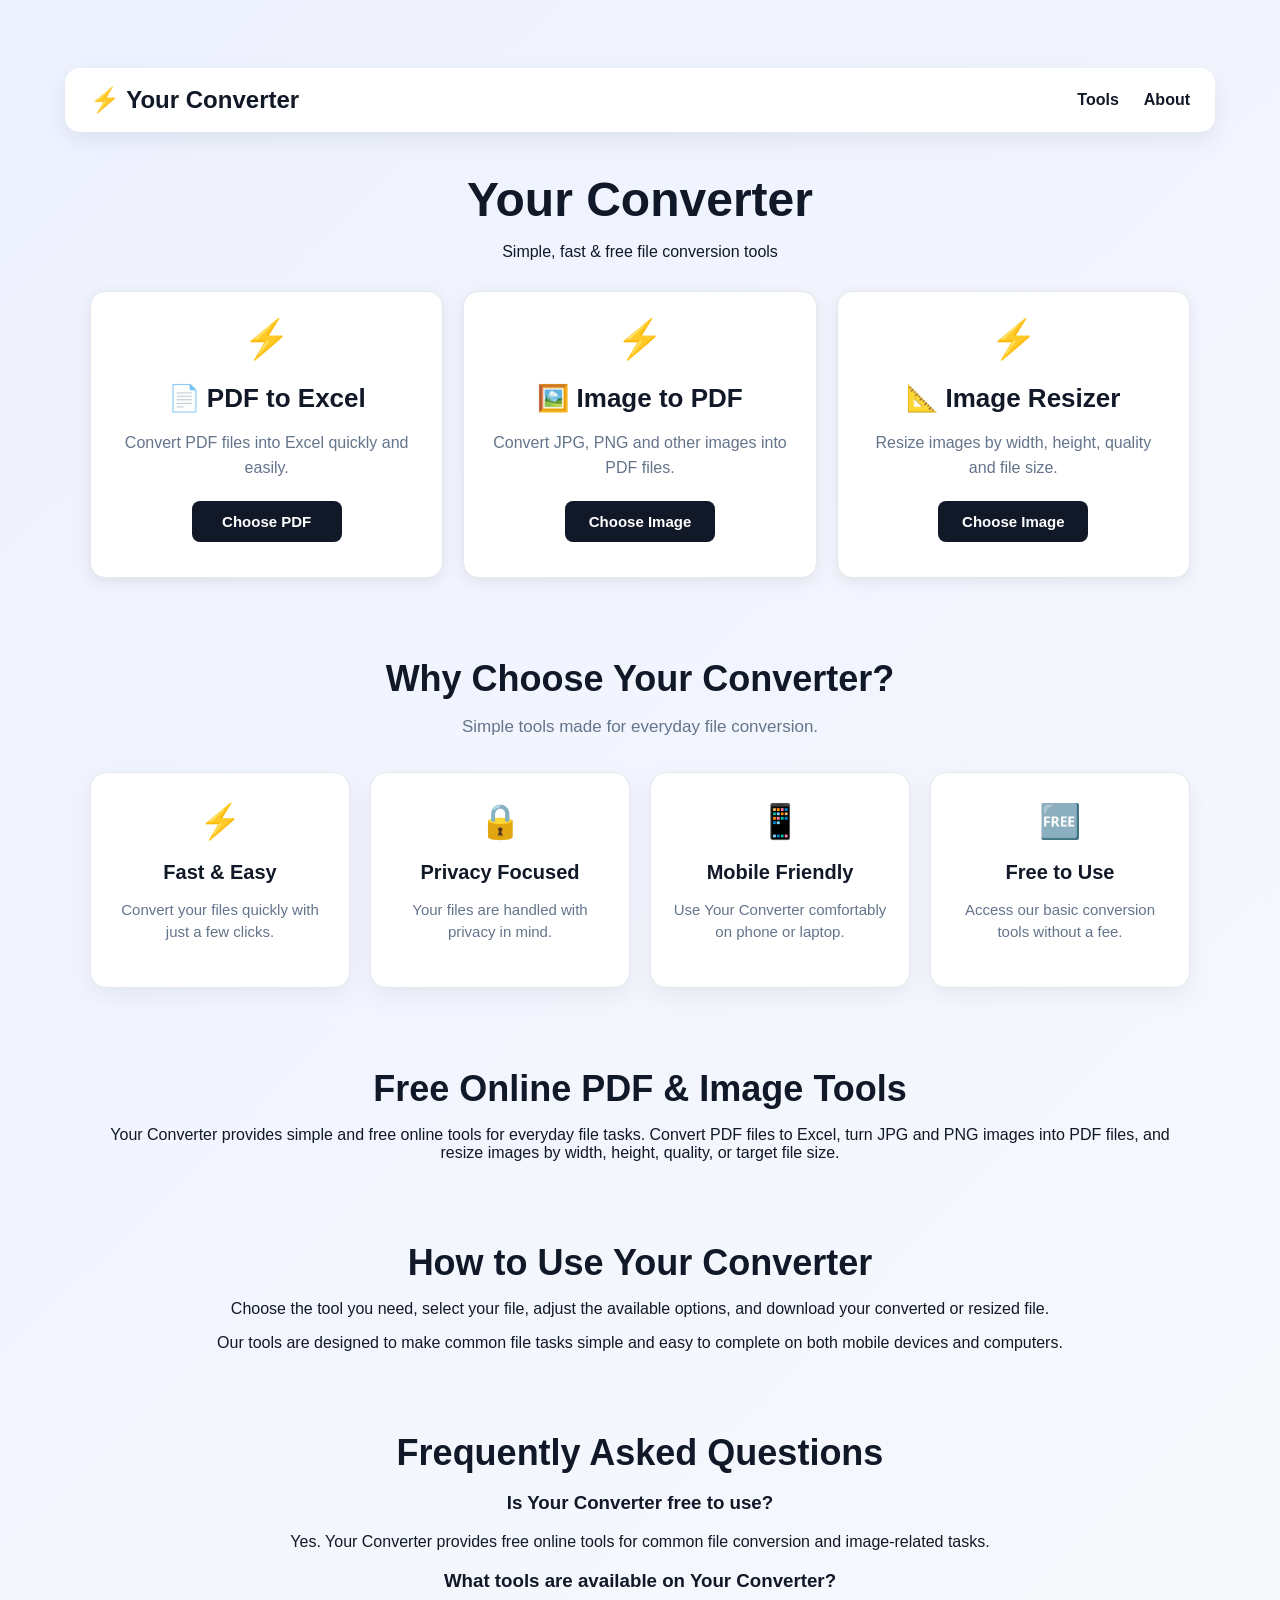
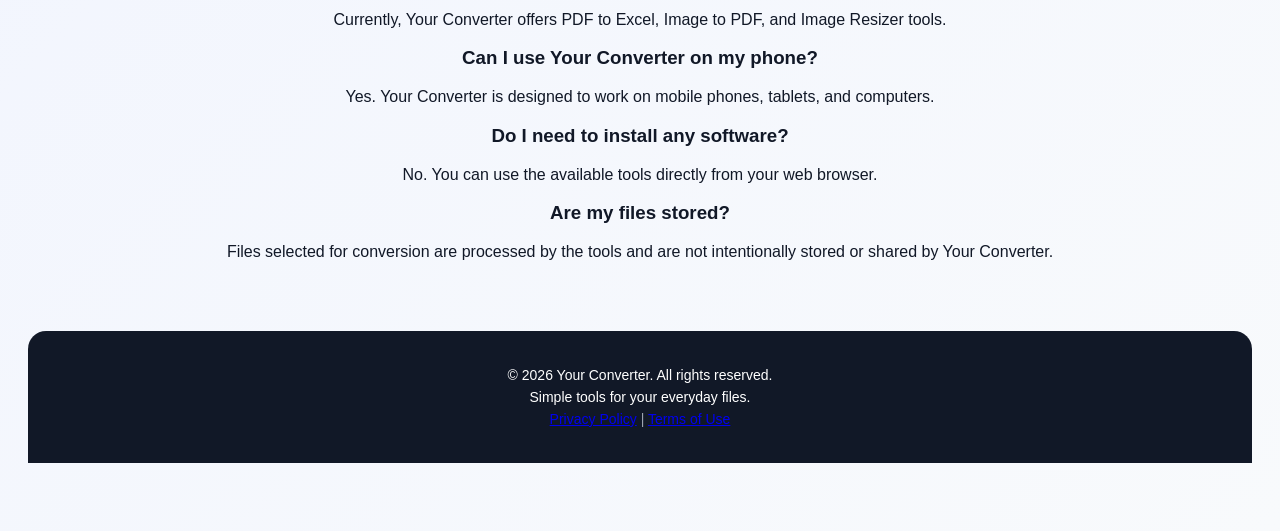
==== commit 350ed759: "Update index.html" ====
--- a/index.html
+++ b/index.html
@@ -293,7 +293,6 @@
 
 </section>
 
-
 <!-- FOOTER -->
 <footer class="footer">
 
@@ -301,11 +300,14 @@
 
     <p>Simple tools for your everyday files.</p>
 
-   <a href="#privacy">Privacy Policy</a>
-|
-<a href="#terms">Terms of Use</a>
+    <p>
+        <a href="privacy.html">Privacy Policy</a>
+        |
+        <a href="terms.html">Terms of Use</a>
+    </p>
 
 </footer>
+
 
 </body>
 </html>
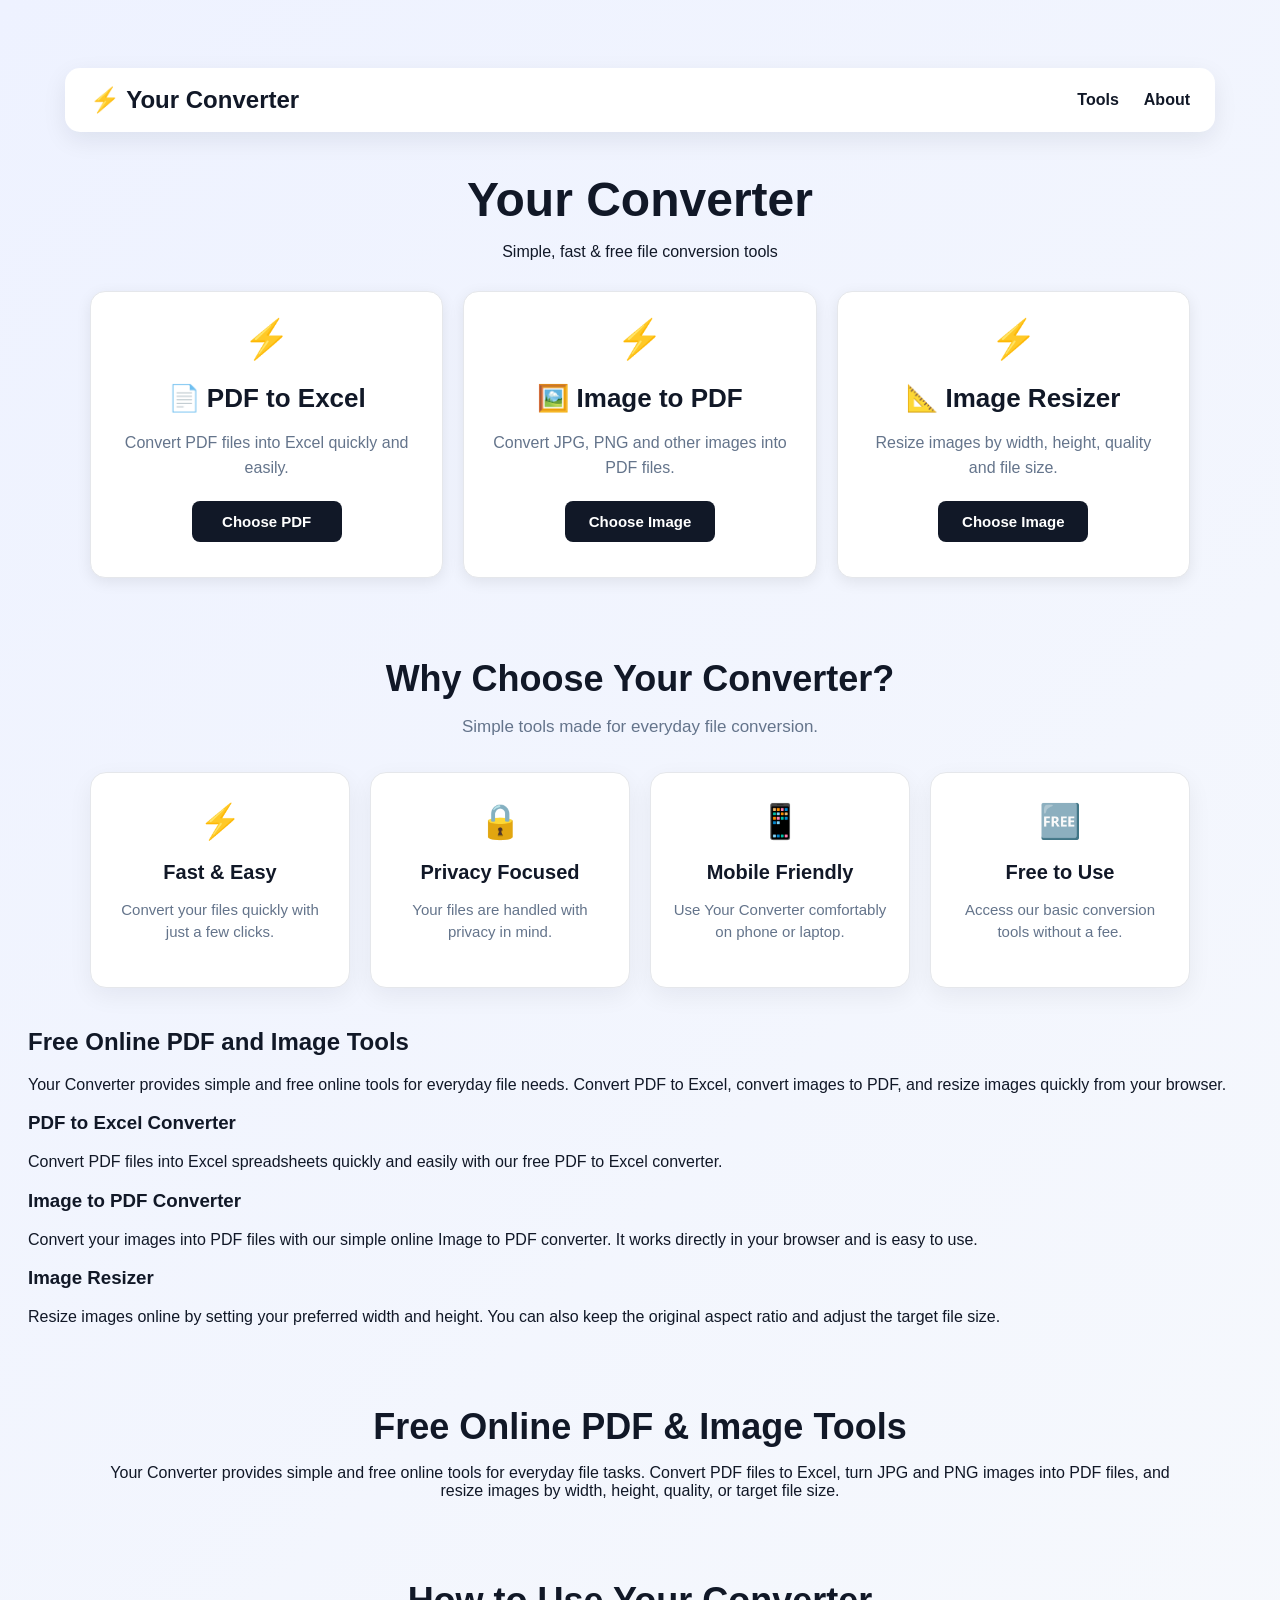
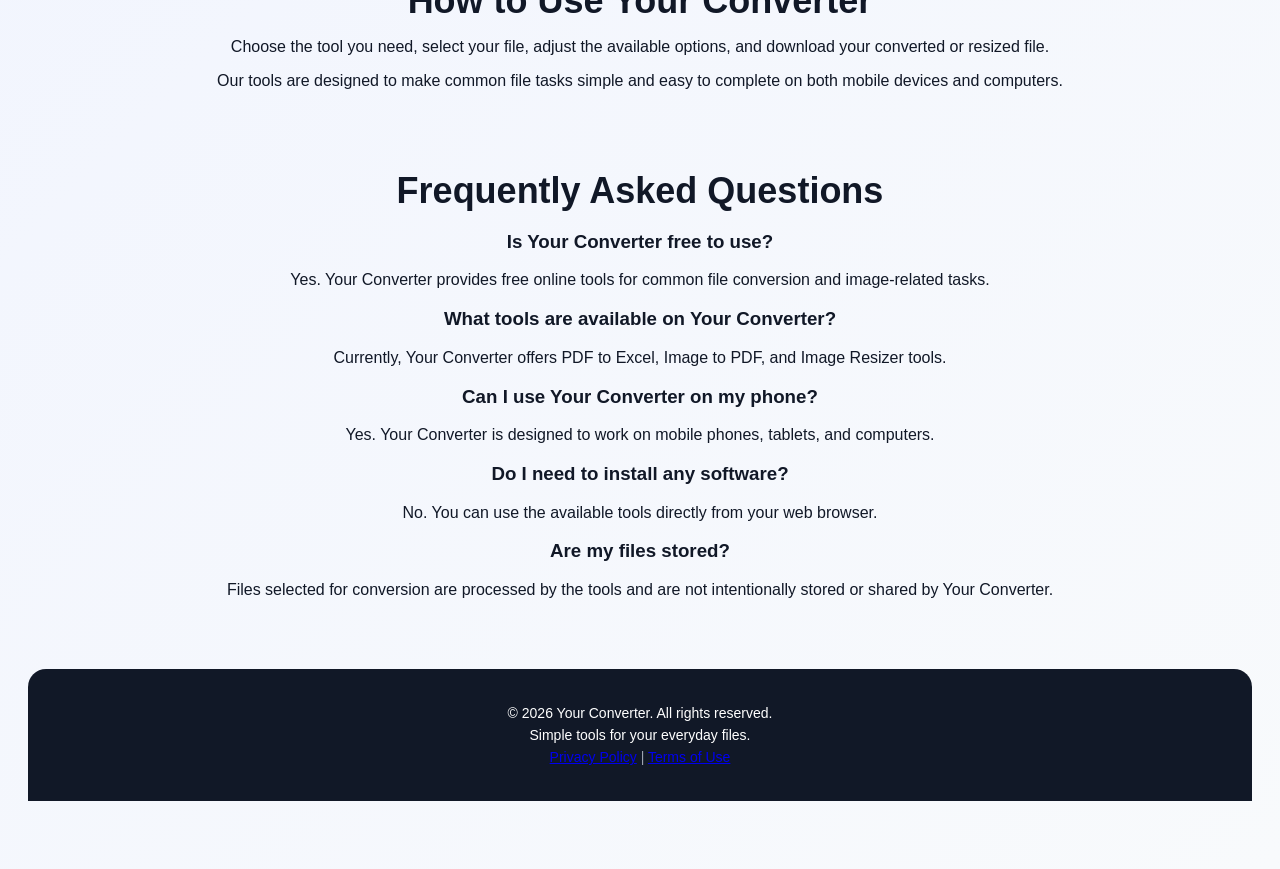
==== commit 1b50f783: "Update index.html" ====
--- a/index.html
+++ b/index.html
@@ -4,11 +4,10 @@
     <meta charset="UTF-8">
     <meta name="viewport" content="width=device-width, initial-scale=1.0">
 
-    <title>Your Converter - Free PDF, Image & File Tools</title>
-
-    <meta name="description" content="Your Converter offers free online tools to convert PDF to Excel, images to PDF, and resize images. Fast, simple, and mobile-friendly file tools.">
-
-    <meta property="og:title" content="Your Converter - Free PDF, Image & File Tools">
+<title>Your Converter - PDF to Excel, Image to PDF & Image Resizer</title>
+
+<meta name="description" content="Your Converter offers free online PDF to Excel, Image to PDF, and Image Resizer tools. Fast, simple, free, and mobile-friendly online file tools.">
+   <meta property="og:title" content="Your Converter - PDF to Excel, Image to PDF & Image Resizer">
     <meta property="og:description" content="Free online tools to convert PDF to Excel, images to PDF, and resize images.">
     <meta property="og:type" content="website">
     <meta property="og:url" content="https://mraj-pixel.github.io/my-pdf-tools/">
@@ -224,7 +223,34 @@
     </div>
 
 </section>
-
+<section class="seo-content">
+
+    <h2>Free Online PDF and Image Tools</h2>
+
+    <p>
+        Your Converter provides simple and free online tools for everyday file needs.
+        Convert PDF to Excel, convert images to PDF, and resize images quickly from your browser.
+    </p>
+
+    <h3>PDF to Excel Converter</h3>
+    <p>
+        Convert PDF files into Excel spreadsheets quickly and easily with our free
+        PDF to Excel converter.
+    </p>
+
+    <h3>Image to PDF Converter</h3>
+    <p>
+        Convert your images into PDF files with our simple online Image to PDF converter.
+        It works directly in your browser and is easy to use.
+    </p>
+
+    <h3>Image Resizer</h3>
+    <p>
+        Resize images online by setting your preferred width and height.
+        You can also keep the original aspect ratio and adjust the target file size.
+    </p>
+
+</section>
 
 <!-- ABOUT / CONTENT -->
 <section class="why-us">
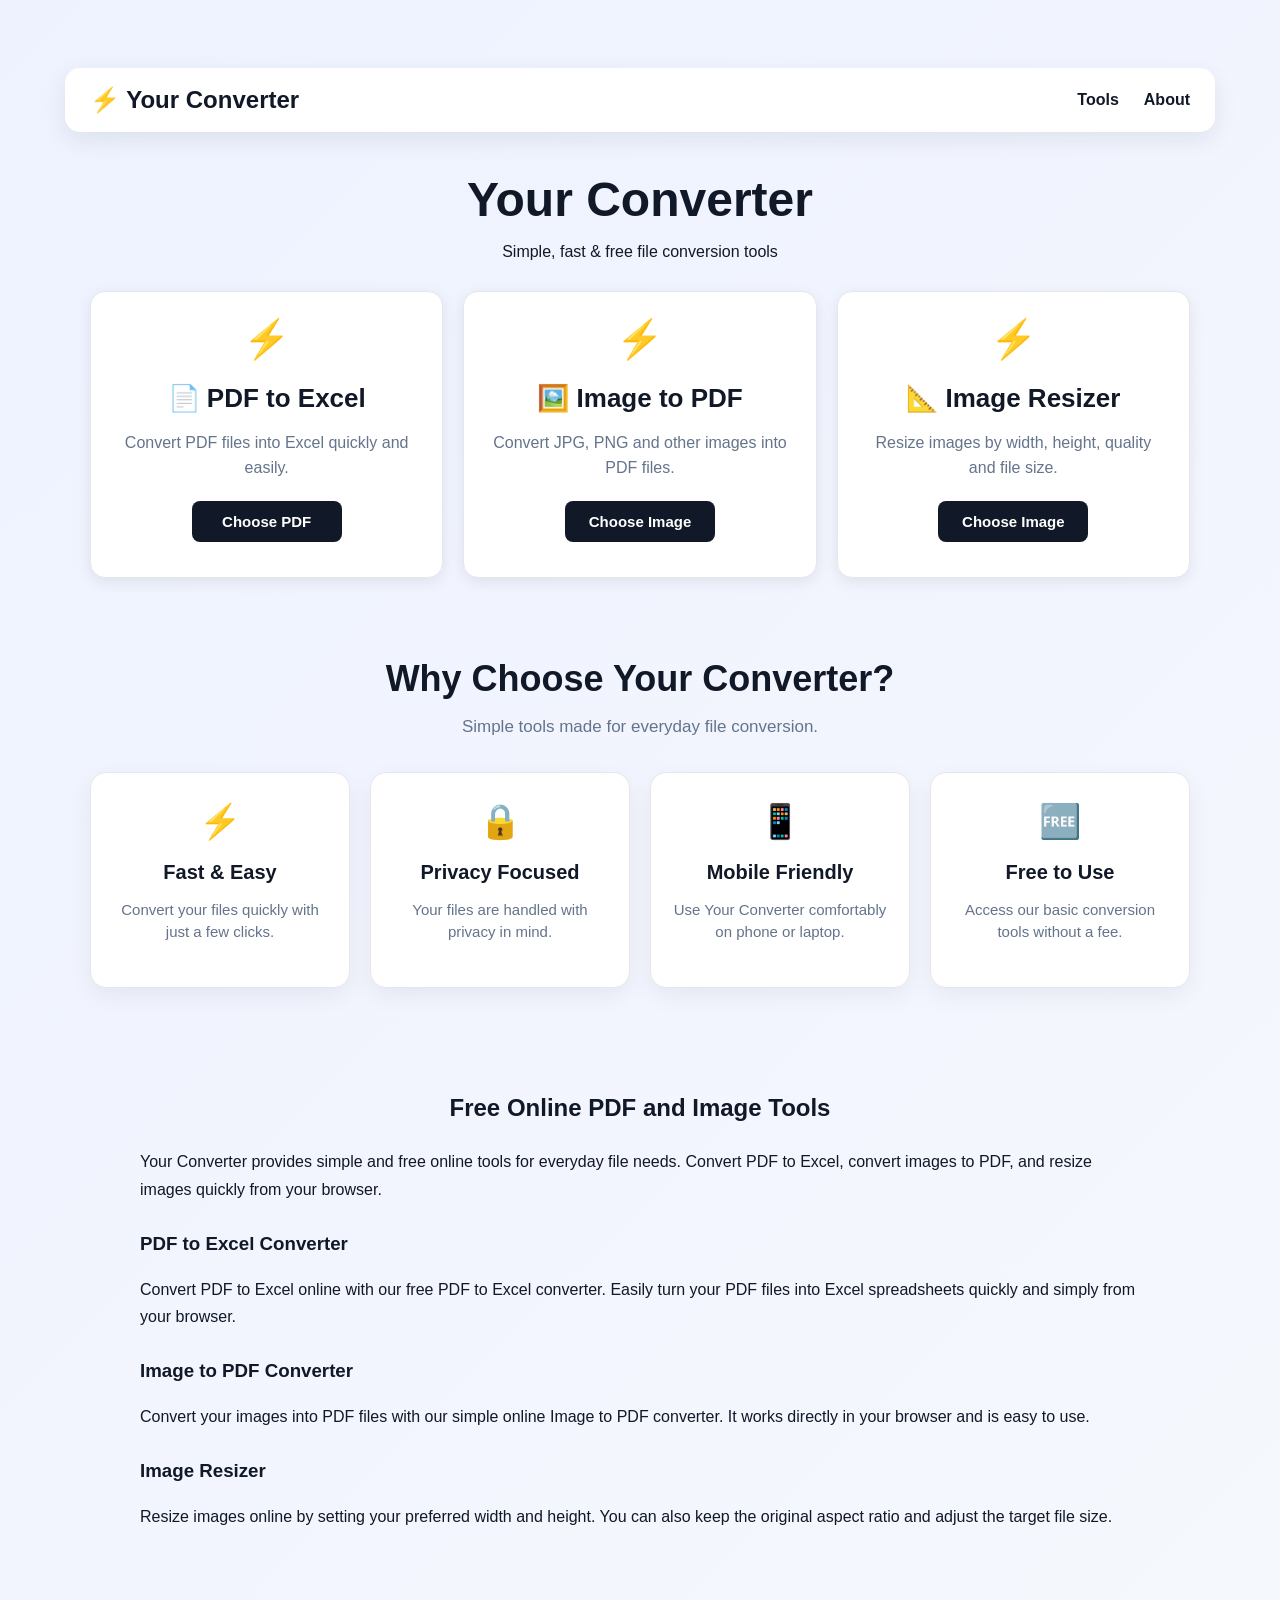
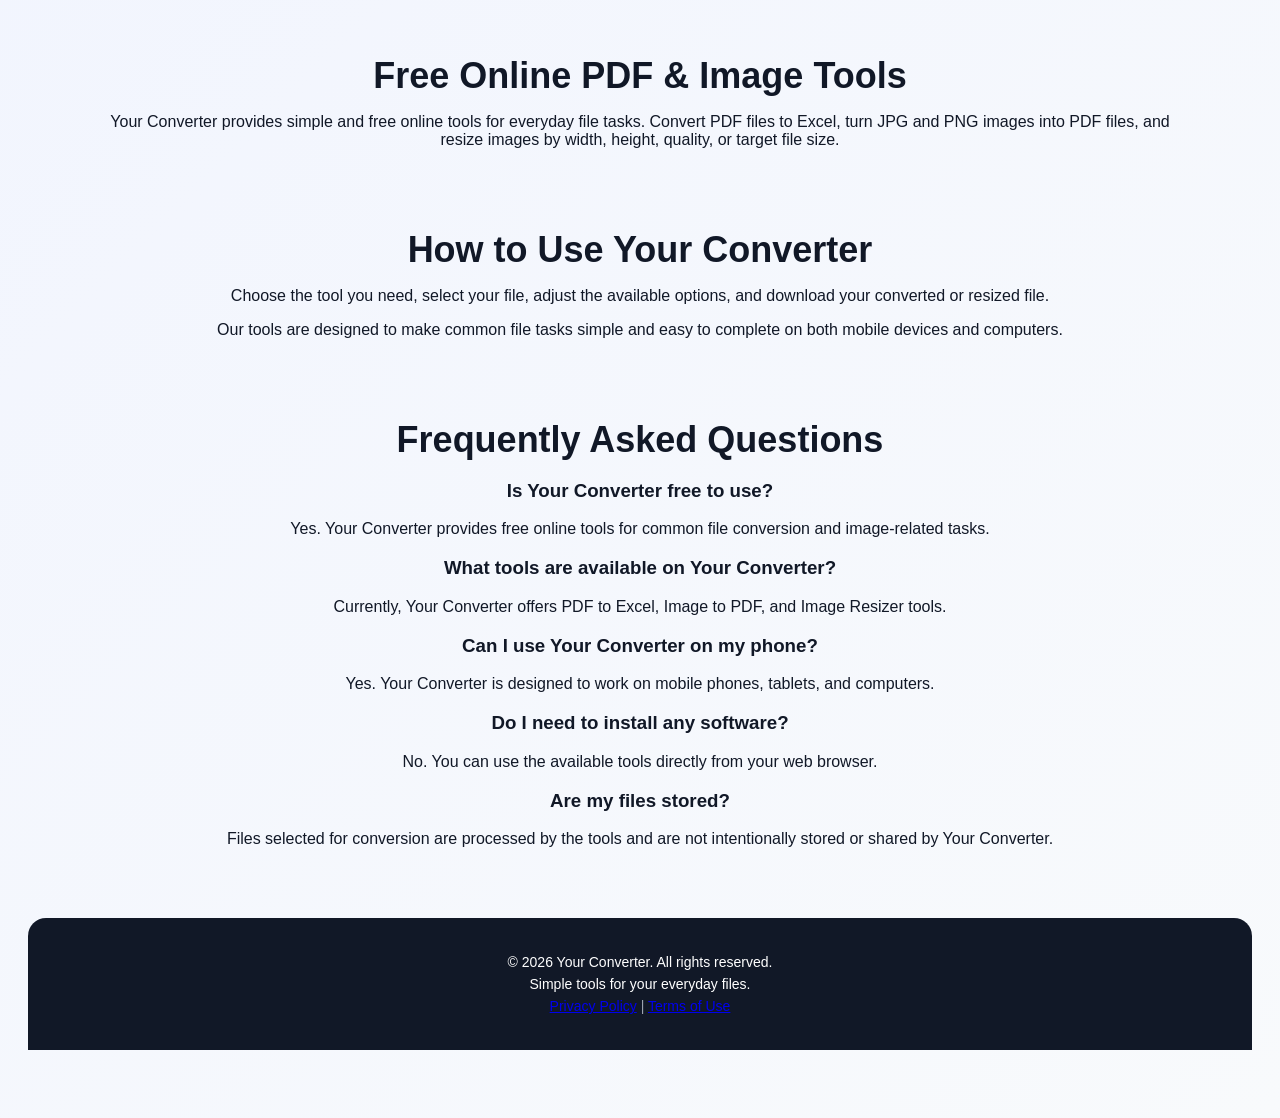
==== commit 85605f69: "Update index.html" ====
--- a/index.html
+++ b/index.html
@@ -233,10 +233,11 @@
     </p>
 
     <h3>PDF to Excel Converter</h3>
-    <p>
-        Convert PDF files into Excel spreadsheets quickly and easily with our free
-        PDF to Excel converter.
-    </p>
+   <p>
+    Convert PDF to Excel online with our free PDF to Excel converter.
+    Easily turn your PDF files into Excel spreadsheets quickly and simply
+    from your browser.
+</p>
 
     <h3>Image to PDF Converter</h3>
     <p>
--- a/style.css
+++ b/style.css
@@ -1752,3 +1752,23 @@
         width: 75px;
     }
 }
+.seo-content {
+    max-width: 1000px;
+    margin: 50px auto;
+    padding: 30px 20px;
+    line-height: 1.7;
+}
+
+.seo-content h2 {
+    text-align: center;
+    margin-bottom: 20px;
+}
+
+.seo-content h3 {
+    margin-top: 25px;
+    margin-bottom: 8px;
+}
+
+.seo-content p {
+    margin-bottom: 15px;
+}
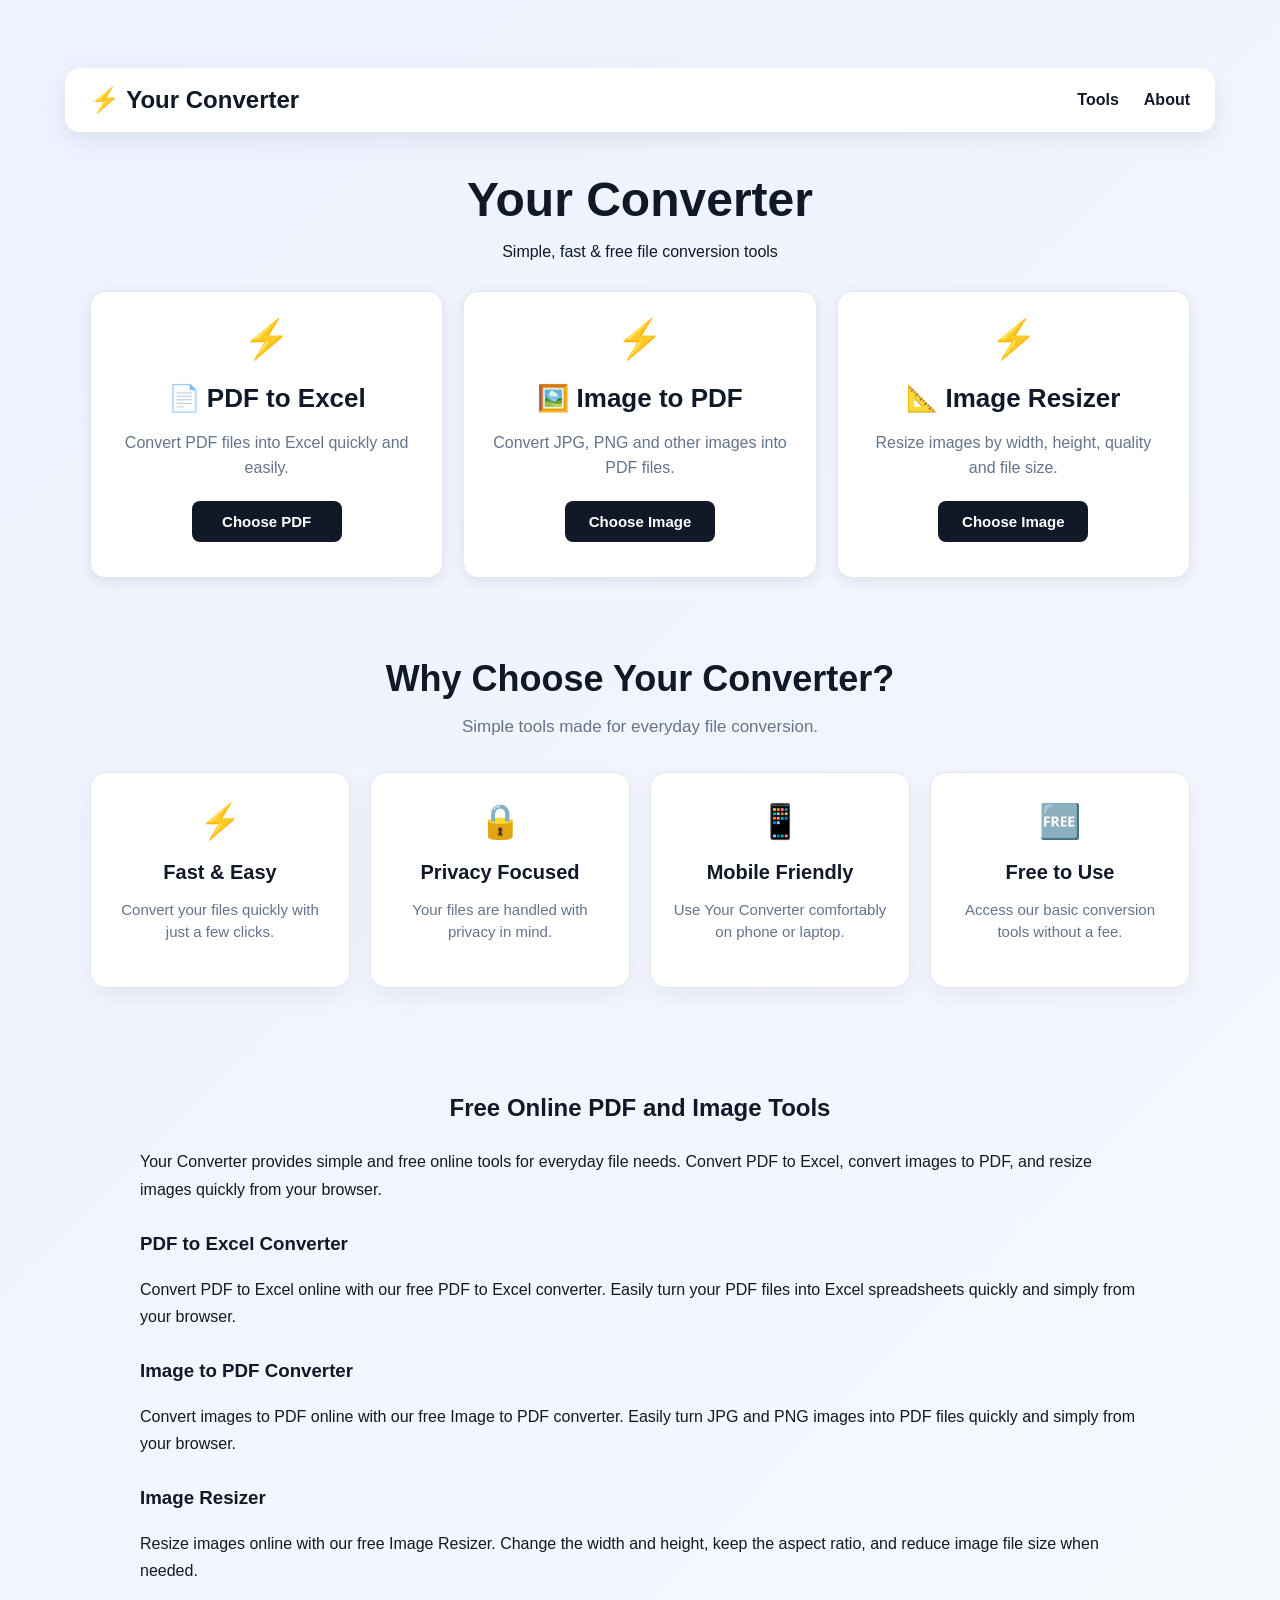
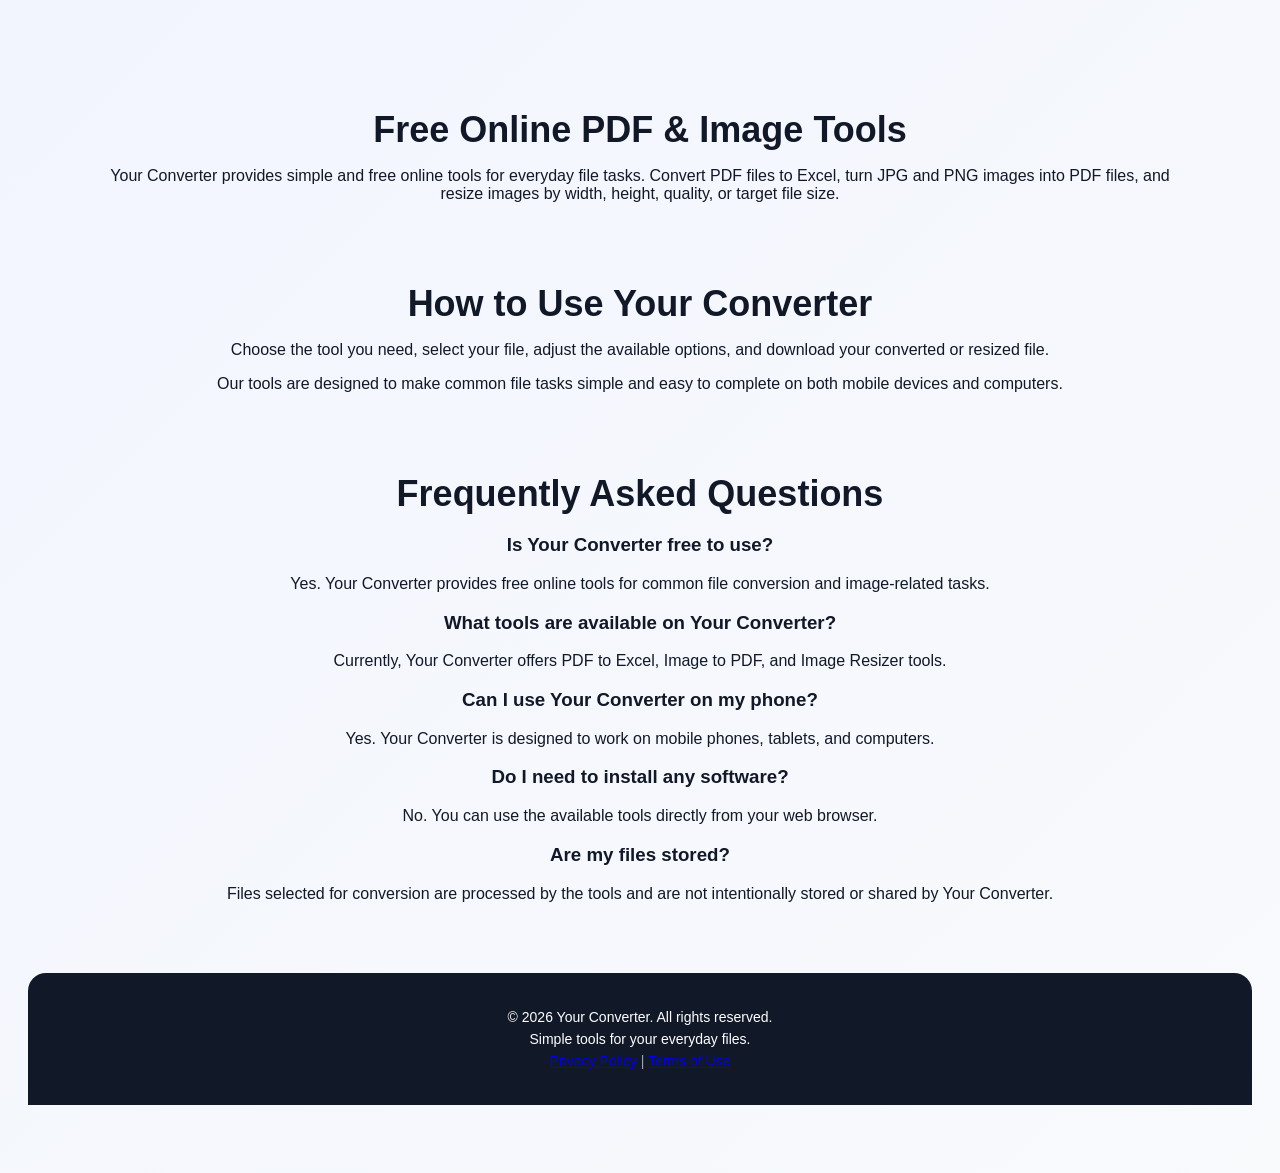
==== commit ab4be24f: "Update index.html" ====
--- a/index.html
+++ b/index.html
@@ -240,16 +240,16 @@
 </p>
 
     <h3>Image to PDF Converter</h3>
-    <p>
-        Convert your images into PDF files with our simple online Image to PDF converter.
-        It works directly in your browser and is easy to use.
-    </p>
+   <p>
+    Convert images to PDF online with our free Image to PDF converter.
+    Easily turn JPG and PNG images into PDF files quickly and simply from your browser.
+</p>
 
     <h3>Image Resizer</h3>
-    <p>
-        Resize images online by setting your preferred width and height.
-        You can also keep the original aspect ratio and adjust the target file size.
-    </p>
+   <p>
+    Resize images online with our free Image Resizer.
+    Change the width and height, keep the aspect ratio, and reduce image file size when needed.
+</p>
 
 </section>
 
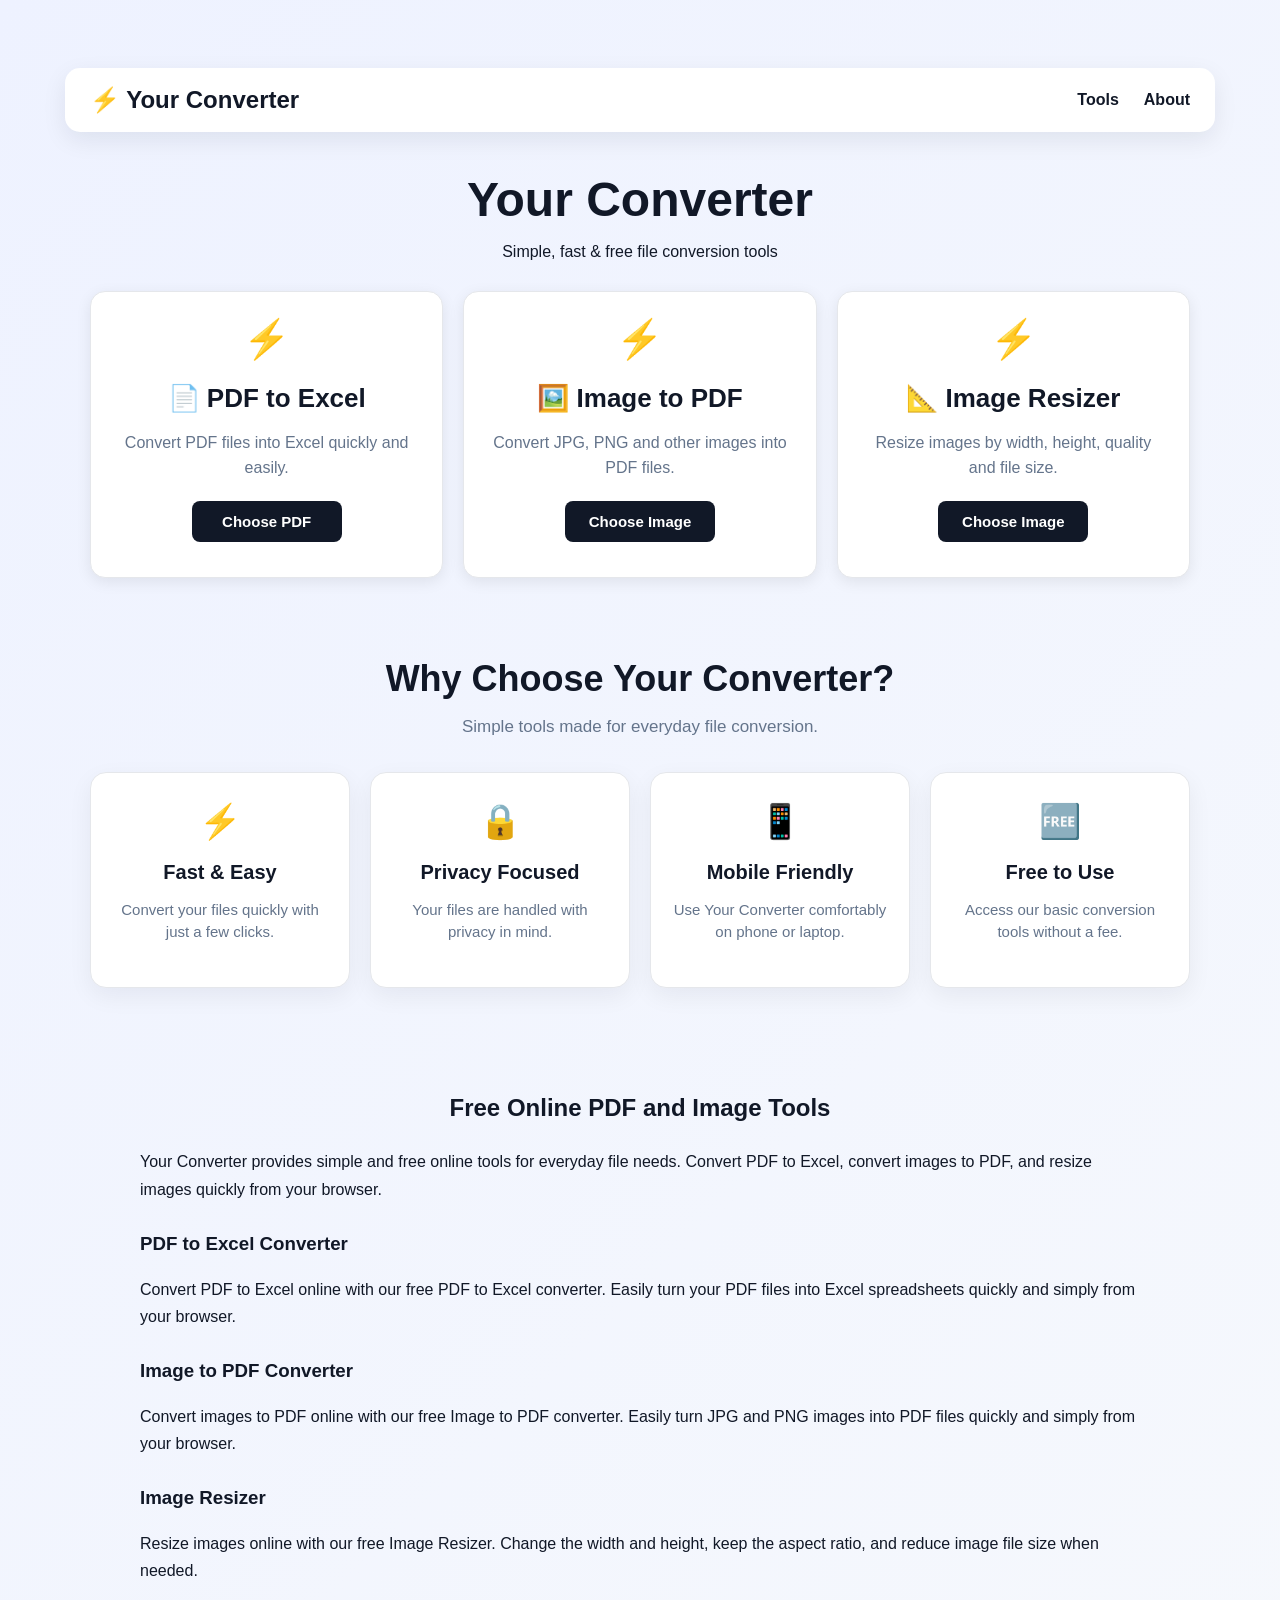
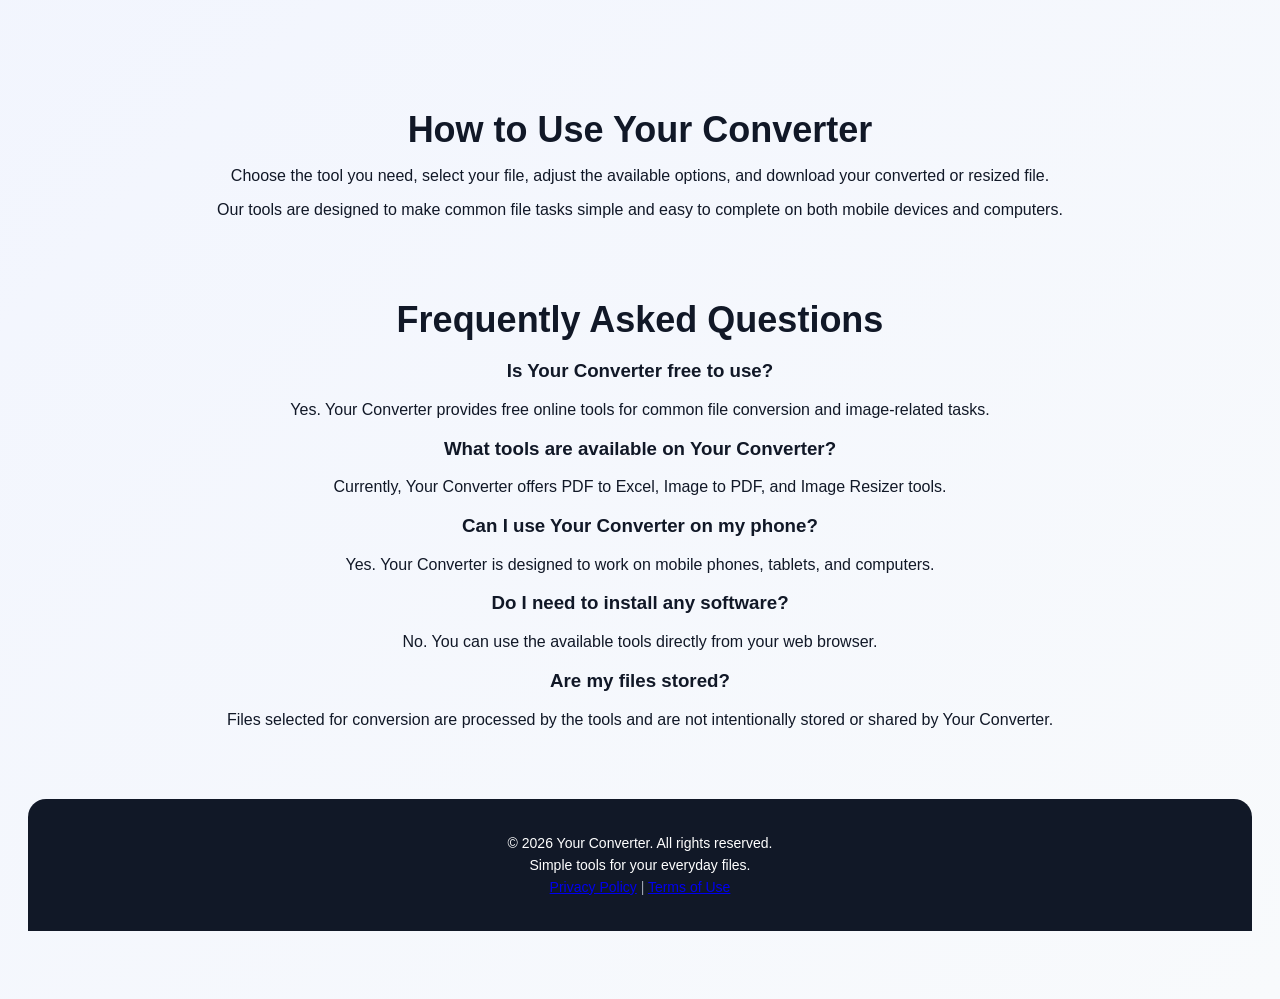
==== commit 56c1dbfe: "Update index.html" ====
--- a/index.html
+++ b/index.html
@@ -253,18 +253,6 @@
 
 </section>
 
-<!-- ABOUT / CONTENT -->
-<section class="why-us">
-
-    <h2>Free Online PDF & Image Tools</h2>
-
-    <p>
-        Your Converter provides simple and free online tools for everyday file tasks.
-        Convert PDF files to Excel, turn JPG and PNG images into PDF files, and resize
-        images by width, height, quality, or target file size.
-    </p>
-
-</section>
 
 
 <!-- HOW TO USE -->
